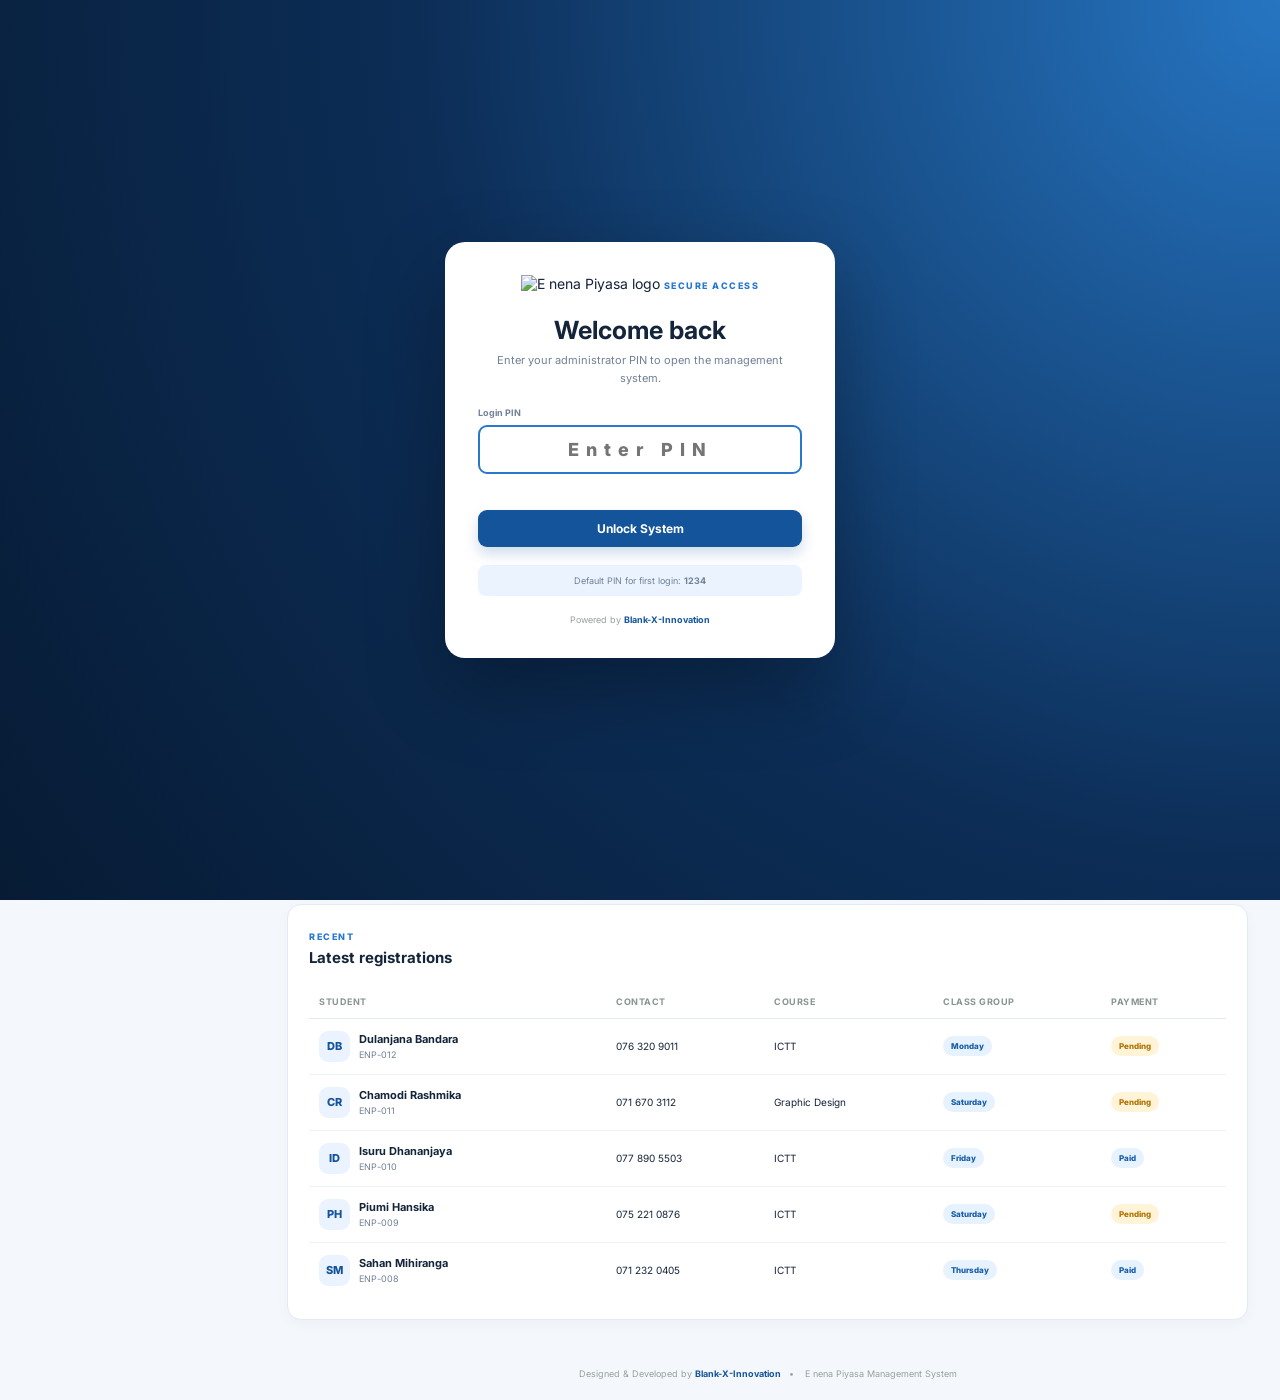
==== index.html @ cb722972 "Add files via upload" ====
<!DOCTYPE html>
<html lang="en">
<head>
  <meta charset="UTF-8">
  <meta name="viewport" content="width=device-width, initial-scale=1.0">
  <meta name="theme-color" content="#124e96">
  <title>E nena Piyasa | Student Management</title>
  <link rel="preconnect" href="https://fonts.googleapis.com">
  <link rel="preconnect" href="https://fonts.gstatic.com" crossorigin>
  <link href="https://fonts.googleapis.com/css2?family=Inter:wght@400;500;600;700;800&family=Noto+Sans+Sinhala:wght@400;600;700&display=swap" rel="stylesheet">
  <link rel="stylesheet" href="styles.css">
</head>
<body>
  <div class="app-shell">
    <aside class="sidebar" id="sidebar">
      <div class="brand">
        <img src="assets/enp-logo.jpg" alt="E nena Piyasa logo">
        <div><strong>E nena Piyasa</strong><span>Computer Technology Center</span></div>
      </div>
      <nav class="nav-list">
        <button class="nav-item active" data-view="dashboard"><span>▦</span> Dashboard</button>
        <button class="nav-item" data-view="students"><span>♙</span> Students</button>
        <button class="nav-item" data-view="attendance"><span>✓</span> Day Register</button>
        <button class="nav-item" data-view="kidAttendance"><span>★</span> Kid Register</button>
        <button class="nav-item" data-view="history"><span>◷</span> Register History</button>
        <button class="nav-item" data-view="payments"><span>₨</span> Payments</button>
        <button class="nav-item" data-view="receiptLookup"><span>▤</span> Receipt Lookup</button>
        <div class="course-nav">
          <span class="course-nav-title">COURSES</span>
          <button class="course-nav-item" data-course-nav="ICTT"><span class="course-dot blue-dot"></span><strong>ICTT</strong><small data-course-count="ICTT">0</small></button>
          <button class="course-nav-item" data-course-nav="Graphic Design"><span class="course-dot purple-dot"></span><strong>Graphic Design</strong><small data-course-count="Graphic Design">0</small></button>
          <button class="course-nav-item" data-course-nav="School ICT Book Grade 6-11"><span class="course-dot gold-dot"></span><strong>School ICT Book</strong><small data-course-count="School ICT Book Grade 6-11">0</small></button>
          <button class="course-nav-item" data-course-nav="Kid Course"><span class="course-dot cyan-dot"></span><strong>Kid Course</strong><small data-course-count="Kid Course">0</small></button>
        </div>
      </nav>
      <div class="sidebar-note">
        <span class="live-dot"></span>
        <div><strong>System ready</strong><small>Data auto-saved locally</small></div>
      </div>
    </aside>

    <main class="main">
      <header class="topbar">
        <button class="icon-button menu-button" id="menuButton" aria-label="Open menu">☰</button>
        <div>
          <p class="eyebrow">MANAGEMENT SYSTEM</p>
          <h1 id="pageTitle">Dashboard</h1>
        </div>
        <div class="topbar-actions">
          <div class="today-pill"><span>●</span><div><small>Today</small><strong id="todayLabel"></strong></div></div>
          <button class="theme-toggle" id="themeToggle" aria-label="Switch to dark mode" title="Switch to dark mode"><span id="themeIcon">☾</span></button>
          <button class="button primary" id="quickAdd">+ Add Student</button>
          <div class="profile-wrap">
            <button class="profile-button" id="profileButton" aria-label="Open profile menu"><span id="profileInitials">AD</span></button>
            <div class="profile-menu" id="profileMenu">
              <div class="profile-menu-head"><span class="profile-avatar" id="menuProfileInitials">AD</span><div><strong id="menuProfileName">Administrator</strong><small id="menuProfileRole">Center Admin</small></div></div>
              <button id="openProfile">Profile Settings</button>
              <button id="lockSystem">Lock System</button>
              <button class="danger-link" id="logoutSystem">Logout</button>
            </div>
          </div>
        </div>
      </header>

      <section class="content view active" id="dashboardView">
        <div class="welcome-banner">
          <div>
            <span class="banner-tag">E nena Piyasa</span>
            <h2>Student operations,<br><em>all in one place.</em></h2>
            <p>Manage registrations, payments and daily attendance with a clear view of every class group.</p>
            <button class="button light" data-go="attendance">Mark today's register →</button>
          </div>
          <div class="banner-art" aria-hidden="true">
            <div class="orbit orbit-one"></div><div class="orbit orbit-two"></div>
            <div class="laptop">ENP<span>Technology Center</span></div>
          </div>
        </div>

        <div class="stat-grid">
          <article class="stat-card green"><div class="stat-icon">♙</div><div><span>Total Students</span><strong id="statStudents">0</strong><small id="statActive">0 active registrations</small></div></article>
          <article class="stat-card blue"><div class="stat-icon">✓</div><div><span>Present Today</span><strong id="statPresent">0</strong><small id="statAttendanceRate">0% attendance rate</small></div></article>
          <article class="stat-card gold"><div class="stat-icon">₨</div><div><span>Collected Fees</span><strong id="statCollected">Rs. 0</strong><small id="statOutstanding">Rs. 0 outstanding</small></div></article>
          <article class="stat-card purple"><div class="stat-icon">◫</div><div><span>Class Days</span><strong id="statGroups">0</strong><small>Monday to Saturday batches</small></div></article>
        </div>

        <div class="dashboard-grid">
          <article class="panel">
            <div class="panel-head"><div><span class="section-kicker">OVERVIEW</span><h3>Student distribution</h3></div><button class="text-button" data-go="students">View students →</button></div>
            <div class="distribution" id="distribution"></div>
          </article>
          <article class="panel">
            <div class="panel-head"><div><span class="section-kicker">ATTENTION</span><h3>Payment follow-up</h3></div><button class="text-button" data-go="payments">View all →</button></div>
            <div id="paymentFollowup" class="followup-list"></div>
          </article>
        </div>
        <article class="panel">
          <div class="panel-head"><div><span class="section-kicker">RECENT</span><h3>Latest registrations</h3></div></div>
          <div class="table-wrap"><table><thead><tr><th>Student</th><th>Contact</th><th>Course</th><th>Class Group</th><th>Payment</th></tr></thead><tbody id="recentStudents"></tbody></table></div>
        </article>
      </section>

      <section class="content view" id="studentsView">
        <div class="section-toolbar">
          <div><p class="muted">Manage all registered students and their course details.</p></div>
          <button class="button primary" id="addStudent">+ Add New Student</button>
        </div>
        <div class="filter-bar">
          <label class="search-box"><span>⌕</span><input id="studentSearch" type="search" placeholder="Search name, ID, phone or course..."></label>
          <select id="courseFilter"><option value="all">All courses</option><option value="ICTT">ICTT</option><option value="Graphic Design">Graphic Design</option><option value="School ICT Book Grade 6-11">School ICT Book Grade 6-11</option><option value="Kid Course">Kid Course</option></select>
          <select id="groupFilter"><option value="all">All class days</option><option value="Monday">Monday</option><option value="Tuesday">Tuesday</option><option value="Wednesday">Wednesday</option><option value="Thursday">Thursday</option><option value="Friday">Friday</option><option value="Saturday">Saturday</option><option value="Flexible">Flexible / No Fixed Day</option></select>
          <select id="statusFilter"><option value="all">All payment status</option><option value="Paid">Paid</option><option value="Pending">Pending</option></select>
          <button class="button secondary" id="exportStudents">Export CSV</button>
        </div>
        <article class="panel table-panel">
          <div class="table-summary"><strong id="studentCountLabel">0 students</strong><span>Showing filtered registration records</span></div>
          <div class="table-wrap"><table><thead><tr><th>Student</th><th>Contact</th><th>Course</th><th>Class Group</th><th>Payment</th><th>Status</th><th></th></tr></thead><tbody id="studentsTable"></tbody></table></div>
        </article>
      </section>

      <section class="content view" id="attendanceView">
        <div class="section-toolbar">
          <div><p class="muted">Select a date and mark each student's daily attendance.</p></div>
          <div class="attendance-actions"><button class="button secondary" id="downloadAttendanceBackup">Download JSON Backup</button><label class="date-input">Register Date <input type="date" id="attendanceDate"></label><button class="button primary" id="saveAttendance">Save Register</button></div>
        </div>
        <div class="attendance-summary">
          <div><span>Expected</span><strong id="expectedCount">0</strong></div><div><span>Present</span><strong id="presentCount">0</strong></div><div><span>Absent</span><strong id="absentCount">0</strong></div><div><span>Attendance</span><strong id="attendancePercent">0%</strong></div>
        </div>
        <div class="filter-bar">
          <label class="search-box"><span>⌕</span><input id="attendanceSearch" type="search" placeholder="Search students..."></label>
          <div class="selected-day"><small>Selected class day</small><strong id="selectedClassDay">Monday</strong></div>
          <button class="button secondary" id="markAllPresent">Mark all present</button>
          <button class="button ghost" id="clearAttendance">Clear marks</button>
        </div>
        <article class="panel table-panel"><div class="table-wrap"><table><thead><tr><th>Student</th><th>Course</th><th>Class Group</th><th class="center">Present</th><th class="center">Absent</th></tr></thead><tbody id="attendanceTable"></tbody></table></div></article>
      </section>

      <section class="content view" id="kidAttendanceView">
        <div class="section-toolbar"><div><p class="muted">Select the Kid Course students attending on any chosen date.</p></div><div class="attendance-actions"><label class="date-input">Register Date <input type="date" id="kidAttendanceDate"></label><button class="button primary" id="saveKidAttendance">Save Kid Register</button></div></div>
        <div class="attendance-summary"><div><span>Selected</span><strong id="kidExpectedCount">0</strong></div><div><span>Present</span><strong id="kidPresentCount">0</strong></div><div><span>Absent</span><strong id="kidAbsentCount">0</strong></div><div><span>Attendance</span><strong id="kidAttendancePercent">0%</strong></div></div>
        <article class="panel kid-attendance-panel"><div><span class="section-kicker">FLEXIBLE ATTENDANCE</span><h3>Choose Kid Course Students</h3><p class="muted">Select only the kids included in this register.</p></div><div class="kid-selector" id="kidSelector"></div></article>
        <div class="filter-bar"><label class="search-box"><span>⌕</span><input id="kidAttendanceSearch" type="search" placeholder="Search Kid Course students..."></label><button class="button secondary" id="markAllKidsPresent">Mark selected present</button><button class="button ghost" id="clearKidAttendance">Clear marks</button></div>
        <article class="panel table-panel"><div class="table-wrap"><table><thead><tr><th>Student</th><th>Course</th><th>Class Group</th><th class="center">Present</th><th class="center">Absent</th></tr></thead><tbody id="kidAttendanceTable"></tbody></table></div></article>
      </section>

      <section class="content view" id="paymentsView">
        <div class="section-toolbar"><div><p class="muted">Track course fees and record student payments.</p></div><button class="button secondary" id="exportPayments">Export CSV</button></div>
        <div class="stat-grid compact">
          <article class="stat-card green"><div><span>Total Course Fees</span><strong id="totalFees">Rs. 0</strong></div></article>
          <article class="stat-card blue"><div><span>Total Collected</span><strong id="totalCollected">Rs. 0</strong></div></article>
          <article class="stat-card gold"><div><span>Total Outstanding</span><strong id="totalOutstanding">Rs. 0</strong></div></article>
        </div>
        <div class="filter-bar"><label class="search-box"><span>⌕</span><input id="paymentSearch" type="search" placeholder="Search student or course..."></label><select id="paymentFilter"><option value="all">All payment status</option><option value="Paid">Paid</option><option value="Pending">Pending</option></select></div>
        <article class="panel table-panel"><div class="table-wrap"><table><thead><tr><th>Student</th><th>Course</th><th>Total Fee</th><th>Paid</th><th>Outstanding</th><th>Progress</th><th></th></tr></thead><tbody id="paymentsTable"></tbody></table></div></article>
      </section>

      <section class="content view" id="historyView">
        <div class="section-toolbar"><div><p class="muted">Review every previously saved day register and reopen its complete report.</p></div><button class="button secondary" id="historyBackup">Download JSON Backup</button></div>
        <div class="history-overview"><article><span>Total Registers</span><strong id="historyTotal">0</strong></article><article><span>Total Present Marks</span><strong id="historyPresent">0</strong></article><article><span>Total Absent Marks</span><strong id="historyAbsent">0</strong></article></div>
        <div class="filter-bar"><label class="search-box"><span>⌕</span><input id="historySearch" type="search" placeholder="Search by date, day or course..."></label></div>
        <div class="history-grid" id="historyGrid"></div>
      </section>

      <section class="content view" id="receiptLookupView">
        <div class="section-toolbar"><div><p class="muted">Enter a receipt ID to verify and reopen a previously generated payment receipt.</p></div></div>
        <article class="panel receipt-lookup-box"><div><span class="section-kicker">RECEIPT VERIFICATION</span><h3>Find Payment Receipt</h3><p class="muted">Example: ENP-20260615-123456</p></div><form id="receiptLookupForm"><input id="receiptLookupInput" placeholder="Enter Receipt ID" required><button class="button primary" type="submit">Find Receipt</button></form><p class="lookup-message" id="receiptLookupMessage"></p></article>
        <div class="panel-head receipt-list-head"><div><span class="section-kicker">RECENT</span><h3>Generated Receipts</h3></div><strong id="receiptCount">0 receipts</strong></div>
        <div class="receipt-grid" id="receiptGrid"></div>
      </section>

      <footer>Designed & Developed by <strong>Blank-X-Innovation</strong><span>•</span> E nena Piyasa Management System</footer>
    </main>
  </div>

  <div class="modal-backdrop" id="studentModal">
    <div class="modal">
      <div class="modal-head"><div><span class="section-kicker">REGISTRATION</span><h3 id="modalTitle">Add New Student</h3></div><button class="close-button" data-close="studentModal">×</button></div>
      <form id="studentForm">
        <input type="hidden" id="studentId">
        <div class="form-grid">
          <label class="full">Student Full Name<input id="studentName" required placeholder="Enter full name"></label>
          <label>Phone Number<input id="studentPhone" required placeholder="07X XXX XXXX"></label>
          <label>Guardian Phone<input id="guardianPhone" placeholder="07X XXX XXXX"></label>
          <label class="full">Course Name<select id="studentCourse" required><option value="ICTT">ICTT</option><option value="Graphic Design">Graphic Design</option><option value="School ICT Book Grade 6-11">School ICT Book Grade 6-11</option><option value="Kid Course">Kid Course</option></select></label>
          <label>Class Day<select id="studentGroup" required><option value="Monday">Monday</option><option value="Tuesday">Tuesday</option><option value="Wednesday">Wednesday</option><option value="Thursday">Thursday</option><option value="Friday">Friday</option><option value="Saturday">Saturday</option><option value="Flexible">Flexible / No Fixed Day</option></select><small id="classDayHelp">Required for regular courses.</small></label>
          <label>Joined Date<input id="joinedDate" type="date" required></label>
          <label>Total Course Fee (Rs.)<input id="courseFee" type="number" min="0" step="100" required></label>
          <label>Amount Paid (Rs.)<input id="amountPaid" type="number" min="0" step="100" required></label>
        </div>
        <div class="modal-actions"><button type="button" class="button ghost" data-close="studentModal">Cancel</button><button type="submit" class="button primary">Save Student</button></div>
      </form>
    </div>
  </div>

  <div class="modal-backdrop" id="paymentModal">
    <div class="modal small">
      <div class="modal-head"><div><span class="section-kicker">PAYMENT</span><h3>Record Payment</h3></div><button class="close-button" data-close="paymentModal">×</button></div>
      <form id="paymentForm">
        <input type="hidden" id="paymentStudentId">
        <div class="payment-person" id="paymentPerson"></div>
        <label>New Payment Amount (Rs.)<input id="newPayment" type="number" min="100" step="100" required></label>
        <div class="modal-actions"><button type="button" class="button ghost" data-close="paymentModal">Cancel</button><button type="submit" class="button primary">Add Payment</button></div>
      </form>
    </div>
  </div>

  <div class="modal-backdrop" id="receiptModal">
    <div class="modal receipt-modal">
      <div class="modal-head"><div><span class="section-kicker">PAYMENT CONFIRMATION</span><h3>Student Payment Receipt</h3></div><button class="close-button" data-close="receiptModal">×</button></div>
      <div class="receipt-paper" id="receiptPaper">
        <div class="receipt-brand"><img src="assets/enp-logo.jpg" alt="ENP logo"><div><h2>E nena Piyasa</h2><span>Computer Technology Center</span></div><strong>RECEIPT</strong></div>
        <div class="receipt-meta"><span>Receipt No.<strong id="receiptNumber"></strong></span><span>Date & Time<strong id="receiptDate"></strong></span></div>
        <div class="receipt-student"><span>Received From<strong id="receiptStudent"></strong></span><span>Student ID<strong id="receiptStudentId"></strong></span><span>Course<strong id="receiptCourse"></strong></span><span>WhatsApp Number<strong id="receiptPhone"></strong></span></div>
        <div class="receipt-amount"><span>Payment Received</span><strong id="receiptPayment"></strong></div>
        <div class="receipt-totals"><span>Course Fee<strong id="receiptFee"></strong></span><span>Total Paid<strong id="receiptTotalPaid"></strong></span><span>Outstanding Balance<strong id="receiptBalance"></strong></span><span>Payment Status<strong id="receiptStatus"></strong></span></div>
        <div class="receipt-note">Thank you. This is a computer-generated payment receipt.</div>
      </div>
      <div class="modal-actions receipt-actions"><button class="button ghost" data-close="receiptModal">Close</button><button class="button secondary" id="printReceipt">Download PDF</button><button class="button whatsapp-button" id="whatsappReceipt">Share PDF Receipt</button></div>
    </div>
  </div>

  <div class="modal-backdrop" id="profileModal">
    <div class="modal">
      <div class="modal-head"><div><span class="section-kicker">ACCOUNT</span><h3>Profile Settings</h3></div><button class="close-button" data-close="profileModal">×</button></div>
      <div class="profile-hero"><span class="profile-avatar large" id="profileModalInitials">AD</span><div><strong id="profileHeroName">Administrator</strong><small>System administrator account</small></div></div>
      <form id="profileForm">
        <div class="form-grid">
          <label>Administrator Name<input id="profileName" required></label>
          <label>Role / Position<input id="profileRole" required></label>
          <label>Email Address<input id="profileEmail" type="email" placeholder="admin@example.com"></label>
          <label>Phone Number<input id="profilePhone" placeholder="07X XXX XXXX"></label>
        </div>
        <div class="modal-actions"><button type="button" class="button ghost" data-close="profileModal">Cancel</button><button type="submit" class="button primary">Save Profile</button></div>
      </form>
      <div class="settings-divider"></div>
      <form id="pinForm">
        <div class="modal-head compact-head"><div><span class="section-kicker">SECURITY</span><h3>Change Login PIN</h3></div></div>
        <div class="form-grid">
          <label class="full">Current PIN<input id="currentPin" type="password" inputmode="numeric" minlength="4" maxlength="8" required></label>
          <label>New PIN<input id="newPin" type="password" inputmode="numeric" minlength="4" maxlength="8" required></label>
          <label>Confirm New PIN<input id="confirmPin" type="password" inputmode="numeric" minlength="4" maxlength="8" required></label>
        </div>
        <div class="modal-actions"><button type="submit" class="button primary">Update PIN</button></div>
      </form>
    </div>
  </div>

  <div class="modal-backdrop" id="attendanceResultModal">
    <div class="modal result-modal">
      <div class="modal-head"><div><span class="section-kicker">FINAL RESULT</span><h3>Daily Attendance Report</h3></div><button class="close-button" data-close="attendanceResultModal">×</button></div>
      <div class="result-heading"><div><span id="resultDay">Monday Register</span><strong id="resultDate"></strong></div><button class="button secondary" id="exportAttendance">Export CSV</button></div>
      <div class="attendance-summary result-summary">
        <div><span>Expected</span><strong id="resultExpected">0</strong></div><div><span>Present</span><strong id="resultPresent">0</strong></div><div><span>Absent</span><strong id="resultAbsent">0</strong></div><div><span>Attendance</span><strong id="resultPercent">0%</strong></div>
      </div>
      <div class="result-columns">
        <section class="result-list present-list"><div class="result-list-head"><h3>Present Students</h3><span id="presentResultCount">0</span></div><div id="presentResultList"></div></section>
        <section class="result-list absent-list"><div class="result-list-head"><h3>Absent Students</h3><span id="absentResultCount">0</span></div><div id="absentResultList"></div></section>
      </div>
      <div class="modal-actions"><button class="button primary" data-close="attendanceResultModal">Done</button></div>
    </div>
  </div>

  <div class="login-screen" id="loginScreen">
    <div class="login-card">
      <img src="assets/enp-logo.jpg" alt="E nena Piyasa logo">
      <span class="section-kicker">SECURE ACCESS</span>
      <h2>Welcome back</h2>
      <p>Enter your administrator PIN to open the management system.</p>
      <form id="loginForm">
        <label>Login PIN<input id="loginPin" type="password" inputmode="numeric" minlength="4" maxlength="8" placeholder="Enter PIN" autocomplete="current-password" required></label>
        <small id="loginError"></small>
        <button type="submit" class="button primary">Unlock System</button>
      </form>
      <div class="login-hint" id="loginHint">Default PIN for first login: <strong>1234</strong></div>
      <footer>Powered by <strong>Blank-X-Innovation</strong></footer>
    </div>
  </div>

  <div class="toast" id="toast"></div>
  <script src="app.js"></script>
</body>
</html>
---- styles.css ----
:root{--green:#0d6046;--green-2:#168764;--mint:#eaf8f2;--ink:#16231f;--muted:#728079;--line:#e5ece8;--bg:#f5f8f6;--white:#fff;--gold:#e9a921;--blue:#2d78c8;--red:#d94c4c;--purple:#7659b8;--shadow:0 12px 32px rgba(30,67,53,.08)}
*{box-sizing:border-box}body{margin:0;background:var(--bg);color:var(--ink);font-family:Inter,"Noto Sans Sinhala",sans-serif;font-size:14px}.app-shell{display:flex;min-height:100vh}.sidebar{position:fixed;inset:0 auto 0 0;width:255px;padding:26px 18px;background:#073c2e;color:#fff;z-index:20;display:flex;flex-direction:column}.brand{display:flex;align-items:center;gap:11px;padding:0 5px 27px;border-bottom:1px solid rgba(255,255,255,.12)}.brand img{width:47px;height:47px}.brand strong{font-size:15px;display:block}.brand span{display:block;font-size:9px;color:#a7c6b9;margin-top:4px;letter-spacing:.5px}.nav-list{display:grid;gap:7px;margin-top:28px}.nav-item{border:0;background:transparent;color:#b9d2c8;padding:13px 14px;border-radius:10px;text-align:left;font-weight:600;cursor:pointer;font-family:inherit}.nav-item span{display:inline-grid;width:23px;font-size:17px}.nav-item:hover,.nav-item.active{color:#fff;background:rgba(255,255,255,.12)}.nav-item.active{box-shadow:inset 3px 0 #53d7a8}.sidebar-note{margin-top:auto;border-radius:12px;background:rgba(255,255,255,.08);padding:13px;display:flex;gap:10px;align-items:center}.sidebar-note strong,.sidebar-note small{display:block}.sidebar-note small{font-size:10px;color:#9fbdb1;margin-top:3px}.live-dot{width:9px;height:9px;background:#53d7a8;border-radius:50%;box-shadow:0 0 0 5px rgba(83,215,168,.12)}.main{width:calc(100% - 255px);margin-left:255px;min-height:100vh;display:flex;flex-direction:column}.topbar{height:91px;padding:17px 32px;background:#fff;border-bottom:1px solid var(--line);display:flex;align-items:center;justify-content:space-between;position:sticky;top:0;z-index:10}.topbar h1{font-size:24px;margin:3px 0 0}.eyebrow,.section-kicker{font-size:9px;letter-spacing:1.5px;font-weight:800;color:var(--green-2);margin:0}.topbar-actions{display:flex;align-items:center;gap:14px}.today-pill{display:flex;align-items:center;gap:8px;padding-right:15px;border-right:1px solid var(--line)}.today-pill span{color:#48b78e;font-size:9px}.today-pill small,.today-pill strong{display:block}.today-pill small{font-size:9px;color:var(--muted)}.today-pill strong{font-size:11px;margin-top:2px}.button{border:0;border-radius:9px;padding:11px 16px;font-family:inherit;font-weight:700;font-size:12px;cursor:pointer;transition:.2s}.button:hover{transform:translateY(-1px)}.button.primary{background:var(--green);color:#fff;box-shadow:0 7px 14px rgba(13,96,70,.18)}.button.secondary{background:#fff;border:1px solid var(--line);color:var(--ink)}.button.ghost{background:#f0f4f2;color:var(--muted)}.button.light{background:#fff;color:var(--green);margin-top:17px}.icon-button{border:0;background:transparent;font-size:22px}.menu-button{display:none}.content{display:none;padding:27px 32px;flex:1}.content.active{display:block}.welcome-banner{min-height:235px;background:linear-gradient(120deg,#07533c,#159066);color:#fff;border-radius:18px;display:flex;justify-content:space-between;overflow:hidden;padding:34px 40px;position:relative;box-shadow:var(--shadow)}.banner-tag{font-size:10px;text-transform:uppercase;letter-spacing:2px;font-weight:700;color:#a3ebcf}.welcome-banner h2{font-size:32px;line-height:1.15;margin:11px 0 10px}.welcome-banner h2 em{font-style:normal;color:#97e5c5}.welcome-banner p{font-size:12px;color:#c2e6d8;max-width:480px;line-height:1.6}.banner-art{width:35%;position:relative}.laptop{position:absolute;right:22px;top:55px;width:210px;height:116px;border:7px solid #d6f6e8;border-radius:10px;background:rgba(255,255,255,.13);display:flex;flex-direction:column;align-items:center;justify-content:center;font-size:31px;font-weight:800;letter-spacing:3px;transform:rotate(-4deg)}.laptop:after{content:"";position:absolute;left:-23px;right:-23px;bottom:-18px;height:9px;background:#d6f6e8;border-radius:0 0 12px 12px}.laptop span{font-size:7px;letter-spacing:1px;margin-top:4px}.orbit{position:absolute;border:1px solid rgba(255,255,255,.2);border-radius:50%}.orbit-one{width:270px;height:270px;top:-55px;right:-5px}.orbit-two{width:190px;height:190px;top:-16px;right:34px}.stat-grid{display:grid;grid-template-columns:repeat(4,1fr);gap:16px;margin:20px 0}.stat-card{background:#fff;border:1px solid var(--line);border-radius:14px;padding:19px;display:flex;gap:14px;align-items:center;box-shadow:0 5px 14px rgba(30,67,53,.03)}.stat-icon{width:43px;height:43px;border-radius:11px;display:grid;place-items:center;font-size:20px}.stat-card.green .stat-icon{background:#e5f7ef;color:var(--green)}.stat-card.blue .stat-icon{background:#e7f2fc;color:var(--blue)}.stat-card.gold .stat-icon{background:#fff5de;color:var(--gold)}.stat-card.purple .stat-icon{background:#f1edfa;color:var(--purple)}.stat-card span,.stat-card small{display:block;color:var(--muted);font-size:10px}.stat-card strong{display:block;font-size:21px;margin:5px 0 3px}.stat-card small{font-size:9px}.dashboard-grid{display:grid;grid-template-columns:1.25fr .75fr;gap:20px;margin-bottom:20px}.panel{background:#fff;border:1px solid var(--line);border-radius:14px;padding:21px;box-shadow:0 5px 14px rgba(30,67,53,.03)}.panel-head{display:flex;align-items:center;justify-content:space-between;margin-bottom:18px}.panel h3,.modal h3{margin:5px 0 0;font-size:15px}.text-button{border:0;background:none;color:var(--green-2);font-size:10px;font-weight:700;cursor:pointer}.distribution{display:grid;gap:14px}.dist-row{display:grid;grid-template-columns:110px 1fr 30px;gap:12px;align-items:center}.dist-row span,.dist-row strong{font-size:11px}.dist-row strong{text-align:right}.bar,.progress{height:7px;border-radius:9px;background:#eef2f0;overflow:hidden}.bar i,.progress i{height:100%;display:block;border-radius:9px;background:var(--green-2)}.dist-row:nth-child(2) i{background:var(--gold)}.followup-list{display:grid;gap:11px}.followup{display:flex;align-items:center;gap:10px;padding:9px;border-radius:10px;background:#f8faf9}.avatar{width:34px;height:34px;border-radius:9px;background:var(--mint);color:var(--green);display:grid;place-items:center;font-weight:800;font-size:11px;flex:none}.person{min-width:0;flex:1}.person strong,.person small{display:block;white-space:nowrap;overflow:hidden;text-overflow:ellipsis}.person strong{font-size:11px}.person small{font-size:9px;color:var(--muted);margin-top:3px}.amount{font-size:10px;color:var(--red);font-weight:700}.table-wrap{overflow-x:auto}table{width:100%;border-collapse:collapse;min-width:760px}th{text-align:left;padding:11px 10px;border-bottom:1px solid var(--line);color:#89958f;font-size:9px;text-transform:uppercase;letter-spacing:.5px}td{padding:12px 10px;border-bottom:1px solid #eef2f0;font-size:10px}tbody tr:last-child td{border-bottom:0}tbody tr:hover{background:#fbfdfc}.student-cell{display:flex;align-items:center;gap:9px}.student-cell .avatar{width:31px;height:31px}.badge{display:inline-block;padding:5px 8px;border-radius:20px;font-size:8px;font-weight:800}.badge.weekday,.badge.paid{color:#0c7756;background:#e6f7f0}.badge.saturday{color:#a06d00;background:#fff3d8}.badge.partial{color:#b17300;background:#fff3d8}.badge.unpaid{color:#b94343;background:#ffe8e8}.section-toolbar{display:flex;align-items:center;justify-content:space-between;margin-bottom:20px}.muted{color:var(--muted);font-size:11px;margin:0}.filter-bar{background:#fff;border:1px solid var(--line);border-radius:13px;padding:12px;display:flex;gap:10px;margin-bottom:17px}.search-box{flex:1;display:flex;align-items:center;gap:8px;background:#f6f8f7;border:1px solid var(--line);border-radius:8px;padding:0 11px}.search-box input{width:100%;border:0;background:transparent;outline:none;padding:9px 0;font-family:inherit;font-size:11px}select,input{border:1px solid var(--line);border-radius:8px;padding:10px;background:#fff;color:var(--ink);font-family:inherit;font-size:11px;outline-color:var(--green-2)}.filter-bar select{min-width:145px}.table-panel{padding:0}.table-panel .table-wrap{padding:0 13px 12px}.table-summary{padding:15px 20px;border-bottom:1px solid var(--line);display:flex;gap:9px;align-items:baseline}.table-summary strong{font-size:12px}.table-summary span{font-size:9px;color:var(--muted)}.action-row{display:flex;gap:5px}.mini-button{border:1px solid var(--line);background:#fff;border-radius:6px;padding:5px 7px;font-size:9px;cursor:pointer;color:var(--green);font-weight:700}.mini-button.danger{color:var(--red)}.center{text-align:center}.attendance-actions{display:flex;align-items:end;gap:10px}.date-input{font-size:9px;color:var(--muted);font-weight:700;display:grid;gap:4px}.attendance-summary{display:grid;grid-template-columns:repeat(4,1fr);gap:1px;background:var(--line);border:1px solid var(--line);border-radius:14px;overflow:hidden;margin-bottom:17px}.attendance-summary div{background:#fff;padding:17px 22px}.attendance-summary span,.attendance-summary strong{display:block}.attendance-summary span{font-size:9px;color:var(--muted)}.attendance-summary strong{font-size:20px;margin-top:5px}.attendance-toggle{width:26px;height:26px;border:1px solid var(--line);border-radius:50%;background:#fff;cursor:pointer}.attendance-toggle.present.active{background:var(--green-2);color:#fff}.attendance-toggle.absent.active{background:var(--red);color:#fff}.stat-grid.compact{grid-template-columns:repeat(3,1fr)}.stat-grid.compact .stat-card{min-height:82px}.payment-progress{min-width:90px}.payment-progress small{display:block;color:var(--muted);font-size:8px;margin-top:4px}.modal-backdrop{position:fixed;inset:0;background:rgba(6,29,21,.58);display:none;place-items:center;padding:20px;z-index:50}.modal-backdrop.open{display:grid}.modal{width:min(650px,100%);background:#fff;border-radius:16px;padding:24px;box-shadow:0 30px 70px rgba(0,0,0,.22);max-height:95vh;overflow:auto}.modal.small{width:min(430px,100%)}.modal-head{display:flex;justify-content:space-between;align-items:flex-start;border-bottom:1px solid var(--line);padding-bottom:16px;margin-bottom:18px}.close-button{border:0;background:#f0f4f2;width:28px;height:28px;border-radius:7px;cursor:pointer;font-size:18px}.form-grid{display:grid;grid-template-columns:1fr 1fr;gap:14px}.form-grid label,.modal form>label{display:grid;gap:6px;font-size:9px;color:var(--muted);font-weight:700}.form-grid input,.form-grid select,.modal form>label input{width:100%}.form-grid .full{grid-column:1/-1}.modal-actions{display:flex;justify-content:flex-end;gap:8px;margin-top:21px;padding-top:16px;border-top:1px solid var(--line)}.payment-person{padding:14px;background:var(--mint);border-radius:10px;margin-bottom:15px}.toast{position:fixed;right:24px;bottom:24px;padding:12px 16px;background:#163a2d;color:#fff;border-radius:9px;box-shadow:var(--shadow);font-size:11px;transform:translateY(90px);opacity:0;transition:.25s;z-index:80}.toast.show{transform:translateY(0);opacity:1}.empty{padding:30px!important;text-align:center;color:var(--muted)}footer{padding:21px 32px;text-align:center;color:#96a29c;font-size:9px}footer strong{color:var(--green)}footer span{margin:0 8px}
@media(max-width:1050px){.stat-grid{grid-template-columns:repeat(2,1fr)}.dashboard-grid{grid-template-columns:1fr}.banner-art{display:none}.welcome-banner{min-height:auto}.welcome-banner p{max-width:620px}}
@media(max-width:760px){.sidebar{transform:translateX(-100%);transition:.25s}.sidebar.open{transform:translateX(0)}.main{width:100%;margin-left:0}.menu-button{display:block}.topbar{height:76px;padding:13px 16px}.topbar .eyebrow,.today-pill{display:none}.topbar h1{font-size:19px}.content{padding:18px 13px}.welcome-banner{padding:25px}.welcome-banner h2{font-size:26px}.stat-grid,.stat-grid.compact{grid-template-columns:1fr 1fr;gap:9px}.stat-card{padding:14px}.stat-icon{display:none}.stat-card strong{font-size:17px}.filter-bar{flex-wrap:wrap}.search-box{flex-basis:100%}.filter-bar select{min-width:calc(50% - 5px);flex:1}.section-toolbar{align-items:flex-start;gap:12px}.attendance-actions{flex-direction:column;align-items:stretch}.attendance-summary div{padding:13px}.attendance-summary strong{font-size:16px}.form-grid{grid-template-columns:1fr}.form-grid .full{grid-column:auto}.topbar-actions .button{padding:10px;font-size:10px}footer{padding:17px 10px}}
.badge.day{color:#0c7756;background:#e6f7f0}

/* Blue brand theme */
:root{--green:#14549b;--green-2:#2878cf;--mint:#eaf3ff;--ink:#14243a;--muted:#708096;--line:#e2eaf4;--bg:#f4f7fb;--blue:#2878cf;--shadow:0 12px 32px rgba(25,76,135,.09)}
.sidebar{background:#0d315f}.brand span{color:#a9c8e8}.nav-item{color:#bfd3e8}.nav-item.active{box-shadow:inset 3px 0 #63b3ff}.sidebar-note small{color:#a9c8e8}.live-dot{background:#63b3ff;box-shadow:0 0 0 5px rgba(99,179,255,.14)}
.today-pill span{color:#4b9ee9}.button.primary{box-shadow:0 7px 14px rgba(20,84,155,.2)}.welcome-banner{background:linear-gradient(120deg,#103f78,#237bc8)}.banner-tag{color:#b9ddff}.welcome-banner h2 em{color:#9dd0ff}.welcome-banner p{color:#d2e8fb}.laptop,.laptop:after{border-color:#d7ecff}.laptop:after{background:#d7ecff}
.stat-card.green .stat-icon{background:#e8f2ff}.bar,.progress{background:#e9eff6}.followup,.search-box{background:#f6f9fc}.badge.day,.badge.paid{color:#175ca8;background:#e7f2ff}.avatar{background:var(--mint);color:var(--green)}tbody tr:hover{background:#f8fbff}.toast{background:#153b68}.modal-backdrop{background:rgba(10,35,67,.6)}
.theme-toggle{width:38px;height:38px;border:1px solid var(--line);border-radius:10px;background:#f4f7fb;color:var(--green);font-size:20px;display:grid;place-items:center;cursor:pointer;transition:.2s}.theme-toggle:hover{background:var(--mint);transform:translateY(-1px)}

[data-theme="dark"]{--ink:#e9f2ff;--muted:#91a4bc;--line:#263c57;--bg:#081526;--white:#12243a;--mint:#172e49;--shadow:0 12px 32px rgba(0,0,0,.24)}
[data-theme="dark"] body{background:var(--bg);color:var(--ink)}[data-theme="dark"] .topbar,[data-theme="dark"] .panel,[data-theme="dark"] .stat-card,[data-theme="dark"] .filter-bar,[data-theme="dark"] .attendance-summary div,[data-theme="dark"] .modal{background:#102238;border-color:var(--line)}
[data-theme="dark"] .sidebar{background:#071a30}[data-theme="dark"] .theme-toggle,[data-theme="dark"] .button.secondary,[data-theme="dark"] .mini-button,[data-theme="dark"] select,[data-theme="dark"] input,[data-theme="dark"] .attendance-toggle{background:#172c45;color:var(--ink);border-color:var(--line)}
[data-theme="dark"] .button.ghost,[data-theme="dark"] .close-button{background:#1c3048;color:var(--muted)}[data-theme="dark"] .followup,[data-theme="dark"] .search-box,[data-theme="dark"] .payment-person{background:#152a43}[data-theme="dark"] .bar,[data-theme="dark"] .progress{background:#263b55}
[data-theme="dark"] th,[data-theme="dark"] td,[data-theme="dark"] .modal-head,[data-theme="dark"] .modal-actions,[data-theme="dark"] .table-summary{border-color:var(--line)}[data-theme="dark"] tbody tr:hover{background:#152a43}[data-theme="dark"] .badge.day,[data-theme="dark"] .badge.paid{color:#8dc9ff;background:#173b61}[data-theme="dark"] .badge.partial{color:#ffd178;background:#4b391c}[data-theme="dark"] .badge.unpaid{color:#ff9b9b;background:#4a252b}
[data-theme="dark"] .stat-card.gold .stat-icon{background:#4a391c}[data-theme="dark"] .stat-card.purple .stat-icon{background:#30274c}[data-theme="dark"] .stat-card.blue .stat-icon,[data-theme="dark"] .stat-card.green .stat-icon{background:#173b61}[data-theme="dark"] footer{color:#71849c}
@media(max-width:760px){.theme-toggle{width:34px;height:34px}.topbar-actions{gap:7px}}
.system-locked{overflow:hidden}.profile-wrap{position:relative}.profile-button{width:38px;height:38px;border:0;border-radius:50%;background:linear-gradient(135deg,#2d82da,#174f91);color:#fff;font-size:11px;font-weight:800;cursor:pointer;box-shadow:0 5px 12px rgba(20,84,155,.2)}.profile-menu{position:absolute;right:0;top:48px;width:220px;background:var(--white);border:1px solid var(--line);border-radius:12px;padding:8px;box-shadow:var(--shadow);display:none;z-index:30}.profile-menu.open{display:block}.profile-menu-head{display:flex;align-items:center;gap:10px;padding:9px 8px 12px;border-bottom:1px solid var(--line);margin-bottom:5px}.profile-menu-head strong,.profile-menu-head small{display:block}.profile-menu-head strong{font-size:11px}.profile-menu-head small{font-size:9px;color:var(--muted);margin-top:3px}.profile-avatar{width:36px;height:36px;border-radius:50%;background:var(--mint);color:var(--green);display:grid;place-items:center;font-size:11px;font-weight:800;flex:none}.profile-avatar.large{width:58px;height:58px;font-size:16px}.profile-menu button{width:100%;border:0;background:transparent;color:var(--ink);font-family:inherit;text-align:left;padding:9px;border-radius:7px;font-size:10px;font-weight:600;cursor:pointer}.profile-menu button:hover{background:var(--mint)}.profile-menu .danger-link{color:var(--red)}.profile-hero{display:flex;align-items:center;gap:13px;padding:14px;background:var(--mint);border-radius:11px;margin-bottom:18px}.profile-hero strong,.profile-hero small{display:block}.profile-hero small{font-size:9px;color:var(--muted);margin-top:4px}.settings-divider{height:1px;background:var(--line);margin:25px 0}.compact-head{padding-bottom:12px}.login-screen{position:fixed;inset:0;height:100dvh;background:radial-gradient(circle at top right,#2675c2,#0c2d56 55%,#071b34);z-index:100;display:grid;place-items:center;padding:20px;transition:.25s}.login-screen.hidden{opacity:0;visibility:hidden;pointer-events:none}.login-card{width:min(390px,100%);background:var(--white);color:var(--ink);border:1px solid rgba(255,255,255,.16);border-radius:20px;padding:32px;box-shadow:0 30px 80px rgba(0,0,0,.3);text-align:center}.login-card img{width:68px;height:68px;margin-bottom:16px}.login-card h2{font-size:25px;margin:7px 0}.login-card p{color:var(--muted);font-size:11px;line-height:1.6;margin:0 0 20px}.login-card form{display:grid;gap:10px;text-align:left}.login-card label{display:grid;gap:7px;font-size:9px;color:var(--muted);font-weight:700}.login-card input{text-align:center;letter-spacing:7px;font-size:18px;font-weight:800;padding:13px}.login-card form small{min-height:14px;color:var(--red);text-align:center;font-size:9px}.login-card .button{margin-top:2px}.login-hint{margin-top:18px;padding:10px;border-radius:8px;background:var(--mint);font-size:9px;color:var(--muted)}.login-card footer{padding:18px 0 0}.login-card footer strong{color:var(--green)}
[data-theme="dark"] .profile-menu,[data-theme="dark"] .login-card{background:#102238;border-color:var(--line)}[data-theme="dark"] .profile-menu button{color:var(--ink)}[data-theme="dark"] .profile-menu button:hover,[data-theme="dark"] .profile-hero,[data-theme="dark"] .login-hint{background:#172e49}
@media(max-width:760px){.profile-button{width:34px;height:34px}.topbar-actions #quickAdd{display:none}.login-card{padding:26px 22px}.profile-menu{right:-4px}}
.selected-day{min-width:145px;border:1px solid var(--line);border-radius:8px;padding:7px 11px;background:var(--mint)}.selected-day small,.selected-day strong{display:block}.selected-day small{font-size:8px;color:var(--muted)}.selected-day strong{font-size:10px;color:var(--green);margin-top:3px}.result-modal{width:min(900px,100%)}.result-heading{display:flex;align-items:center;justify-content:space-between;margin-bottom:15px}.result-heading span,.result-heading strong{display:block}.result-heading span{font-size:10px;color:var(--green-2);font-weight:800}.result-heading strong{font-size:14px;margin-top:4px}.result-summary{margin-bottom:18px}.result-columns{display:grid;grid-template-columns:1fr 1fr;gap:15px}.result-list{border:1px solid var(--line);border-radius:12px;overflow:hidden}.result-list-head{display:flex;align-items:center;justify-content:space-between;padding:13px 15px;border-bottom:1px solid var(--line)}.result-list-head h3{margin:0;font-size:12px}.result-list-head span{min-width:24px;height:24px;border-radius:20px;display:grid;place-items:center;font-size:9px;font-weight:800}.present-list .result-list-head{background:#edf8f3}.present-list .result-list-head span{background:#d7f2e4;color:#13734f}.absent-list .result-list-head{background:#fff1f1}.absent-list .result-list-head span{background:#ffdede;color:#b94343}.result-person{padding:12px;border-bottom:1px solid var(--line)}.result-person:last-child{border-bottom:0}.result-details{display:flex;gap:8px;flex-wrap:wrap;margin:7px 0 0 43px}.result-details span{font-size:8px;color:var(--muted);padding-right:8px;border-right:1px solid var(--line)}.result-details span:last-child{border:0}.result-empty{padding:25px;text-align:center;color:var(--muted);font-size:10px}
[data-theme="dark"] .selected-day,[data-theme="dark"] .present-list .result-list-head,[data-theme="dark"] .absent-list .result-list-head{background:#172e49}[data-theme="dark"] .result-list{border-color:var(--line)}
@media(max-width:760px){.selected-day{flex:1}.result-columns{grid-template-columns:1fr}.result-summary{grid-template-columns:1fr 1fr}.result-heading{align-items:flex-start}}
.course-nav{display:grid;gap:5px;margin-top:18px;padding-top:16px;border-top:1px solid rgba(255,255,255,.1)}.course-nav-title{font-size:8px;letter-spacing:1.5px;color:#81a8cc;font-weight:800;padding:0 13px 6px}.course-nav-item{display:grid;grid-template-columns:8px 1fr 22px;align-items:center;gap:8px;border:0;background:transparent;color:#bfd3e8;border-radius:8px;padding:9px 10px;font-family:inherit;text-align:left;cursor:pointer}.course-nav-item:hover,.course-nav-item.active{background:rgba(255,255,255,.1);color:#fff}.course-nav-item strong{font-size:9px;white-space:nowrap;overflow:hidden;text-overflow:ellipsis}.course-nav-item small{width:22px;height:18px;border-radius:10px;background:rgba(255,255,255,.1);display:grid;place-items:center;font-size:8px}.course-dot{width:7px;height:7px;border-radius:50%}.blue-dot{background:#64b2ff}.purple-dot{background:#b79aff}.gold-dot{background:#ffd067}.cyan-dot{background:#59d8df}.form-grid select#studentCourse{width:100%}
.badge.pending{color:#b17300;background:#fff3d8}[data-theme="dark"] .badge.pending{color:#ffd178;background:#4b391c}
.kid-attendance-panel{display:flex;align-items:flex-start;justify-content:space-between;gap:20px;margin-bottom:17px}.kid-attendance-panel h3{margin:5px 0}.kid-selector{display:flex;gap:8px;flex-wrap:wrap;justify-content:flex-end;max-width:65%}.kid-option{display:flex;align-items:center;gap:7px;border:1px solid var(--line);border-radius:10px;padding:7px 9px;background:var(--bg);cursor:pointer}.kid-option:has(input:checked){border-color:var(--green-2);background:var(--mint)}.kid-option input{width:14px;height:14px;margin:0;accent-color:var(--green-2)}.kid-option .avatar{width:27px;height:27px;font-size:8px}.kid-option strong,.kid-option small{display:block}.kid-option strong{font-size:9px}.kid-option small{font-size:8px;color:var(--muted);margin-top:2px}.form-grid label small{font-size:8px;color:var(--muted);font-weight:500}.badge.flexible{color:#5d43a6;background:#f1edfa}[data-theme="dark"] .kid-option{background:#172e49}[data-theme="dark"] .kid-option:has(input:checked){background:#173b61}[data-theme="dark"] .badge.flexible{color:#c4afff;background:#30274c}
@media(max-width:760px){.kid-attendance-panel{display:block}.kid-selector{max-width:none;justify-content:flex-start;margin-top:14px}.kid-option{flex:1;min-width:135px}.attendance-actions #downloadAttendanceBackup{order:3}}
.history-overview{display:grid;grid-template-columns:repeat(3,1fr);gap:14px;margin-bottom:17px}.history-overview article{background:var(--white);border:1px solid var(--line);border-radius:12px;padding:16px}.history-overview span,.history-overview strong{display:block}.history-overview span{font-size:9px;color:var(--muted)}.history-overview strong{font-size:22px;margin-top:5px}.history-grid{display:grid;grid-template-columns:repeat(3,1fr);gap:14px}.history-card{background:var(--white);border:1px solid var(--line);border-radius:14px;padding:16px;box-shadow:0 5px 14px rgba(30,67,53,.03)}.history-date{display:flex;align-items:center;gap:10px}.history-date>span{width:40px;height:40px;border-radius:10px;background:var(--mint);color:var(--green);display:grid;place-items:center;font-size:10px;font-weight:800}.history-date strong,.history-date small{display:block}.history-date strong{font-size:12px}.history-date small{font-size:8px;color:var(--muted);margin-top:3px}.history-courses{display:flex;gap:5px;flex-wrap:wrap;margin:14px 0}.history-stats{display:grid;grid-template-columns:repeat(4,1fr);gap:1px;background:var(--line);border-radius:9px;overflow:hidden;margin-bottom:13px}.history-stats span{background:var(--bg);padding:8px 4px;text-align:center;font-size:7px;color:var(--muted)}.history-stats strong{display:block;color:var(--ink);font-size:12px;margin-top:3px}.history-card .button{width:100%}[data-theme="dark"] .history-overview article,[data-theme="dark"] .history-card{background:#102238;border-color:var(--line)}
@media(max-width:1100px){.history-grid{grid-template-columns:repeat(2,1fr)}}@media(max-width:760px){.history-overview{grid-template-columns:1fr 1fr}.history-overview article:first-child{grid-column:1/-1}.history-grid{grid-template-columns:1fr}}
.receipt-modal{width:min(680px,100%)}.receipt-paper{border:1px solid var(--line);border-radius:12px;padding:24px;background:var(--white)}.receipt-brand{display:flex;align-items:center;gap:10px;padding-bottom:18px;border-bottom:2px solid var(--green)}.receipt-brand img{width:48px;height:48px}.receipt-brand h2{font-size:17px;margin:0}.receipt-brand span{font-size:8px;color:var(--muted)}.receipt-brand>strong{margin-left:auto;color:var(--green);font-size:16px;letter-spacing:2px}.receipt-meta,.receipt-student,.receipt-totals{display:grid;gap:12px;padding:16px 0;border-bottom:1px solid var(--line)}.receipt-meta{grid-template-columns:1fr 1fr}.receipt-student,.receipt-totals{grid-template-columns:1fr 1fr}.receipt-meta span,.receipt-student span,.receipt-totals span{font-size:8px;color:var(--muted)}.receipt-meta strong,.receipt-student strong,.receipt-totals strong{display:block;color:var(--ink);font-size:10px;margin-top:4px}.receipt-amount{text-align:center;padding:21px;background:var(--mint);border-radius:10px;margin-top:16px}.receipt-amount span,.receipt-amount strong{display:block}.receipt-amount span{font-size:9px;color:var(--muted)}.receipt-amount strong{font-size:27px;color:var(--green);margin-top:5px}.receipt-note{text-align:center;color:var(--muted);font-size:8px;padding-top:16px}.whatsapp-button{background:#1fa463;color:#fff;text-decoration:none;text-align:center}.whatsapp-button.disabled{opacity:.45;pointer-events:none}.receipt-actions{align-items:center}[data-theme="dark"] .receipt-paper{background:#102238}.receipt-print{background:#fff;padding:30px}.receipt-print .receipt-paper{max-width:650px;margin:auto;color:#14243a}.receipt-print .receipt-paper strong{color:#14243a}.receipt-print .receipt-amount strong,.receipt-print .receipt-brand>strong{color:#14549b}@media print{body.receipt-print{padding:0}.receipt-print .receipt-paper{border:0}}
@media(max-width:760px){.receipt-paper{padding:17px}.receipt-student,.receipt-totals{grid-template-columns:1fr 1fr}.receipt-actions{flex-wrap:wrap}.receipt-actions .button,.receipt-actions a{flex:1;white-space:nowrap}}
.whatsapp-button{border:0;cursor:pointer}.receipt-actions .whatsapp-button{font-family:inherit;font-weight:700;font-size:12px;border-radius:9px;padding:11px 16px}
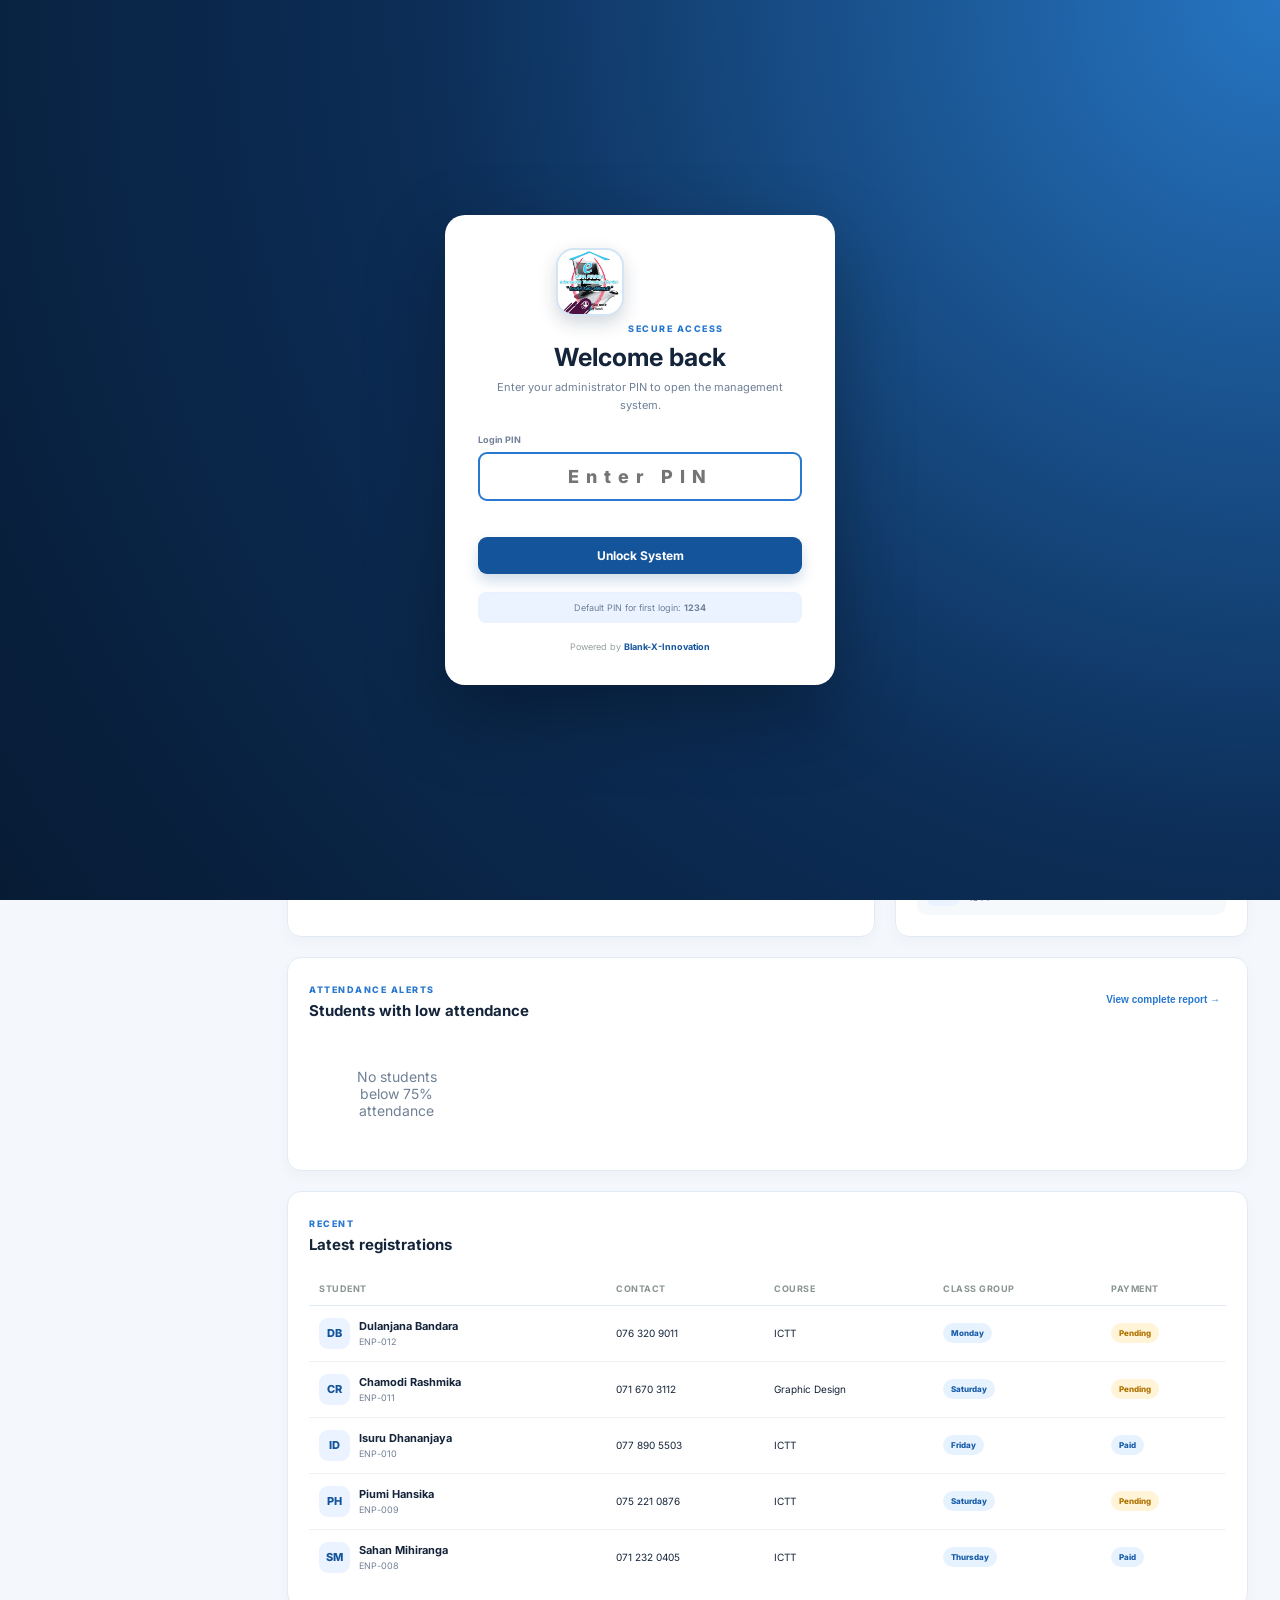
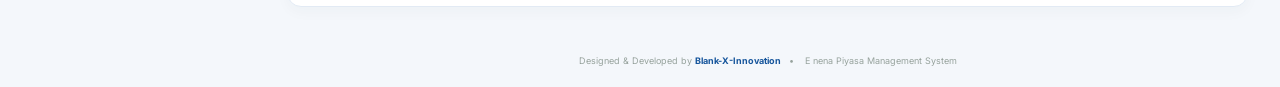
==== commit bf918d16: "Add files via upload" ====
--- a/index.html
+++ b/index.html
@@ -25,6 +25,10 @@
         <button class="nav-item" data-view="history"><span>◷</span> Register History</button>
         <button class="nav-item" data-view="payments"><span>₨</span> Payments</button>
         <button class="nav-item" data-view="receiptLookup"><span>▤</span> Receipt Lookup</button>
+        <button class="nav-item" data-view="examResults"><span>◎</span> ICTT Exam Results</button>
+        <button class="nav-item" data-view="incomeSummary"><span>▥</span> Income Summary</button>
+        <button class="nav-item" data-view="analytics"><span>⌁</span> Analytics</button>
+        <button class="nav-item" data-view="backup"><span>⇅</span> System Backup</button>
         <div class="course-nav">
           <span class="course-nav-title">COURSES</span>
           <button class="course-nav-item" data-course-nav="ICTT"><span class="course-dot blue-dot"></span><strong>ICTT</strong><small data-course-count="ICTT">0</small></button>
@@ -38,6 +42,7 @@
         <div><strong>System ready</strong><small>Data auto-saved locally</small></div>
       </div>
     </aside>
+    <button class="sidebar-backdrop" id="sidebarBackdrop" aria-label="Close navigation menu"></button>
 
     <main class="main">
       <header class="topbar">
@@ -64,11 +69,12 @@
 
       <section class="content view active" id="dashboardView">
         <div class="welcome-banner">
-          <div>
-            <span class="banner-tag">E nena Piyasa</span>
-            <h2>Student operations,<br><em>all in one place.</em></h2>
-            <p>Manage registrations, payments and daily attendance with a clear view of every class group.</p>
-            <button class="button light" data-go="attendance">Mark today's register →</button>
+          <div class="welcome-copy">
+            <span class="banner-tag">E nena Piyasa Management Center</span>
+            <h2 id="welcomeGreeting">Welcome back,<br><em>Administrator.</em></h2>
+            <p id="welcomeDate">Manage registrations, payments and daily attendance with a clear view of every class group.</p>
+            <div class="welcome-actions"><button class="button light" data-go="attendance">Mark today's register →</button><button class="welcome-link" data-go="students">View students</button></div>
+            <div class="welcome-mini-stats"><span><small>Registered</small><strong id="welcomeStudents">0 students</strong></span><span><small>Pending fees</small><strong id="welcomePending">0 students</strong></span><span><small>Today's class</small><strong id="welcomeClassDay">Monday</strong></span></div>
           </div>
           <div class="banner-art" aria-hidden="true">
             <div class="orbit orbit-one"></div><div class="orbit orbit-two"></div>
@@ -93,6 +99,10 @@
             <div id="paymentFollowup" class="followup-list"></div>
           </article>
         </div>
+        <article class="panel low-attendance-panel">
+          <div class="panel-head"><div><span class="section-kicker">ATTENDANCE ALERTS</span><h3>Students with low attendance</h3></div><button class="text-button" data-go="backup">View complete report →</button></div>
+          <div id="dashboardLowAttendance" class="low-attendance-list"></div>
+        </article>
         <article class="panel">
           <div class="panel-head"><div><span class="section-kicker">RECENT</span><h3>Latest registrations</h3></div></div>
           <div class="table-wrap"><table><thead><tr><th>Student</th><th>Contact</th><th>Course</th><th>Class Group</th><th>Payment</th></tr></thead><tbody id="recentStudents"></tbody></table></div>
@@ -105,7 +115,7 @@
           <button class="button primary" id="addStudent">+ Add New Student</button>
         </div>
         <div class="filter-bar">
-          <label class="search-box"><span>⌕</span><input id="studentSearch" type="search" placeholder="Search name, ID, phone or course..."></label>
+          <label class="search-box"><span>⌕</span><input id="studentSearch" type="search" placeholder="Search name, full ID or ID ending 001..."></label>
           <select id="courseFilter"><option value="all">All courses</option><option value="ICTT">ICTT</option><option value="Graphic Design">Graphic Design</option><option value="School ICT Book Grade 6-11">School ICT Book Grade 6-11</option><option value="Kid Course">Kid Course</option></select>
           <select id="groupFilter"><option value="all">All class days</option><option value="Monday">Monday</option><option value="Tuesday">Tuesday</option><option value="Wednesday">Wednesday</option><option value="Thursday">Thursday</option><option value="Friday">Friday</option><option value="Saturday">Saturday</option><option value="Flexible">Flexible / No Fixed Day</option></select>
           <select id="statusFilter"><option value="all">All payment status</option><option value="Paid">Paid</option><option value="Pending">Pending</option></select>
@@ -126,7 +136,7 @@
           <div><span>Expected</span><strong id="expectedCount">0</strong></div><div><span>Present</span><strong id="presentCount">0</strong></div><div><span>Absent</span><strong id="absentCount">0</strong></div><div><span>Attendance</span><strong id="attendancePercent">0%</strong></div>
         </div>
         <div class="filter-bar">
-          <label class="search-box"><span>⌕</span><input id="attendanceSearch" type="search" placeholder="Search students..."></label>
+          <label class="search-box"><span>⌕</span><input id="attendanceSearch" type="search" placeholder="Search name, full ID or ID ending 001..."></label>
           <div class="selected-day"><small>Selected class day</small><strong id="selectedClassDay">Monday</strong></div>
           <button class="button secondary" id="markAllPresent">Mark all present</button>
           <button class="button ghost" id="clearAttendance">Clear marks</button>
@@ -135,10 +145,9 @@
       </section>
 
       <section class="content view" id="kidAttendanceView">
-        <div class="section-toolbar"><div><p class="muted">Select the Kid Course students attending on any chosen date.</p></div><div class="attendance-actions"><label class="date-input">Register Date <input type="date" id="kidAttendanceDate"></label><button class="button primary" id="saveKidAttendance">Save Kid Register</button></div></div>
-        <div class="attendance-summary"><div><span>Selected</span><strong id="kidExpectedCount">0</strong></div><div><span>Present</span><strong id="kidPresentCount">0</strong></div><div><span>Absent</span><strong id="kidAbsentCount">0</strong></div><div><span>Attendance</span><strong id="kidAttendancePercent">0%</strong></div></div>
-        <article class="panel kid-attendance-panel"><div><span class="section-kicker">FLEXIBLE ATTENDANCE</span><h3>Choose Kid Course Students</h3><p class="muted">Select only the kids included in this register.</p></div><div class="kid-selector" id="kidSelector"></div></article>
-        <div class="filter-bar"><label class="search-box"><span>⌕</span><input id="kidAttendanceSearch" type="search" placeholder="Search Kid Course students..."></label><button class="button secondary" id="markAllKidsPresent">Mark selected present</button><button class="button ghost" id="clearKidAttendance">Clear marks</button></div>
+        <div class="section-toolbar"><div><p class="muted">Choose any register date manually and mark every Kid Course student's attendance.</p></div><div class="attendance-actions"><button class="button secondary" id="downloadKidAttendanceBackup">Download JSON Backup</button><label class="date-input">Register Date <input type="date" id="kidAttendanceDate"></label><button class="button primary" id="saveKidAttendance">Save Kid Register</button></div></div>
+        <div class="attendance-summary"><div><span>Total Kids</span><strong id="kidExpectedCount">0</strong></div><div><span>Present</span><strong id="kidPresentCount">0</strong></div><div><span>Absent</span><strong id="kidAbsentCount">0</strong></div><div><span>Attendance</span><strong id="kidAttendancePercent">0%</strong></div></div>
+        <div class="filter-bar"><label class="search-box"><span>⌕</span><input id="kidAttendanceSearch" type="search" placeholder="Search name, full ID or ID ending 001..."></label><div class="selected-day"><small>Manually selected day</small><strong id="kidSelectedDay">Monday</strong></div><button class="button secondary" id="markAllKidsPresent">Mark all present</button><button class="button ghost" id="clearKidAttendance">Clear marks</button></div>
         <article class="panel table-panel"><div class="table-wrap"><table><thead><tr><th>Student</th><th>Course</th><th>Class Group</th><th class="center">Present</th><th class="center">Absent</th></tr></thead><tbody id="kidAttendanceTable"></tbody></table></div></article>
       </section>
 
@@ -149,22 +158,68 @@
           <article class="stat-card blue"><div><span>Total Collected</span><strong id="totalCollected">Rs. 0</strong></div></article>
           <article class="stat-card gold"><div><span>Total Outstanding</span><strong id="totalOutstanding">Rs. 0</strong></div></article>
         </div>
-        <div class="filter-bar"><label class="search-box"><span>⌕</span><input id="paymentSearch" type="search" placeholder="Search student or course..."></label><select id="paymentFilter"><option value="all">All payment status</option><option value="Paid">Paid</option><option value="Pending">Pending</option></select></div>
+        <div class="filter-bar"><label class="search-box"><span>⌕</span><input id="paymentSearch" type="search" placeholder="Search name, full ID or ID ending 001..."></label><select id="paymentFilter"><option value="all">All payment status</option><option value="Paid">Paid</option><option value="Pending">Pending</option></select></div>
         <article class="panel table-panel"><div class="table-wrap"><table><thead><tr><th>Student</th><th>Course</th><th>Total Fee</th><th>Paid</th><th>Outstanding</th><th>Progress</th><th></th></tr></thead><tbody id="paymentsTable"></tbody></table></div></article>
       </section>
 
       <section class="content view" id="historyView">
         <div class="section-toolbar"><div><p class="muted">Review every previously saved day register and reopen its complete report.</p></div><button class="button secondary" id="historyBackup">Download JSON Backup</button></div>
         <div class="history-overview"><article><span>Total Registers</span><strong id="historyTotal">0</strong></article><article><span>Total Present Marks</span><strong id="historyPresent">0</strong></article><article><span>Total Absent Marks</span><strong id="historyAbsent">0</strong></article></div>
-        <div class="filter-bar"><label class="search-box"><span>⌕</span><input id="historySearch" type="search" placeholder="Search by date, day or course..."></label></div>
+        <div class="filter-bar"><label class="search-box"><span>⌕</span><input id="historySearch" type="search" placeholder="Search date, student name or ID ending 001..."></label></div>
         <div class="history-grid" id="historyGrid"></div>
       </section>
 
       <section class="content view" id="receiptLookupView">
-        <div class="section-toolbar"><div><p class="muted">Enter a receipt ID to verify and reopen a previously generated payment receipt.</p></div></div>
-        <article class="panel receipt-lookup-box"><div><span class="section-kicker">RECEIPT VERIFICATION</span><h3>Find Payment Receipt</h3><p class="muted">Example: ENP-20260615-123456</p></div><form id="receiptLookupForm"><input id="receiptLookupInput" placeholder="Enter Receipt ID" required><button class="button primary" type="submit">Find Receipt</button></form><p class="lookup-message" id="receiptLookupMessage"></p></article>
-        <div class="panel-head receipt-list-head"><div><span class="section-kicker">RECENT</span><h3>Generated Receipts</h3></div><strong id="receiptCount">0 receipts</strong></div>
+        <div class="section-toolbar"><div><p class="muted">Verify, search and reopen every previously generated payment receipt.</p></div></div>
+        <article class="receipt-lookup-hero">
+          <div><span class="section-kicker">RECEIPT VERIFICATION</span><h3>Find an official payment receipt</h3><p>Enter the complete Receipt ID to instantly verify and reopen its professional PDF receipt.</p></div>
+          <form id="receiptLookupForm"><input id="receiptLookupInput" placeholder="ENP-20260615-123456" required><button class="button primary" type="submit">Verify Receipt</button></form>
+          <p class="lookup-message" id="receiptLookupMessage"></p>
+        </article>
+        <div class="receipt-overview"><article><span>Total Receipts</span><strong id="receiptTotalCount">0</strong></article><article><span>Total Receipt Value</span><strong id="receiptTotalValue">Rs. 0</strong></article><article><span>Latest Receipt</span><strong id="receiptLatestDate">No receipts</strong></article></div>
+        <div class="filter-bar receipt-filters"><label class="search-box"><span>⌕</span><input id="receiptSearch" type="search" placeholder="Search receipt, student name or ID ending 001..."></label><select id="receiptCourseFilter"><option value="all">All courses</option><option value="ICTT">ICTT</option><option value="Graphic Design">Graphic Design</option><option value="School ICT Book Grade 6-11">School ICT Book Grade 6-11</option><option value="Kid Course">Kid Course</option></select><select id="receiptStatusFilter"><option value="all">All payment status</option><option value="Paid">Paid</option><option value="Pending">Pending</option></select></div>
+        <div class="panel-head receipt-list-head"><div><span class="section-kicker">RECEIPT ARCHIVE</span><h3>Generated Receipts</h3></div><strong id="receiptCount">0 receipts</strong></div>
         <div class="receipt-grid" id="receiptGrid"></div>
+      </section>
+
+      <section class="content view" id="backupView">
+        <div class="section-toolbar"><div><p class="muted">Protect, restore and manage the complete E nena Piyasa system data.</p></div></div>
+        <article class="backup-hero"><div><span class="section-kicker">SYSTEM DATA CENTER</span><h3>Full Backup & Restore</h3><p>Export every student, attendance register, exam result, financial summary, receipt, profile and system setting into one JSON backup file.</p></div><div class="backup-actions"><button class="button light" id="exportFullBackup">Export Full Backup</button><button class="button backup-outline" id="importFullBackup">Import Backup</button><input id="backupFileInput" type="file" accept=".json,application/json" hidden></div></article>
+        <div class="backup-overview"><article><span>Students</span><strong id="backupStudentCount">0</strong></article><article><span>Registers</span><strong id="backupRegisterCount">0</strong></article><article><span>Receipts</span><strong id="backupReceiptCount">0</strong></article><article><span>Low Attendance</span><strong id="backupLowCount">0</strong></article></div>
+        <article class="panel low-report-panel">
+          <div class="panel-head"><div><span class="section-kicker">ATTENDANCE REPORT</span><h3>Students below 75% attendance</h3></div><span class="muted" id="lowAttendanceCount">0 students</span></div>
+          <div class="filter-bar"><label class="search-box"><span>⌕</span><input id="lowAttendanceSearch" type="search" placeholder="Search name, full ID or ID ending 001..."></label></div>
+          <div class="table-wrap"><table><thead><tr><th>Student</th><th>Course</th><th>Class Group</th><th>Present</th><th>Absent</th><th>Attendance Rate</th></tr></thead><tbody id="lowAttendanceTable"></tbody></table></div>
+        </article>
+        <article class="danger-zone"><div><span class="section-kicker">DANGER ZONE</span><h3>Full System Reset</h3><p>Deletes all students, registers, receipts, profile settings and login PIN from this browser.</p></div><button class="button danger-button" id="fullSystemReset">Full Reset System</button></article>
+      </section>
+
+      <section class="content view" id="analyticsView">
+        <div class="section-toolbar"><div><p class="muted">Understand attendance, course popularity and payment collection performance.</p></div><div class="analytics-filters"><select id="analyticsPeriod"><option value="weekly">Weekly · Last 7 Days</option><option value="monthly">Monthly · Last 6 Months</option></select><select id="analyticsCourse"><option value="all">All Courses</option><option value="ICTT">ICTT</option><option value="Graphic Design">Graphic Design</option><option value="School ICT Book Grade 6-11">School ICT Book Grade 6-11</option><option value="Kid Course">Kid Course</option></select></div></div>
+        <div class="analytics-summary"><article><span>Average Attendance</span><strong id="analyticsAttendanceRate">0%</strong><small id="analyticsAttendanceDetail">0 present marks</small></article><article><span>Payment Collection</span><strong id="analyticsCollection">Rs. 0</strong><small id="analyticsReceiptDetail">0 receipts</small></article><article><span>Most Popular Course</span><strong id="analyticsPopular">No data</strong><small id="analyticsPopularDetail">0 students</small></article><article><span>Active Students</span><strong id="analyticsStudents">0</strong><small>Matching selected course</small></article></div>
+        <div class="analytics-grid">
+          <article class="panel analytics-wide"><div class="panel-head"><div><span class="section-kicker">ATTENDANCE TREND</span><h3 id="attendanceChartTitle">Weekly attendance</h3></div><span class="chart-legend"><i></i> Attendance rate</span></div><div class="column-chart" id="attendanceChart"></div></article>
+          <article class="panel"><div class="panel-head"><div><span class="section-kicker">COURSE DEMAND</span><h3>Popular courses</h3></div></div><div class="course-chart" id="courseChart"></div></article>
+          <article class="panel analytics-wide"><div class="panel-head"><div><span class="section-kicker">PAYMENT PERFORMANCE</span><h3 id="paymentChartTitle">Weekly payment collection</h3></div><span class="chart-legend gold-legend"><i></i> Receipt value</span></div><div class="column-chart payment-chart" id="paymentChart"></div></article>
+          <article class="panel"><div class="panel-head"><div><span class="section-kicker">PAYMENT STATUS</span><h3>Fee completion</h3></div></div><div class="donut-wrap"><div class="donut-chart" id="paymentDonut"><span id="paymentDonutRate">0%</span></div><div class="donut-details"><span><i class="paid-dot"></i>Paid<strong id="analyticsPaidStudents">0</strong></span><span><i class="pending-dot"></i>Pending<strong id="analyticsPendingStudents">0</strong></span></div></div></article>
+        </div>
+      </section>
+
+      <section class="content view" id="examResultsView">
+        <div class="section-toolbar"><div><p class="muted">Record and review ICTT student Mid and Final test results.</p></div><div class="exam-toolbar"><form id="examIdLookupForm"><div class="exam-search-wrap"><input id="examStudentIdLookup" placeholder="Search name or ID ending 001..." autocomplete="off" role="combobox" aria-expanded="false" aria-controls="examStudentSuggestions"><div class="exam-suggestions" id="examStudentSuggestions"></div></div><button class="button secondary" type="submit">Select Student</button></form><select id="examStudentSelect"></select><button class="button primary" id="saveExamResults">Save Exam Results</button><small id="examLookupMessage"></small></div></div>
+        <article class="exam-hero"><div><span class="section-kicker">ICTT ASSESSMENT CENTER</span><h2>ICTT Student Exam Results</h2><p>Windows · Word · Excel · PowerPoint · Access</p></div><div class="exam-student-card" id="examStudentCard"></div><div class="exam-grade-card"><span>Overall Summary</span><strong id="examOverallGrade">—</strong><small id="examOverallScore">0 / 24 correct</small></div></article>
+        <div class="exam-summary-grid"><article><span>Completed Items</span><strong id="examCompletedCount">0 / 24</strong></article><article><span>Correct Answers</span><strong id="examCorrectCount">0</strong></article><article><span>Success Rate</span><strong id="examSuccessRate">0%</strong></article><article><span>Last Updated</span><strong id="examUpdatedAt">Not saved</strong></article></div>
+        <div class="exam-modules" id="examModules"></div>
+        <article class="panel exam-overview-panel"><div class="panel-head"><div><span class="section-kicker">ICTT CLASS OVERVIEW</span><h3>Student Result Summary</h3></div><span class="muted" id="examStudentCount">0 ICTT students</span></div><div class="table-wrap"><table><thead><tr><th>Student</th><th>Completed</th><th>Correct</th><th>Score</th><th>Overall Grade</th></tr></thead><tbody id="examOverviewTable"></tbody></table></div></article>
+      </section>
+
+      <section class="content view" id="incomeSummaryView">
+        <div class="section-toolbar"><div><p class="muted">Enter monthly income and expenses to calculate annual profit automatically.</p></div><div class="income-toolbar"><label>Financial Year <select id="incomeYear"><option value="2026">2026</option></select></label><button class="button primary" id="downloadIncomePDF">Download PDF</button></div></div>
+        <article class="income-hero"><div class="income-hero-copy"><span class="section-kicker">FINANCIAL OVERVIEW</span><h2>Income Summary</h2><p id="incomeHeroYear">Financial Year 2026</p><small>Track every monthly earning and operating expense in one clear view.</small></div><div class="income-metric income-earned"><i>↗</i><span>Total Income</span><strong id="annualIncome">Rs. 0</strong><small>Annual course earnings</small></div><div class="income-metric income-spent"><i>↘</i><span>Total Expenses</span><strong id="annualExpenses">Rs. 0</strong><small>Annual operating costs</small></div><div class="income-metric profit-total"><i>◎</i><span>Annual Profit</span><strong id="annualProfit">Rs. 0</strong><small>Income minus expenses</small></div></article>
+        <article class="panel income-table-panel">
+          <div class="panel-head"><div><span class="section-kicker">MONTHLY FINANCIAL TABLE</span><h3>2026 Income & Expense Summary</h3></div><div class="income-legend"><span><i class="legend-income"></i>Income</span><span><i class="legend-expense"></i>Expenses</span><span><i class="legend-profit"></i>Profit</span><small>Auto-saved</small></div></div>
+          <div class="table-wrap income-table-wrap"><table class="income-table"><thead><tr><th rowspan="2">Month</th><th colspan="4" class="income-group">Income</th><th rowspan="2">Total Income</th><th colspan="5" class="expense-group">Expenses</th><th rowspan="2">Total Expenses</th><th rowspan="2">Profit</th></tr><tr><th>ICTT</th><th>Graphic</th><th>IT</th><th>Kid</th><th>Electric</th><th>Telephone Bill</th><th>Instructor Price</th><th>Machine Repair</th><th>Toner</th></tr></thead><tbody id="incomeSummaryTable"></tbody><tfoot id="incomeSummaryFooter"></tfoot></table></div>
+        </article>
       </section>
 
       <footer>Designed & Developed by <strong>Blank-X-Innovation</strong><span>•</span> E nena Piyasa Management System</footer>
@@ -175,8 +230,9 @@
     <div class="modal">
       <div class="modal-head"><div><span class="section-kicker">REGISTRATION</span><h3 id="modalTitle">Add New Student</h3></div><button class="close-button" data-close="studentModal">×</button></div>
       <form id="studentForm">
-        <input type="hidden" id="studentId">
+        <input type="hidden" id="studentOriginalId">
         <div class="form-grid">
+          <label class="full student-id-field">Student ID<input id="studentId" required placeholder="2026/ICTT/001"><small id="studentIdHelp">Auto-generated from joined year and course. You can customize it before saving.</small></label>
           <label class="full">Student Full Name<input id="studentName" required placeholder="Enter full name"></label>
           <label>Phone Number<input id="studentPhone" required placeholder="07X XXX XXXX"></label>
           <label>Guardian Phone<input id="guardianPhone" placeholder="07X XXX XXXX"></label>
--- a/styles.css
+++ b/styles.css
@@ -33,3 +33,49 @@
 .receipt-modal{width:min(680px,100%)}.receipt-paper{border:1px solid var(--line);border-radius:12px;padding:24px;background:var(--white)}.receipt-brand{display:flex;align-items:center;gap:10px;padding-bottom:18px;border-bottom:2px solid var(--green)}.receipt-brand img{width:48px;height:48px}.receipt-brand h2{font-size:17px;margin:0}.receipt-brand span{font-size:8px;color:var(--muted)}.receipt-brand>strong{margin-left:auto;color:var(--green);font-size:16px;letter-spacing:2px}.receipt-meta,.receipt-student,.receipt-totals{display:grid;gap:12px;padding:16px 0;border-bottom:1px solid var(--line)}.receipt-meta{grid-template-columns:1fr 1fr}.receipt-student,.receipt-totals{grid-template-columns:1fr 1fr}.receipt-meta span,.receipt-student span,.receipt-totals span{font-size:8px;color:var(--muted)}.receipt-meta strong,.receipt-student strong,.receipt-totals strong{display:block;color:var(--ink);font-size:10px;margin-top:4px}.receipt-amount{text-align:center;padding:21px;background:var(--mint);border-radius:10px;margin-top:16px}.receipt-amount span,.receipt-amount strong{display:block}.receipt-amount span{font-size:9px;color:var(--muted)}.receipt-amount strong{font-size:27px;color:var(--green);margin-top:5px}.receipt-note{text-align:center;color:var(--muted);font-size:8px;padding-top:16px}.whatsapp-button{background:#1fa463;color:#fff;text-decoration:none;text-align:center}.whatsapp-button.disabled{opacity:.45;pointer-events:none}.receipt-actions{align-items:center}[data-theme="dark"] .receipt-paper{background:#102238}.receipt-print{background:#fff;padding:30px}.receipt-print .receipt-paper{max-width:650px;margin:auto;color:#14243a}.receipt-print .receipt-paper strong{color:#14243a}.receipt-print .receipt-amount strong,.receipt-print .receipt-brand>strong{color:#14549b}@media print{body.receipt-print{padding:0}.receipt-print .receipt-paper{border:0}}
 @media(max-width:760px){.receipt-paper{padding:17px}.receipt-student,.receipt-totals{grid-template-columns:1fr 1fr}.receipt-actions{flex-wrap:wrap}.receipt-actions .button,.receipt-actions a{flex:1;white-space:nowrap}}
 .whatsapp-button{border:0;cursor:pointer}.receipt-actions .whatsapp-button{font-family:inherit;font-weight:700;font-size:12px;border-radius:9px;padding:11px 16px}
+
+/* Professional dashboard welcome and receipt archive */
+.brand img,.login-card img,.receipt-brand img{border-radius:14px;object-fit:cover;border:2px solid rgba(255,255,255,.35);box-shadow:0 7px 18px rgba(7,31,61,.18)}
+.receipt-brand img{border-color:var(--line);border-radius:12px}.login-card img{border-radius:18px;border-color:rgba(35,123,200,.2)}
+.welcome-banner{min-height:290px;padding:34px 40px}.welcome-copy{position:relative;z-index:2;max-width:650px}.welcome-banner h2{margin-bottom:7px}.welcome-actions{display:flex;align-items:center;gap:16px}.welcome-link{border:0;background:transparent;color:#d7ebff;font-family:inherit;font-size:11px;font-weight:700;cursor:pointer;padding:17px 0 0}.welcome-mini-stats{display:flex;gap:8px;margin-top:24px}.welcome-mini-stats span{min-width:132px;padding:10px 13px;border:1px solid rgba(255,255,255,.16);border-radius:11px;background:rgba(255,255,255,.09);backdrop-filter:blur(8px)}.welcome-mini-stats small,.welcome-mini-stats strong{display:block}.welcome-mini-stats small{font-size:7px;text-transform:uppercase;letter-spacing:1px;color:#b9ddff}.welcome-mini-stats strong{font-size:10px;margin-top:5px}.student-id-field{padding:12px;border-radius:11px;background:var(--mint);border:1px solid #cfe2f7}.student-id-field input{font-size:14px;font-weight:800;letter-spacing:.4px;color:var(--green)}.student-id-field input[readonly]{opacity:.72;cursor:not-allowed}
+.receipt-lookup-hero{position:relative;overflow:hidden;display:grid;grid-template-columns:1fr minmax(310px,.8fr);gap:25px;align-items:center;padding:27px 30px;border-radius:16px;color:#fff;background:linear-gradient(125deg,#0d315f,#237bc8);box-shadow:var(--shadow);margin-bottom:17px}.receipt-lookup-hero:after{content:"";position:absolute;width:230px;height:230px;border:1px solid rgba(255,255,255,.13);border-radius:50%;right:-95px;top:-120px}.receipt-lookup-hero .section-kicker{color:#b9ddff}.receipt-lookup-hero h3{font-size:20px;margin:7px 0}.receipt-lookup-hero p{font-size:10px;line-height:1.6;color:#d2e8fb;margin:0}.receipt-lookup-hero form{display:flex;position:relative;z-index:1;padding:6px;background:#fff;border-radius:11px}.receipt-lookup-hero input{flex:1;border:0;min-width:0}.receipt-lookup-hero .button{white-space:nowrap}.lookup-message{grid-column:1/-1;margin:0;min-height:12px;font-size:9px;font-weight:700}.lookup-message.success{color:#b9f2d6}.lookup-message.error{color:#ffd0d0}.receipt-overview{display:grid;grid-template-columns:repeat(3,1fr);gap:13px;margin-bottom:17px}.receipt-overview article{padding:16px 18px;background:var(--white);border:1px solid var(--line);border-radius:12px}.receipt-overview span,.receipt-overview strong{display:block}.receipt-overview span{font-size:8px;color:var(--muted);text-transform:uppercase;letter-spacing:.7px}.receipt-overview strong{font-size:17px;margin-top:6px}.receipt-list-head{margin:24px 2px 13px}.receipt-list-head>strong{font-size:9px;color:var(--muted)}.receipt-grid{display:grid;grid-template-columns:repeat(3,1fr);gap:14px}.receipt-card{background:var(--white);border:1px solid var(--line);border-radius:14px;padding:16px;box-shadow:0 5px 14px rgba(25,76,135,.04)}.receipt-card-top{display:grid;grid-template-columns:34px 1fr auto;align-items:center;gap:9px;padding-bottom:13px;border-bottom:1px solid var(--line)}.receipt-card-icon{width:34px;height:34px;border-radius:9px;background:var(--mint);color:var(--green);display:grid;place-items:center;font-size:17px}.receipt-card-top small,.receipt-card-top strong{display:block}.receipt-card-top small{font-size:7px;color:var(--muted);letter-spacing:.6px}.receipt-card-top strong{font-size:9px;margin-top:3px}.receipt-card-person{padding:14px 0}.receipt-card-meta{display:grid;grid-template-columns:1fr 1fr;gap:10px;padding:11px;border-radius:9px;background:var(--bg)}.receipt-card-meta span,.receipt-card-meta strong{display:block}.receipt-card-meta span{font-size:7px;color:var(--muted)}.receipt-card-meta strong{font-size:9px;color:var(--ink);margin-top:4px}.receipt-card-meta span:last-child{grid-column:1/-1}.receipt-card-actions{display:flex;gap:7px;margin-top:12px}.receipt-card-actions .button{flex:1;padding:9px 7px;font-size:9px}.receipt-empty{grid-column:1/-1}
+[data-theme="dark"] .student-id-field,[data-theme="dark"] .receipt-card-meta{background:#172e49;border-color:var(--line)}[data-theme="dark"] .receipt-overview article,[data-theme="dark"] .receipt-card{background:#102238;border-color:var(--line)}
+@media(max-width:1100px){.receipt-grid{grid-template-columns:repeat(2,1fr)}.receipt-lookup-hero{grid-template-columns:1fr}.welcome-mini-stats span{min-width:115px}}
+@media(max-width:760px){.welcome-banner{padding:25px;min-height:auto}.welcome-mini-stats{display:grid;grid-template-columns:1fr 1fr}.welcome-mini-stats span{min-width:0}.welcome-mini-stats span:last-child{grid-column:1/-1}.receipt-lookup-hero{padding:22px}.receipt-lookup-hero form{display:grid}.receipt-overview{grid-template-columns:1fr 1fr}.receipt-overview article:last-child{grid-column:1/-1}.receipt-grid{grid-template-columns:1fr}.receipt-filters select{min-width:calc(50% - 5px)}}
+
+/* Responsive navigation and automatic screen arrangement */
+.sidebar{overflow-y:auto;overscroll-behavior:contain}.sidebar-backdrop{display:none;border:0;padding:0}.content.active{animation:viewEnter .24s ease both}@keyframes viewEnter{from{opacity:0;transform:translateY(7px)}to{opacity:1;transform:none}}.table-wrap{scrollbar-width:thin;scrollbar-color:var(--green-2) transparent}.nav-item,.course-nav-item{transition:background-color .18s,color .18s,transform .18s}.nav-item:active,.course-nav-item:active{transform:scale(.98)}
+@media(max-width:1200px) and (min-width:761px){.sidebar{width:225px;padding:22px 14px}.main{width:calc(100% - 225px);margin-left:225px}.content{padding:24px}.topbar{padding-inline:24px}.stat-grid{gap:12px}.stat-card{padding:15px}.filter-bar{flex-wrap:wrap}.search-box{flex-basis:100%}.receipt-grid{grid-template-columns:repeat(2,1fr)}}
+@media(max-width:900px) and (min-width:761px){.sidebar{width:205px}.main{width:calc(100% - 205px);margin-left:205px}.brand span{display:none}.nav-item{padding:11px 10px;font-size:11px}.course-nav-item{padding-inline:8px}.content{padding:20px}.topbar{padding-inline:20px}.topbar-actions{gap:8px}.topbar #quickAdd{padding-inline:11px}.stat-grid{grid-template-columns:repeat(2,1fr)}.attendance-actions{flex-wrap:wrap;justify-content:flex-end}.receipt-overview{grid-template-columns:repeat(3,1fr)}}
+@media(max-width:760px){body.menu-open{overflow:hidden}.sidebar{width:min(86vw,310px);padding:22px 16px;transform:translateX(-105%);transition:transform .25s ease;box-shadow:18px 0 45px rgba(5,25,49,.28);z-index:45}.sidebar.open{transform:translateX(0)}.sidebar-backdrop{display:block;position:fixed;inset:0;background:rgba(5,25,49,.48);opacity:0;visibility:hidden;transition:.25s;z-index:40}.sidebar-backdrop.open{opacity:1;visibility:visible}.nav-list{margin-top:18px}.nav-item{min-height:44px}.main{min-width:0}.menu-button{cursor:pointer;color:var(--ink);padding:5px}.topbar{gap:10px}.topbar>div:nth-child(2){min-width:0}.topbar h1{white-space:nowrap;overflow:hidden;text-overflow:ellipsis;max-width:42vw}.content{width:100%;overflow:hidden}.section-toolbar{flex-direction:column}.section-toolbar>.button{width:100%}.attendance-actions{width:100%;display:grid;grid-template-columns:1fr 1fr;gap:8px}.attendance-actions .date-input{grid-column:1/-1}.attendance-actions .button{width:100%}.filter-bar{display:grid;grid-template-columns:1fr 1fr}.filter-bar .search-box{grid-column:1/-1}.filter-bar select,.filter-bar .button,.filter-bar .selected-day{min-width:0;width:100%}.attendance-summary{grid-template-columns:1fr 1fr}.table-panel .table-wrap{padding-inline:5px}.table-wrap{margin-inline:-1px;padding-bottom:7px}table{min-width:680px}.modal-backdrop{padding:10px;align-items:end}.modal{width:100%;max-height:92dvh;border-radius:18px 18px 0 0;padding:19px}.modal-actions{position:sticky;bottom:-19px;background:var(--white);padding-bottom:2px}.toast{left:13px;right:13px;bottom:13px;text-align:center}.dashboard-grid{gap:12px}.panel{padding:16px}.receipt-card-actions{flex-direction:column}.receipt-card-actions .button{width:100%}}
+@media(max-width:480px){.topbar-actions{gap:5px}.theme-toggle,.profile-button{width:32px;height:32px}.topbar h1{max-width:36vw;font-size:17px}.content{padding:14px 10px}.welcome-banner h2{font-size:23px}.welcome-actions{align-items:flex-start;flex-direction:column;gap:0}.stat-grid,.stat-grid.compact{grid-template-columns:1fr}.stat-card{min-height:72px}.history-overview,.receipt-overview{grid-template-columns:1fr}.history-overview article:first-child,.receipt-overview article:last-child{grid-column:auto}.filter-bar{grid-template-columns:1fr}.filter-bar .search-box{grid-column:auto}.attendance-actions{grid-template-columns:1fr}.attendance-summary{grid-template-columns:1fr 1fr}.receipt-student,.receipt-totals,.receipt-meta{grid-template-columns:1fr}.result-summary{grid-template-columns:1fr 1fr}.modal-actions{flex-wrap:wrap}.modal-actions .button{flex:1}.login-card{padding:24px 18px}}
+
+/* Attendance insights and full system backup */
+.low-attendance-panel{margin-bottom:20px}.low-attendance-list{display:grid;grid-template-columns:repeat(5,1fr);gap:10px}.low-attendance-item{min-width:0;padding:11px;border:1px solid var(--line);border-radius:10px;background:var(--bg)}.low-attendance-item .rate-track{margin:10px 0 6px}.low-attendance-item>strong{font-size:10px;color:var(--red)}.rate-track{height:6px;overflow:hidden;border-radius:10px;background:#e8edf3}.rate-track i{display:block;height:100%;border-radius:10px;background:linear-gradient(90deg,#e35252,#f0a43d)}.attendance-rate{display:flex;align-items:center;gap:9px;min-width:115px}.attendance-rate .rate-track{width:75px}.attendance-rate strong{font-size:9px;color:var(--red)}
+.backup-hero{display:flex;align-items:center;justify-content:space-between;gap:25px;padding:28px 30px;border-radius:17px;color:#fff;background:linear-gradient(125deg,#0b315f,#237bc8);box-shadow:var(--shadow);margin-bottom:17px}.backup-hero .section-kicker{color:#b9ddff}.backup-hero h3{font-size:22px;margin:7px 0}.backup-hero p{max-width:620px;margin:0;color:#d2e8fb;font-size:10px;line-height:1.7}.backup-actions{display:flex;gap:9px;flex:none}.backup-actions .button{margin:0;white-space:nowrap}.backup-outline{background:transparent;color:#fff;border:1px solid rgba(255,255,255,.45)}.backup-overview{display:grid;grid-template-columns:repeat(4,1fr);gap:13px;margin-bottom:17px}.backup-overview article{padding:17px 19px;background:var(--white);border:1px solid var(--line);border-radius:12px}.backup-overview span,.backup-overview strong{display:block}.backup-overview span{font-size:8px;color:var(--muted);text-transform:uppercase;letter-spacing:.7px}.backup-overview strong{font-size:21px;margin-top:6px}.low-report-panel{margin-bottom:17px}.danger-zone{display:flex;align-items:center;justify-content:space-between;gap:20px;padding:22px;border:1px solid #f0c7c7;border-radius:14px;background:#fff5f5}.danger-zone .section-kicker,.danger-zone h3{color:#b53e3e}.danger-zone h3{margin:5px 0}.danger-zone p{margin:0;color:#9a6a6a;font-size:9px}.danger-button{background:#c74444;color:#fff;white-space:nowrap}.danger-button:hover{background:#ad3434}[data-theme="dark"] .low-attendance-item{background:#172e49}[data-theme="dark"] .backup-overview article{background:#102238;border-color:var(--line)}[data-theme="dark"] .danger-zone{background:#351e25;border-color:#62333b}[data-theme="dark"] .danger-zone p{color:#c6929b}
+@media(max-width:1100px){.low-attendance-list{grid-template-columns:repeat(3,1fr)}.backup-hero{align-items:flex-start;flex-direction:column}.backup-overview{grid-template-columns:repeat(2,1fr)}}
+@media(max-width:760px){.low-attendance-list{grid-template-columns:1fr 1fr}.backup-hero{padding:23px}.backup-actions{width:100%;display:grid;grid-template-columns:1fr 1fr}.backup-actions .button{width:100%}.danger-zone{align-items:stretch;flex-direction:column}.danger-zone .button{width:100%}}
+@media(max-width:480px){.low-attendance-list,.backup-overview,.backup-actions{grid-template-columns:1fr}}
+
+/* Analytics dashboard */
+.analytics-filters{display:flex;gap:9px}.analytics-filters select{min-width:190px}.analytics-summary{display:grid;grid-template-columns:repeat(4,1fr);gap:13px;margin-bottom:17px}.analytics-summary article{padding:18px 19px;background:var(--white);border:1px solid var(--line);border-radius:13px;box-shadow:0 5px 14px rgba(25,76,135,.03)}.analytics-summary span,.analytics-summary strong,.analytics-summary small{display:block}.analytics-summary span{font-size:8px;color:var(--muted);text-transform:uppercase;letter-spacing:.6px}.analytics-summary strong{font-size:20px;margin:7px 0 4px}.analytics-summary small{font-size:8px;color:var(--muted)}.analytics-grid{display:grid;grid-template-columns:1.35fr .65fr;gap:17px}.analytics-wide{min-width:0}.chart-legend{font-size:8px;color:var(--muted);display:flex;align-items:center;gap:5px}.chart-legend i{width:8px;height:8px;border-radius:50%;background:var(--green-2)}.gold-legend i{background:var(--gold)}.column-chart{height:245px;display:flex;align-items:stretch;gap:12px;padding-top:20px;border-bottom:1px solid var(--line)}.chart-column{flex:1;min-width:0;height:100%;display:grid;grid-template-rows:18px 1fr 25px;align-items:end;text-align:center}.chart-column>strong{font-size:8px;color:var(--muted);white-space:nowrap;overflow:hidden;text-overflow:ellipsis}.chart-column>span{font-size:8px;color:var(--muted);align-self:center}.chart-bar{height:100%;display:flex;align-items:end;justify-content:center;background:repeating-linear-gradient(to top,transparent 0,transparent 24%,var(--line) 25%);border-radius:7px 7px 0 0}.chart-bar i{display:block;width:min(38px,65%);min-height:2px;border-radius:7px 7px 0 0;background:linear-gradient(to top,#14549b,#4ba5ec);transition:height .25s}.payment-chart .chart-bar i{background:linear-gradient(to top,#dd9a16,#ffd36a)}.course-chart{display:grid;gap:18px}.course-chart-row{display:grid;grid-template-columns:minmax(95px,1fr) 1.4fr 20px;align-items:center;gap:9px}.course-chart-row span{font-size:9px;white-space:nowrap;overflow:hidden;text-overflow:ellipsis}.course-chart-row strong{font-size:9px;text-align:right}.course-chart-bar{height:8px;background:var(--bg);border-radius:10px;overflow:hidden}.course-chart-bar i{height:100%;display:block;border-radius:10px;background:linear-gradient(90deg,#2878cf,#75baf4)}.donut-wrap{display:grid;place-items:center;gap:22px}.donut-chart{--donut-rate:0deg;width:150px;height:150px;border-radius:50%;display:grid;place-items:center;background:conic-gradient(var(--green-2) 0 var(--donut-rate),#e9eef5 var(--donut-rate) 360deg);position:relative}.donut-chart:after{content:"";position:absolute;width:104px;height:104px;border-radius:50%;background:var(--white)}.donut-chart span{position:relative;z-index:1;font-size:22px;font-weight:800}.donut-details{width:100%;display:grid;grid-template-columns:1fr 1fr;gap:8px}.donut-details span{display:grid;grid-template-columns:8px 1fr auto;align-items:center;gap:6px;padding:9px;background:var(--bg);border-radius:8px;font-size:8px;color:var(--muted)}.donut-details span i{width:7px;height:7px;border-radius:50%}.paid-dot{background:var(--green-2)}.pending-dot{background:#e9eef5}.donut-details strong{color:var(--ink);font-size:10px}[data-theme="dark"] .analytics-summary article{background:#102238;border-color:var(--line)}[data-theme="dark"] .donut-chart:after{background:#102238}[data-theme="dark"] .pending-dot{background:#42536a}
+@media(max-width:1100px){.analytics-summary{grid-template-columns:repeat(2,1fr)}.analytics-grid{grid-template-columns:1fr}.analytics-wide{grid-column:auto}}
+@media(max-width:760px){.analytics-filters{width:100%;display:grid;grid-template-columns:1fr 1fr}.analytics-filters select{width:100%;min-width:0}.column-chart{gap:5px;height:220px}.chart-bar i{width:60%}}
+@media(max-width:480px){.analytics-summary,.analytics-filters{grid-template-columns:1fr}.column-chart{overflow-x:auto;justify-content:flex-start}.chart-column{min-width:43px}.course-chart-row{grid-template-columns:90px 1fr 18px}}
+
+/* ICTT exam results */
+.exam-toolbar{display:grid;grid-template-columns:auto auto auto;gap:7px;align-items:center}.exam-toolbar form{display:flex;gap:6px}.exam-search-wrap{position:relative}.exam-toolbar form input{width:230px}.exam-toolbar select{min-width:245px}.exam-toolbar>small{grid-column:1/-1;text-align:right;min-height:10px;font-size:8px;font-weight:700}.exam-toolbar>small.success{color:#168764}.exam-toolbar>small.error{color:var(--red)}.exam-suggestions{display:none;position:absolute;z-index:35;left:0;right:0;top:calc(100% + 6px);max-height:280px;overflow:auto;padding:6px;background:var(--white);border:1px solid var(--line);border-radius:11px;box-shadow:0 18px 40px rgba(15,54,97,.2)}.exam-suggestions.open{display:grid;gap:3px}.exam-suggestions button{width:100%;display:flex;align-items:center;gap:8px;border:0;background:transparent;color:var(--ink);padding:8px;border-radius:8px;text-align:left;font-family:inherit;cursor:pointer}.exam-suggestions button:hover{background:var(--mint)}.exam-suggestions button .avatar{width:30px;height:30px;font-size:8px}.exam-suggestions button strong,.exam-suggestions button small{display:block}.exam-suggestions button strong{font-size:9px}.exam-suggestions button small{font-size:7px;color:var(--muted);margin-top:3px}.exam-no-suggestion{padding:12px;text-align:center;color:var(--muted);font-size:8px}.exam-hero{display:grid;grid-template-columns:1fr auto auto;align-items:center;gap:22px;padding:25px 28px;border-radius:17px;color:#fff;background:linear-gradient(125deg,#0b315f,#237bc8);box-shadow:var(--shadow);margin-bottom:17px}.exam-hero .section-kicker{color:#b9ddff}.exam-hero h2{font-size:24px;margin:7px 0}.exam-hero p{margin:0;color:#d2e8fb;font-size:10px}.exam-student-card{min-width:220px;padding:13px;border:1px solid rgba(255,255,255,.18);border-radius:12px;background:rgba(255,255,255,.1)}.exam-student-card .avatar{background:#fff;color:var(--green)}.exam-student-card .person small{color:#cde5ff}.exam-grade-card{min-width:130px;padding:15px;border-radius:13px;text-align:center;background:#fff;color:var(--ink)}.exam-grade-card span,.exam-grade-card strong,.exam-grade-card small{display:block}.exam-grade-card span{font-size:7px;color:var(--muted);text-transform:uppercase;letter-spacing:.7px}.exam-grade-card strong{font-size:30px;margin:5px 0}.exam-grade-card small{font-size:8px;color:var(--muted)}.exam-summary-grid{display:grid;grid-template-columns:repeat(4,1fr);gap:13px;margin-bottom:17px}.exam-summary-grid article{padding:16px 18px;background:var(--white);border:1px solid var(--line);border-radius:12px}.exam-summary-grid span,.exam-summary-grid strong{display:block}.exam-summary-grid span{font-size:8px;color:var(--muted);text-transform:uppercase;letter-spacing:.6px}.exam-summary-grid strong{font-size:18px;margin-top:6px}.exam-modules{display:grid;grid-template-columns:repeat(2,1fr);gap:16px;margin-bottom:17px}.exam-module-card{background:var(--white);border:1px solid var(--line);border-radius:14px;padding:18px;box-shadow:0 5px 14px rgba(25,76,135,.03)}.exam-module-card:last-child{grid-column:1/-1}.exam-module-head{display:flex;align-items:center;justify-content:space-between;padding-bottom:13px;border-bottom:1px solid var(--line)}.exam-module-head h3{font-size:16px;margin:5px 0 0}.module-grade,.result-grade{min-width:34px;height:34px;padding:0 8px;border-radius:20px;display:inline-grid;place-items:center;font-size:10px;font-weight:800}.exam-tests{display:grid;grid-template-columns:repeat(2,1fr);gap:12px;margin-top:13px}.exam-tests:has(.exam-test:only-child){grid-template-columns:1fr}.exam-test{border:1px solid var(--line);border-radius:11px;overflow:hidden}.exam-test-title{display:flex;align-items:center;justify-content:space-between;padding:10px 11px;background:var(--bg)}.exam-test-title strong,.exam-test-title small{font-size:8px}.exam-test-title small{color:var(--muted)}.exam-items{padding:4px 10px}.exam-item{display:flex;align-items:center;justify-content:space-between;gap:9px;padding:9px 0;border-bottom:1px solid var(--line)}.exam-item:last-child{border:0}.exam-item>span{font-size:9px;font-weight:700}.exam-item>div{display:flex;gap:5px}.exam-choice{border:1px solid var(--line);border-radius:6px;padding:5px 8px;background:var(--white);color:var(--muted);font-family:inherit;font-size:8px;font-weight:800;cursor:pointer}.exam-choice.true.active{color:#fff;background:#208b62;border-color:#208b62}.exam-choice.false.active{color:#fff;background:#d94c4c;border-color:#d94c4c}.grade-a{color:#08784f!important;background:#dff6ec!important}.grade-b{color:#176bb5!important;background:#e4f2ff!important}.grade-c{color:#6950ad!important;background:#efeafd!important}.grade-s{color:#a26b00!important;background:#fff1d0!important}.grade-fail{color:#bd4040!important;background:#ffe4e4!important}.grade-—{color:var(--muted)!important;background:var(--bg)!important}.exam-overview-panel{margin-bottom:17px}[data-theme="dark"] .exam-grade-card{background:#102238}[data-theme="dark"] .exam-summary-grid article,[data-theme="dark"] .exam-module-card,[data-theme="dark"] .exam-suggestions{background:#102238;border-color:var(--line)}[data-theme="dark"] .exam-choice{background:#172c45;border-color:var(--line)}
+@media(max-width:1100px){.exam-hero{grid-template-columns:1fr auto}.exam-hero>div:first-child{grid-column:1/-1}.exam-modules{grid-template-columns:1fr}.exam-module-card:last-child{grid-column:auto}}
+@media(max-width:760px){.exam-toolbar{width:100%;display:grid;grid-template-columns:1fr}.exam-toolbar form{display:grid;grid-template-columns:1fr auto}.exam-search-wrap,.exam-toolbar form input,.exam-toolbar select,.exam-toolbar button{width:100%;min-width:0}.exam-toolbar>small{grid-column:auto;text-align:left}.exam-suggestions button{min-height:48px}.exam-hero{grid-template-columns:1fr}.exam-hero>div:first-child{grid-column:auto}.exam-student-card,.exam-grade-card{min-width:0}.exam-summary-grid{grid-template-columns:1fr 1fr}.exam-tests{grid-template-columns:1fr}}
+@media(max-width:480px){.exam-summary-grid{grid-template-columns:1fr}.exam-hero{padding:22px}.exam-module-card{padding:14px}.exam-item{align-items:flex-start;flex-direction:column}.exam-item>div,.exam-choice{width:100%}.exam-choice{flex:1}}
+
+/* Income summary */
+.income-toolbar{display:flex;align-items:end;gap:9px}.income-toolbar label{display:grid;gap:4px;font-size:8px;color:var(--muted);font-weight:700}.income-toolbar select{min-width:115px}.income-hero{display:grid;grid-template-columns:1fr repeat(3,auto);align-items:center;gap:12px;padding:25px 28px;border-radius:17px;color:#fff;background:linear-gradient(125deg,#0b315f,#237bc8);box-shadow:var(--shadow);margin-bottom:17px}.income-hero>div:first-child{min-width:250px}.income-hero .section-kicker{color:#b9ddff}.income-hero h2{font-size:25px;margin:7px 0}.income-hero p{margin:0;color:#d2e8fb;font-size:10px}.income-hero>div:not(:first-child){min-width:155px;padding:15px;border:1px solid rgba(255,255,255,.17);border-radius:12px;background:rgba(255,255,255,.1)}.income-hero span,.income-hero strong{display:block}.income-hero span{font-size:7px;text-transform:uppercase;letter-spacing:.7px;color:#cde5ff}.income-hero strong{font-size:17px;margin-top:6px}.income-hero .profit-total{background:#fff;color:var(--ink)}.income-hero .profit-total span{color:var(--muted)}.income-hero .profit-total strong{color:#168764}.income-hero .profit-total strong.negative-profit{color:var(--red)}.income-table-panel{padding:20px 0 0}.income-table-panel .panel-head{padding-inline:20px}.income-table-wrap{padding-bottom:14px}.income-table{min-width:1500px}.income-table thead th{text-align:center;background:var(--bg);border:1px solid var(--line);padding:9px 7px;white-space:nowrap}.income-table thead .income-group{color:#117a56;background:#e7f7ef}.income-table thead .expense-group{color:#b64a4a;background:#fff0f0}.income-table tbody td,.income-table tfoot th{border:1px solid var(--line);padding:6px;white-space:nowrap}.income-table tbody td:first-child,.income-table tfoot th:first-child{position:sticky;left:0;z-index:2;background:var(--white);min-width:95px}.finance-input{width:92px;border:1px solid transparent;background:var(--bg);text-align:right;padding:8px;font-size:9px}.finance-input:focus{border-color:var(--green-2);background:var(--white)}.finance-total{font-size:9px;font-weight:800;text-align:right}.income-value{color:#117a56!important;background:#eefaf4!important}.expense-value{color:#bd4545!important;background:#fff3f3!important}.profit-value{color:#14549b!important;background:#eaf3ff!important}.loss-value{color:#bd4545!important;background:#ffe9e9!important}.income-table tfoot th{font-size:8px;text-align:right;background:#0d315f;color:#fff}.income-table tfoot th:first-child{text-align:left;background:#0d315f;color:#fff}[data-theme="dark"] .income-table tbody td:first-child{background:#102238}[data-theme="dark"] .finance-input{background:#172c45;color:var(--ink)}
+@media(max-width:1100px){.income-hero{grid-template-columns:1fr 1fr}.income-hero>div:first-child{grid-column:1/-1}.income-hero>div:not(:first-child){min-width:0}}
+@media(max-width:760px){.income-toolbar{width:100%;display:grid;grid-template-columns:1fr 1fr}.income-toolbar label,.income-toolbar select,.income-toolbar button{width:100%}.income-hero{grid-template-columns:1fr}.income-hero>div:first-child{grid-column:auto;min-width:0}.income-table-panel{padding-top:16px}}
+@media(max-width:480px){.income-toolbar{grid-template-columns:1fr}.income-hero{padding:22px}}
+
+/* Income summary visual polish */
+#incomeSummaryView{--fin-surface:#fff;--fin-row:#fbfdff;--fin-row-hover:#f4f8fd;--fin-input:#f4f7fb;--fin-input-focus:#fff;--fin-income-bg:#edf9f4;--fin-income-ink:#087451;--fin-expense-bg:#fff2f3;--fin-expense-ink:#ba4049;--fin-profit-bg:#edf5ff;--fin-profit-ink:#14549b;--fin-grid:#e5edf6}.income-toolbar{padding:7px;border:1px solid var(--line);border-radius:12px;background:var(--white);box-shadow:0 5px 14px rgba(25,76,135,.04)}.income-toolbar label{padding-left:7px}.income-toolbar select{border:0;background:var(--bg);font-weight:800}.income-toolbar .button{min-height:37px}.income-hero{position:relative;overflow:hidden;background:linear-gradient(125deg,#092e5a 0%,#155a9e 52%,#2789cf 100%);box-shadow:0 20px 42px rgba(22,78,139,.18)}.income-hero:before,.income-hero:after{content:"";position:absolute;border:1px solid rgba(255,255,255,.11);border-radius:50%;pointer-events:none}.income-hero:before{width:290px;height:290px;right:-95px;top:-155px}.income-hero:after{width:180px;height:180px;right:-35px;top:-85px}.income-hero-copy{position:relative;z-index:1}.income-hero-copy small{display:block;margin-top:12px;max-width:290px;color:#b9d8f5;font-size:8px;line-height:1.6}.income-hero .income-metric{position:relative;z-index:1;min-height:102px;padding:16px 16px 14px 54px!important;display:flex;flex-direction:column;justify-content:center;backdrop-filter:blur(10px);box-shadow:inset 0 1px rgba(255,255,255,.1)}.income-metric>i{position:absolute;left:14px;top:15px;width:28px;height:28px;border-radius:9px;display:grid;place-items:center;background:rgba(255,255,255,.14);font-size:15px;font-style:normal}.income-metric>small{display:block;margin-top:5px;color:#cce2f6;font-size:7px}.income-hero .profit-total{background:linear-gradient(145deg,#fff,#f0f7ff);box-shadow:0 10px 26px rgba(7,39,78,.2)}.income-hero .profit-total i{background:#e4f2ff;color:#14549b}.income-hero .profit-total small{color:var(--muted)}.income-table-panel{overflow:hidden;border-color:var(--fin-grid);box-shadow:0 14px 34px rgba(25,76,135,.07)}.income-table-panel .panel-head{margin-bottom:16px}.income-legend{display:flex;align-items:center;gap:10px;flex-wrap:wrap}.income-legend span{display:flex;align-items:center;gap:4px;font-size:7px;color:var(--muted);font-weight:700}.income-legend i{width:7px;height:7px;border-radius:50%}.legend-income{background:#21a578}.legend-expense{background:#e05c64}.legend-profit{background:#428cd5}.income-legend small{padding:5px 8px;border-radius:20px;background:var(--mint);color:var(--green);font-size:7px;font-weight:800}.income-table-wrap{background:var(--fin-surface);scrollbar-color:#8fb8df transparent}.income-table{border-collapse:separate;border-spacing:0}.income-table thead th{position:sticky;top:0;z-index:3;border-color:var(--fin-grid);background:#f3f7fc;color:#697e97}.income-table thead tr:first-child th{font-size:8px;letter-spacing:.7px}.income-table thead .income-group{color:var(--fin-income-ink);background:linear-gradient(180deg,#e5f8ef,#effaf5)}.income-table thead .expense-group{color:var(--fin-expense-ink);background:linear-gradient(180deg,#ffeaed,#fff5f6)}.income-table tbody tr:nth-child(even) td{background:var(--fin-row)}.income-table tbody tr:hover td{background:var(--fin-row-hover)}.income-table tbody td{border-color:var(--fin-grid);transition:background .15s}.income-table tbody td:first-child{box-shadow:5px 0 12px rgba(25,76,135,.04);color:#48627e}.finance-input{border-color:transparent;background:var(--fin-input);color:var(--ink);font-weight:700;border-radius:7px;transition:.18s}.finance-input:hover{border-color:#c6d9ed}.finance-input:focus{border-color:var(--green-2);background:var(--fin-input-focus);box-shadow:0 0 0 3px rgba(40,120,207,.12)}.income-value{color:var(--fin-income-ink)!important;background:var(--fin-income-bg)!important}.expense-value{color:var(--fin-expense-ink)!important;background:var(--fin-expense-bg)!important}.profit-value{color:var(--fin-profit-ink)!important;background:var(--fin-profit-bg)!important}.loss-value{color:#c23f49!important;background:#ffe9ec!important}.income-table tfoot th{position:sticky;bottom:0;z-index:3;padding-block:10px;background:linear-gradient(180deg,#123d6d,#0d315f);border-color:#41678f}.income-table tfoot th:first-child{z-index:4}.income-table tfoot .income-value,.income-table tfoot .expense-value,.income-table tfoot .profit-value,.income-table tfoot .loss-value{filter:saturate(1.1)}
+[data-theme="dark"] #incomeSummaryView{--fin-surface:#102238;--fin-row:#11263d;--fin-row-hover:#172f49;--fin-input:#172c45;--fin-input-focus:#1c3551;--fin-income-bg:#123b34;--fin-income-ink:#73d8b1;--fin-expense-bg:#44272f;--fin-expense-ink:#ff9da5;--fin-profit-bg:#173b61;--fin-profit-ink:#8dc9ff;--fin-grid:#29415d}[data-theme="dark"] .income-toolbar{background:#102238;border-color:var(--fin-grid)}[data-theme="dark"] .income-toolbar select{background:#172c45}[data-theme="dark"] .income-hero{background:linear-gradient(125deg,#071a30,#0d3968 55%,#155f99)}[data-theme="dark"] .income-hero .profit-total{background:linear-gradient(145deg,#152c45,#102238);color:var(--ink)}[data-theme="dark"] .income-hero .profit-total i{background:#173b61;color:#8dc9ff}[data-theme="dark"] .income-table-panel,[data-theme="dark"] .income-table-wrap{background:var(--fin-surface);border-color:var(--fin-grid)}[data-theme="dark"] .income-table thead th{background:#152a42;color:#9eb2ca;border-color:var(--fin-grid)}[data-theme="dark"] .income-table thead .income-group{color:#79ddb7;background:#153a34}[data-theme="dark"] .income-table thead .expense-group{color:#ff9fa7;background:#42272e}[data-theme="dark"] .income-table tbody td:first-child{background:#102238;color:#b3c4d8}[data-theme="dark"] .income-table tbody tr:nth-child(even) td:first-child{background:#11263d}[data-theme="dark"] .finance-input:hover{border-color:#496986}[data-theme="dark"] .income-legend small{background:#173b61;color:#8dc9ff}[data-theme="dark"] .income-table tfoot th{background:linear-gradient(180deg,#0c2948,#081d35);border-color:#355474}
+@media(max-width:760px){.income-table-panel .panel-head{align-items:flex-start;gap:10px}.income-legend{justify-content:flex-start}.income-metric>small{display:block}}
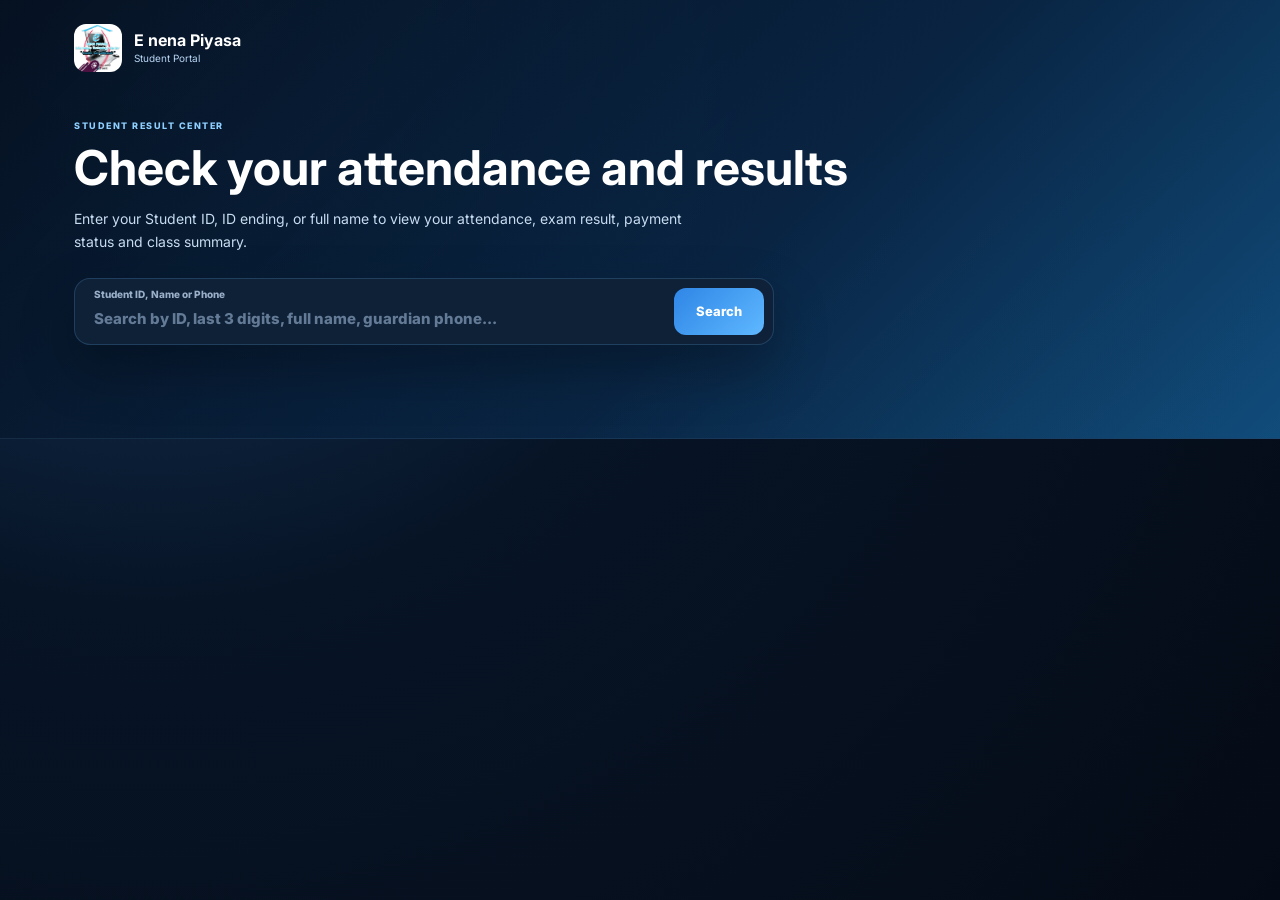
==== commit 2f111086: "Add files via upload" ====
--- a/index.html
+++ b/index.html
@@ -3,335 +3,104 @@
 <head>
   <meta charset="UTF-8">
   <meta name="viewport" content="width=device-width, initial-scale=1.0">
-  <meta name="theme-color" content="#124e96">
-  <title>E nena Piyasa | Student Management</title>
+  <meta name="theme-color" content="#071426">
+  <title>E nena Piyasa | Student Portal</title>
+  <link rel="manifest" href="manifest.webmanifest">
+  <link rel="icon" type="image/png" sizes="192x192" href="assets/icon-192.png">
+  <link rel="apple-touch-icon" href="assets/icon-192.png">
   <link rel="preconnect" href="https://fonts.googleapis.com">
   <link rel="preconnect" href="https://fonts.gstatic.com" crossorigin>
   <link href="https://fonts.googleapis.com/css2?family=Inter:wght@400;500;600;700;800&family=Noto+Sans+Sinhala:wght@400;600;700&display=swap" rel="stylesheet">
   <link rel="stylesheet" href="styles.css">
 </head>
 <body>
-  <div class="app-shell">
-    <aside class="sidebar" id="sidebar">
-      <div class="brand">
-        <img src="assets/enp-logo.jpg" alt="E nena Piyasa logo">
-        <div><strong>E nena Piyasa</strong><span>Computer Technology Center</span></div>
-      </div>
-      <nav class="nav-list">
-        <button class="nav-item active" data-view="dashboard"><span>▦</span> Dashboard</button>
-        <button class="nav-item" data-view="students"><span>♙</span> Students</button>
-        <button class="nav-item" data-view="attendance"><span>✓</span> Day Register</button>
-        <button class="nav-item" data-view="kidAttendance"><span>★</span> Kid Register</button>
-        <button class="nav-item" data-view="history"><span>◷</span> Register History</button>
-        <button class="nav-item" data-view="payments"><span>₨</span> Payments</button>
-        <button class="nav-item" data-view="receiptLookup"><span>▤</span> Receipt Lookup</button>
-        <button class="nav-item" data-view="examResults"><span>◎</span> ICTT Exam Results</button>
-        <button class="nav-item" data-view="incomeSummary"><span>▥</span> Income Summary</button>
-        <button class="nav-item" data-view="analytics"><span>⌁</span> Analytics</button>
-        <button class="nav-item" data-view="backup"><span>⇅</span> System Backup</button>
-        <div class="course-nav">
-          <span class="course-nav-title">COURSES</span>
-          <button class="course-nav-item" data-course-nav="ICTT"><span class="course-dot blue-dot"></span><strong>ICTT</strong><small data-course-count="ICTT">0</small></button>
-          <button class="course-nav-item" data-course-nav="Graphic Design"><span class="course-dot purple-dot"></span><strong>Graphic Design</strong><small data-course-count="Graphic Design">0</small></button>
-          <button class="course-nav-item" data-course-nav="School ICT Book Grade 6-11"><span class="course-dot gold-dot"></span><strong>School ICT Book</strong><small data-course-count="School ICT Book Grade 6-11">0</small></button>
-          <button class="course-nav-item" data-course-nav="Kid Course"><span class="course-dot cyan-dot"></span><strong>Kid Course</strong><small data-course-count="Kid Course">0</small></button>
+  <main class="portal-shell">
+    <header class="portal-hero">
+      <nav>
+        <a class="brand" href="./"><img src="assets/enp-logo.jpg" alt="E nena Piyasa logo"><span><strong>E nena Piyasa</strong><small>Student Portal</small></span></a>
+        <button class="install-app hidden" id="installApp" type="button">Install App</button>
+      </nav>
+      <section class="lookup-card">
+        <span class="eyebrow">STUDENT RESULT CENTER</span>
+        <h1>Check your attendance and results</h1>
+        <p>Enter your Student ID, ID ending, or full name to view your attendance, exam result, payment status and class summary.</p>
+        <form id="lookupForm">
+          <label><span>Student ID, Name or Phone</span><input id="lookupInput" autocomplete="off" placeholder="Search by ID, last 3 digits, full name, guardian phone..."></label>
+          <button type="submit">Search</button>
+        </form>
+        <div class="lookup-message" id="lookupMessage"></div>
+        <div class="suggestions" id="suggestions"></div>
+      </section>
+    </header>
+
+    <section class="result-wrap hidden" id="resultWrap">
+      <article class="student-hero-card">
+        <div class="avatar" id="studentAvatar">ST</div>
+        <div>
+          <span class="eyebrow">STUDENT PROFILE</span>
+          <h2 id="studentName">Student Name</h2>
+          <p id="studentMeta">Student details</p>
         </div>
-      </nav>
-      <div class="sidebar-note">
-        <span class="live-dot"></span>
-        <div><strong>System ready</strong><small>Data auto-saved locally</small></div>
-      </div>
-    </aside>
-    <button class="sidebar-backdrop" id="sidebarBackdrop" aria-label="Close navigation menu"></button>
+        <div class="student-actions">
+          <button class="outline-button" id="copyStudentId" type="button">Copy ID</button>
+          <button class="outline-button" id="shareWhatsapp" type="button">WhatsApp</button>
+          <button class="outline-button" id="printSummary" type="button">Print Summary</button>
+          <button class="outline-button" id="newSearch" type="button">New Search</button>
+        </div>
+      </article>
 
-    <main class="main">
-      <header class="topbar">
-        <button class="icon-button menu-button" id="menuButton" aria-label="Open menu">☰</button>
-        <div>
-          <p class="eyebrow">MANAGEMENT SYSTEM</p>
-          <h1 id="pageTitle">Dashboard</h1>
-        </div>
-        <div class="topbar-actions">
-          <div class="today-pill"><span>●</span><div><small>Today</small><strong id="todayLabel"></strong></div></div>
-          <button class="theme-toggle" id="themeToggle" aria-label="Switch to dark mode" title="Switch to dark mode"><span id="themeIcon">☾</span></button>
-          <button class="button primary" id="quickAdd">+ Add Student</button>
-          <div class="profile-wrap">
-            <button class="profile-button" id="profileButton" aria-label="Open profile menu"><span id="profileInitials">AD</span></button>
-            <div class="profile-menu" id="profileMenu">
-              <div class="profile-menu-head"><span class="profile-avatar" id="menuProfileInitials">AD</span><div><strong id="menuProfileName">Administrator</strong><small id="menuProfileRole">Center Admin</small></div></div>
-              <button id="openProfile">Profile Settings</button>
-              <button id="lockSystem">Lock System</button>
-              <button class="danger-link" id="logoutSystem">Logout</button>
-            </div>
-          </div>
-        </div>
-      </header>
-
-      <section class="content view active" id="dashboardView">
-        <div class="welcome-banner">
-          <div class="welcome-copy">
-            <span class="banner-tag">E nena Piyasa Management Center</span>
-            <h2 id="welcomeGreeting">Welcome back,<br><em>Administrator.</em></h2>
-            <p id="welcomeDate">Manage registrations, payments and daily attendance with a clear view of every class group.</p>
-            <div class="welcome-actions"><button class="button light" data-go="attendance">Mark today's register →</button><button class="welcome-link" data-go="students">View students</button></div>
-            <div class="welcome-mini-stats"><span><small>Registered</small><strong id="welcomeStudents">0 students</strong></span><span><small>Pending fees</small><strong id="welcomePending">0 students</strong></span><span><small>Today's class</small><strong id="welcomeClassDay">Monday</strong></span></div>
-          </div>
-          <div class="banner-art" aria-hidden="true">
-            <div class="orbit orbit-one"></div><div class="orbit orbit-two"></div>
-            <div class="laptop">ENP<span>Technology Center</span></div>
-          </div>
-        </div>
-
-        <div class="stat-grid">
-          <article class="stat-card green"><div class="stat-icon">♙</div><div><span>Total Students</span><strong id="statStudents">0</strong><small id="statActive">0 active registrations</small></div></article>
-          <article class="stat-card blue"><div class="stat-icon">✓</div><div><span>Present Today</span><strong id="statPresent">0</strong><small id="statAttendanceRate">0% attendance rate</small></div></article>
-          <article class="stat-card gold"><div class="stat-icon">₨</div><div><span>Collected Fees</span><strong id="statCollected">Rs. 0</strong><small id="statOutstanding">Rs. 0 outstanding</small></div></article>
-          <article class="stat-card purple"><div class="stat-icon">◫</div><div><span>Class Days</span><strong id="statGroups">0</strong><small>Monday to Saturday batches</small></div></article>
-        </div>
-
-        <div class="dashboard-grid">
-          <article class="panel">
-            <div class="panel-head"><div><span class="section-kicker">OVERVIEW</span><h3>Student distribution</h3></div><button class="text-button" data-go="students">View students →</button></div>
-            <div class="distribution" id="distribution"></div>
-          </article>
-          <article class="panel">
-            <div class="panel-head"><div><span class="section-kicker">ATTENTION</span><h3>Payment follow-up</h3></div><button class="text-button" data-go="payments">View all →</button></div>
-            <div id="paymentFollowup" class="followup-list"></div>
-          </article>
-        </div>
-        <article class="panel low-attendance-panel">
-          <div class="panel-head"><div><span class="section-kicker">ATTENDANCE ALERTS</span><h3>Students with low attendance</h3></div><button class="text-button" data-go="backup">View complete report →</button></div>
-          <div id="dashboardLowAttendance" class="low-attendance-list"></div>
-        </article>
-        <article class="panel">
-          <div class="panel-head"><div><span class="section-kicker">RECENT</span><h3>Latest registrations</h3></div></div>
-          <div class="table-wrap"><table><thead><tr><th>Student</th><th>Contact</th><th>Course</th><th>Class Group</th><th>Payment</th></tr></thead><tbody id="recentStudents"></tbody></table></div>
+      <section class="advanced-overview">
+        <article class="profile-card">
+          <span class="eyebrow">QUICK PROFILE</span>
+          <div class="profile-lines" id="profileLines"></div>
         </article>
       </section>
 
-      <section class="content view" id="studentsView">
-        <div class="section-toolbar">
-          <div><p class="muted">Manage all registered students and their course details.</p></div>
-          <button class="button primary" id="addStudent">+ Add New Student</button>
-        </div>
-        <div class="filter-bar">
-          <label class="search-box"><span>⌕</span><input id="studentSearch" type="search" placeholder="Search name, full ID or ID ending 001..."></label>
-          <select id="courseFilter"><option value="all">All courses</option><option value="ICTT">ICTT</option><option value="Graphic Design">Graphic Design</option><option value="School ICT Book Grade 6-11">School ICT Book Grade 6-11</option><option value="Kid Course">Kid Course</option></select>
-          <select id="groupFilter"><option value="all">All class days</option><option value="Monday">Monday</option><option value="Tuesday">Tuesday</option><option value="Wednesday">Wednesday</option><option value="Thursday">Thursday</option><option value="Friday">Friday</option><option value="Saturday">Saturday</option><option value="Flexible">Flexible / No Fixed Day</option></select>
-          <select id="statusFilter"><option value="all">All payment status</option><option value="Paid">Paid</option><option value="Pending">Pending</option></select>
-          <button class="button secondary" id="exportStudents">Export CSV</button>
-        </div>
-        <article class="panel table-panel">
-          <div class="table-summary"><strong id="studentCountLabel">0 students</strong><span>Showing filtered registration records</span></div>
-          <div class="table-wrap"><table><thead><tr><th>Student</th><th>Contact</th><th>Course</th><th>Class Group</th><th>Payment</th><th>Status</th><th></th></tr></thead><tbody id="studentsTable"></tbody></table></div>
+      <section class="summary-grid">
+        <article><span>Exam Result</span><strong id="examRate">N/A</strong><small id="examDetail">ICTT students only</small></article>
+        <article><span>Payment Status</span><strong id="paymentStatus">Rs. 0</strong><small id="paymentDetail">Outstanding balance</small></article>
+        <article><span>Class Day</span><strong id="classDay">-</strong><small id="joinedDate">Joined date</small></article>
+      </section>
+
+      <section class="content-grid">
+        <article class="panel">
+          <div class="panel-head"><div><span class="eyebrow">ATTENDANCE</span><h3>Present / Absent Summary</h3></div></div>
+          <div class="attendance-counts">
+            <div class="present"><span>Present Days</span><strong id="presentCount">0</strong></div>
+            <div class="absent"><span>Absent Days</span><strong id="absentCount">0</strong></div>
+          </div>
+          <div class="absent-mini-calendar">
+            <div class="mini-calendar-head">
+              <div><span>Monthly Attendance</span><small id="attendanceMonthNote">Class days in selected month</small></div>
+              <input id="attendanceMonth" type="month" aria-label="Filter attendance month">
+            </div>
+            <div class="mini-calendar-grid" id="absentMiniCalendar"></div>
+            <div class="mini-calendar-legend"><span><i class="present-key"></i>Present</span><span><i class="absent-key"></i>Absent</span></div>
+          </div>
+        </article>
+
+        <article class="panel">
+          <div class="panel-head"><div><span class="eyebrow">ICTT EXAMS</span><h3>Module Results</h3></div><strong id="overallGrade">N/A</strong></div>
+          <div class="module-list" id="moduleList"></div>
+        </article>
+
+        <article class="panel payment-panel">
+          <div class="panel-head"><div><span class="eyebrow">PAYMENTS</span><h3>Course Fee Summary</h3></div></div>
+          <div class="payment-bars">
+            <div><span>Total Fee</span><strong id="totalFee">Rs. 0</strong></div>
+            <div><span>Total Paid</span><strong id="totalPaid">Rs. 0</strong></div>
+            <div><span>Outstanding</span><strong id="outstanding">Rs. 0</strong></div>
+          </div>
+          <div class="progress-track"><i id="paymentProgress"></i></div>
+        </article>
+
+        <article class="panel receipt-panel">
+          <div class="panel-head"><div><span class="eyebrow">RECEIPTS</span><h3>Recent Payment Records</h3></div></div>
+          <div class="receipt-list" id="receiptList"></div>
         </article>
       </section>
-
-      <section class="content view" id="attendanceView">
-        <div class="section-toolbar">
-          <div><p class="muted">Select a date and mark each student's daily attendance.</p></div>
-          <div class="attendance-actions"><button class="button secondary" id="downloadAttendanceBackup">Download JSON Backup</button><label class="date-input">Register Date <input type="date" id="attendanceDate"></label><button class="button primary" id="saveAttendance">Save Register</button></div>
-        </div>
-        <div class="attendance-summary">
-          <div><span>Expected</span><strong id="expectedCount">0</strong></div><div><span>Present</span><strong id="presentCount">0</strong></div><div><span>Absent</span><strong id="absentCount">0</strong></div><div><span>Attendance</span><strong id="attendancePercent">0%</strong></div>
-        </div>
-        <div class="filter-bar">
-          <label class="search-box"><span>⌕</span><input id="attendanceSearch" type="search" placeholder="Search name, full ID or ID ending 001..."></label>
-          <div class="selected-day"><small>Selected class day</small><strong id="selectedClassDay">Monday</strong></div>
-          <button class="button secondary" id="markAllPresent">Mark all present</button>
-          <button class="button ghost" id="clearAttendance">Clear marks</button>
-        </div>
-        <article class="panel table-panel"><div class="table-wrap"><table><thead><tr><th>Student</th><th>Course</th><th>Class Group</th><th class="center">Present</th><th class="center">Absent</th></tr></thead><tbody id="attendanceTable"></tbody></table></div></article>
-      </section>
-
-      <section class="content view" id="kidAttendanceView">
-        <div class="section-toolbar"><div><p class="muted">Choose any register date manually and mark every Kid Course student's attendance.</p></div><div class="attendance-actions"><button class="button secondary" id="downloadKidAttendanceBackup">Download JSON Backup</button><label class="date-input">Register Date <input type="date" id="kidAttendanceDate"></label><button class="button primary" id="saveKidAttendance">Save Kid Register</button></div></div>
-        <div class="attendance-summary"><div><span>Total Kids</span><strong id="kidExpectedCount">0</strong></div><div><span>Present</span><strong id="kidPresentCount">0</strong></div><div><span>Absent</span><strong id="kidAbsentCount">0</strong></div><div><span>Attendance</span><strong id="kidAttendancePercent">0%</strong></div></div>
-        <div class="filter-bar"><label class="search-box"><span>⌕</span><input id="kidAttendanceSearch" type="search" placeholder="Search name, full ID or ID ending 001..."></label><div class="selected-day"><small>Manually selected day</small><strong id="kidSelectedDay">Monday</strong></div><button class="button secondary" id="markAllKidsPresent">Mark all present</button><button class="button ghost" id="clearKidAttendance">Clear marks</button></div>
-        <article class="panel table-panel"><div class="table-wrap"><table><thead><tr><th>Student</th><th>Course</th><th>Class Group</th><th class="center">Present</th><th class="center">Absent</th></tr></thead><tbody id="kidAttendanceTable"></tbody></table></div></article>
-      </section>
-
-      <section class="content view" id="paymentsView">
-        <div class="section-toolbar"><div><p class="muted">Track course fees and record student payments.</p></div><button class="button secondary" id="exportPayments">Export CSV</button></div>
-        <div class="stat-grid compact">
-          <article class="stat-card green"><div><span>Total Course Fees</span><strong id="totalFees">Rs. 0</strong></div></article>
-          <article class="stat-card blue"><div><span>Total Collected</span><strong id="totalCollected">Rs. 0</strong></div></article>
-          <article class="stat-card gold"><div><span>Total Outstanding</span><strong id="totalOutstanding">Rs. 0</strong></div></article>
-        </div>
-        <div class="filter-bar"><label class="search-box"><span>⌕</span><input id="paymentSearch" type="search" placeholder="Search name, full ID or ID ending 001..."></label><select id="paymentFilter"><option value="all">All payment status</option><option value="Paid">Paid</option><option value="Pending">Pending</option></select></div>
-        <article class="panel table-panel"><div class="table-wrap"><table><thead><tr><th>Student</th><th>Course</th><th>Total Fee</th><th>Paid</th><th>Outstanding</th><th>Progress</th><th></th></tr></thead><tbody id="paymentsTable"></tbody></table></div></article>
-      </section>
-
-      <section class="content view" id="historyView">
-        <div class="section-toolbar"><div><p class="muted">Review every previously saved day register and reopen its complete report.</p></div><button class="button secondary" id="historyBackup">Download JSON Backup</button></div>
-        <div class="history-overview"><article><span>Total Registers</span><strong id="historyTotal">0</strong></article><article><span>Total Present Marks</span><strong id="historyPresent">0</strong></article><article><span>Total Absent Marks</span><strong id="historyAbsent">0</strong></article></div>
-        <div class="filter-bar"><label class="search-box"><span>⌕</span><input id="historySearch" type="search" placeholder="Search date, student name or ID ending 001..."></label></div>
-        <div class="history-grid" id="historyGrid"></div>
-      </section>
-
-      <section class="content view" id="receiptLookupView">
-        <div class="section-toolbar"><div><p class="muted">Verify, search and reopen every previously generated payment receipt.</p></div></div>
-        <article class="receipt-lookup-hero">
-          <div><span class="section-kicker">RECEIPT VERIFICATION</span><h3>Find an official payment receipt</h3><p>Enter the complete Receipt ID to instantly verify and reopen its professional PDF receipt.</p></div>
-          <form id="receiptLookupForm"><input id="receiptLookupInput" placeholder="ENP-20260615-123456" required><button class="button primary" type="submit">Verify Receipt</button></form>
-          <p class="lookup-message" id="receiptLookupMessage"></p>
-        </article>
-        <div class="receipt-overview"><article><span>Total Receipts</span><strong id="receiptTotalCount">0</strong></article><article><span>Total Receipt Value</span><strong id="receiptTotalValue">Rs. 0</strong></article><article><span>Latest Receipt</span><strong id="receiptLatestDate">No receipts</strong></article></div>
-        <div class="filter-bar receipt-filters"><label class="search-box"><span>⌕</span><input id="receiptSearch" type="search" placeholder="Search receipt, student name or ID ending 001..."></label><select id="receiptCourseFilter"><option value="all">All courses</option><option value="ICTT">ICTT</option><option value="Graphic Design">Graphic Design</option><option value="School ICT Book Grade 6-11">School ICT Book Grade 6-11</option><option value="Kid Course">Kid Course</option></select><select id="receiptStatusFilter"><option value="all">All payment status</option><option value="Paid">Paid</option><option value="Pending">Pending</option></select></div>
-        <div class="panel-head receipt-list-head"><div><span class="section-kicker">RECEIPT ARCHIVE</span><h3>Generated Receipts</h3></div><strong id="receiptCount">0 receipts</strong></div>
-        <div class="receipt-grid" id="receiptGrid"></div>
-      </section>
-
-      <section class="content view" id="backupView">
-        <div class="section-toolbar"><div><p class="muted">Protect, restore and manage the complete E nena Piyasa system data.</p></div></div>
-        <article class="backup-hero"><div><span class="section-kicker">SYSTEM DATA CENTER</span><h3>Full Backup & Restore</h3><p>Export every student, attendance register, exam result, financial summary, receipt, profile and system setting into one JSON backup file.</p></div><div class="backup-actions"><button class="button light" id="exportFullBackup">Export Full Backup</button><button class="button backup-outline" id="importFullBackup">Import Backup</button><input id="backupFileInput" type="file" accept=".json,application/json" hidden></div></article>
-        <div class="backup-overview"><article><span>Students</span><strong id="backupStudentCount">0</strong></article><article><span>Registers</span><strong id="backupRegisterCount">0</strong></article><article><span>Receipts</span><strong id="backupReceiptCount">0</strong></article><article><span>Low Attendance</span><strong id="backupLowCount">0</strong></article></div>
-        <article class="panel low-report-panel">
-          <div class="panel-head"><div><span class="section-kicker">ATTENDANCE REPORT</span><h3>Students below 75% attendance</h3></div><span class="muted" id="lowAttendanceCount">0 students</span></div>
-          <div class="filter-bar"><label class="search-box"><span>⌕</span><input id="lowAttendanceSearch" type="search" placeholder="Search name, full ID or ID ending 001..."></label></div>
-          <div class="table-wrap"><table><thead><tr><th>Student</th><th>Course</th><th>Class Group</th><th>Present</th><th>Absent</th><th>Attendance Rate</th></tr></thead><tbody id="lowAttendanceTable"></tbody></table></div>
-        </article>
-        <article class="danger-zone"><div><span class="section-kicker">DANGER ZONE</span><h3>Full System Reset</h3><p>Deletes all students, registers, receipts, profile settings and login PIN from this browser.</p></div><button class="button danger-button" id="fullSystemReset">Full Reset System</button></article>
-      </section>
-
-      <section class="content view" id="analyticsView">
-        <div class="section-toolbar"><div><p class="muted">Understand attendance, course popularity and payment collection performance.</p></div><div class="analytics-filters"><select id="analyticsPeriod"><option value="weekly">Weekly · Last 7 Days</option><option value="monthly">Monthly · Last 6 Months</option></select><select id="analyticsCourse"><option value="all">All Courses</option><option value="ICTT">ICTT</option><option value="Graphic Design">Graphic Design</option><option value="School ICT Book Grade 6-11">School ICT Book Grade 6-11</option><option value="Kid Course">Kid Course</option></select></div></div>
-        <div class="analytics-summary"><article><span>Average Attendance</span><strong id="analyticsAttendanceRate">0%</strong><small id="analyticsAttendanceDetail">0 present marks</small></article><article><span>Payment Collection</span><strong id="analyticsCollection">Rs. 0</strong><small id="analyticsReceiptDetail">0 receipts</small></article><article><span>Most Popular Course</span><strong id="analyticsPopular">No data</strong><small id="analyticsPopularDetail">0 students</small></article><article><span>Active Students</span><strong id="analyticsStudents">0</strong><small>Matching selected course</small></article></div>
-        <div class="analytics-grid">
-          <article class="panel analytics-wide"><div class="panel-head"><div><span class="section-kicker">ATTENDANCE TREND</span><h3 id="attendanceChartTitle">Weekly attendance</h3></div><span class="chart-legend"><i></i> Attendance rate</span></div><div class="column-chart" id="attendanceChart"></div></article>
-          <article class="panel"><div class="panel-head"><div><span class="section-kicker">COURSE DEMAND</span><h3>Popular courses</h3></div></div><div class="course-chart" id="courseChart"></div></article>
-          <article class="panel analytics-wide"><div class="panel-head"><div><span class="section-kicker">PAYMENT PERFORMANCE</span><h3 id="paymentChartTitle">Weekly payment collection</h3></div><span class="chart-legend gold-legend"><i></i> Receipt value</span></div><div class="column-chart payment-chart" id="paymentChart"></div></article>
-          <article class="panel"><div class="panel-head"><div><span class="section-kicker">PAYMENT STATUS</span><h3>Fee completion</h3></div></div><div class="donut-wrap"><div class="donut-chart" id="paymentDonut"><span id="paymentDonutRate">0%</span></div><div class="donut-details"><span><i class="paid-dot"></i>Paid<strong id="analyticsPaidStudents">0</strong></span><span><i class="pending-dot"></i>Pending<strong id="analyticsPendingStudents">0</strong></span></div></div></article>
-        </div>
-      </section>
-
-      <section class="content view" id="examResultsView">
-        <div class="section-toolbar"><div><p class="muted">Record and review ICTT student Mid and Final test results.</p></div><div class="exam-toolbar"><form id="examIdLookupForm"><div class="exam-search-wrap"><input id="examStudentIdLookup" placeholder="Search name or ID ending 001..." autocomplete="off" role="combobox" aria-expanded="false" aria-controls="examStudentSuggestions"><div class="exam-suggestions" id="examStudentSuggestions"></div></div><button class="button secondary" type="submit">Select Student</button></form><select id="examStudentSelect"></select><button class="button primary" id="saveExamResults">Save Exam Results</button><small id="examLookupMessage"></small></div></div>
-        <article class="exam-hero"><div><span class="section-kicker">ICTT ASSESSMENT CENTER</span><h2>ICTT Student Exam Results</h2><p>Windows · Word · Excel · PowerPoint · Access</p></div><div class="exam-student-card" id="examStudentCard"></div><div class="exam-grade-card"><span>Overall Summary</span><strong id="examOverallGrade">—</strong><small id="examOverallScore">0 / 24 correct</small></div></article>
-        <div class="exam-summary-grid"><article><span>Completed Items</span><strong id="examCompletedCount">0 / 24</strong></article><article><span>Correct Answers</span><strong id="examCorrectCount">0</strong></article><article><span>Success Rate</span><strong id="examSuccessRate">0%</strong></article><article><span>Last Updated</span><strong id="examUpdatedAt">Not saved</strong></article></div>
-        <div class="exam-modules" id="examModules"></div>
-        <article class="panel exam-overview-panel"><div class="panel-head"><div><span class="section-kicker">ICTT CLASS OVERVIEW</span><h3>Student Result Summary</h3></div><span class="muted" id="examStudentCount">0 ICTT students</span></div><div class="table-wrap"><table><thead><tr><th>Student</th><th>Completed</th><th>Correct</th><th>Score</th><th>Overall Grade</th></tr></thead><tbody id="examOverviewTable"></tbody></table></div></article>
-      </section>
-
-      <section class="content view" id="incomeSummaryView">
-        <div class="section-toolbar"><div><p class="muted">Enter monthly income and expenses to calculate annual profit automatically.</p></div><div class="income-toolbar"><label>Financial Year <select id="incomeYear"><option value="2026">2026</option></select></label><button class="button primary" id="downloadIncomePDF">Download PDF</button></div></div>
-        <article class="income-hero"><div class="income-hero-copy"><span class="section-kicker">FINANCIAL OVERVIEW</span><h2>Income Summary</h2><p id="incomeHeroYear">Financial Year 2026</p><small>Track every monthly earning and operating expense in one clear view.</small></div><div class="income-metric income-earned"><i>↗</i><span>Total Income</span><strong id="annualIncome">Rs. 0</strong><small>Annual course earnings</small></div><div class="income-metric income-spent"><i>↘</i><span>Total Expenses</span><strong id="annualExpenses">Rs. 0</strong><small>Annual operating costs</small></div><div class="income-metric profit-total"><i>◎</i><span>Annual Profit</span><strong id="annualProfit">Rs. 0</strong><small>Income minus expenses</small></div></article>
-        <article class="panel income-table-panel">
-          <div class="panel-head"><div><span class="section-kicker">MONTHLY FINANCIAL TABLE</span><h3>2026 Income & Expense Summary</h3></div><div class="income-legend"><span><i class="legend-income"></i>Income</span><span><i class="legend-expense"></i>Expenses</span><span><i class="legend-profit"></i>Profit</span><small>Auto-saved</small></div></div>
-          <div class="table-wrap income-table-wrap"><table class="income-table"><thead><tr><th rowspan="2">Month</th><th colspan="4" class="income-group">Income</th><th rowspan="2">Total Income</th><th colspan="5" class="expense-group">Expenses</th><th rowspan="2">Total Expenses</th><th rowspan="2">Profit</th></tr><tr><th>ICTT</th><th>Graphic</th><th>IT</th><th>Kid</th><th>Electric</th><th>Telephone Bill</th><th>Instructor Price</th><th>Machine Repair</th><th>Toner</th></tr></thead><tbody id="incomeSummaryTable"></tbody><tfoot id="incomeSummaryFooter"></tfoot></table></div>
-        </article>
-      </section>
-
-      <footer>Designed & Developed by <strong>Blank-X-Innovation</strong><span>•</span> E nena Piyasa Management System</footer>
-    </main>
-  </div>
-
-  <div class="modal-backdrop" id="studentModal">
-    <div class="modal">
-      <div class="modal-head"><div><span class="section-kicker">REGISTRATION</span><h3 id="modalTitle">Add New Student</h3></div><button class="close-button" data-close="studentModal">×</button></div>
-      <form id="studentForm">
-        <input type="hidden" id="studentOriginalId">
-        <div class="form-grid">
-          <label class="full student-id-field">Student ID<input id="studentId" required placeholder="2026/ICTT/001"><small id="studentIdHelp">Auto-generated from joined year and course. You can customize it before saving.</small></label>
-          <label class="full">Student Full Name<input id="studentName" required placeholder="Enter full name"></label>
-          <label>Phone Number<input id="studentPhone" required placeholder="07X XXX XXXX"></label>
-          <label>Guardian Phone<input id="guardianPhone" placeholder="07X XXX XXXX"></label>
-          <label class="full">Course Name<select id="studentCourse" required><option value="ICTT">ICTT</option><option value="Graphic Design">Graphic Design</option><option value="School ICT Book Grade 6-11">School ICT Book Grade 6-11</option><option value="Kid Course">Kid Course</option></select></label>
-          <label>Class Day<select id="studentGroup" required><option value="Monday">Monday</option><option value="Tuesday">Tuesday</option><option value="Wednesday">Wednesday</option><option value="Thursday">Thursday</option><option value="Friday">Friday</option><option value="Saturday">Saturday</option><option value="Flexible">Flexible / No Fixed Day</option></select><small id="classDayHelp">Required for regular courses.</small></label>
-          <label>Joined Date<input id="joinedDate" type="date" required></label>
-          <label>Total Course Fee (Rs.)<input id="courseFee" type="number" min="0" step="100" required></label>
-          <label>Amount Paid (Rs.)<input id="amountPaid" type="number" min="0" step="100" required></label>
-        </div>
-        <div class="modal-actions"><button type="button" class="button ghost" data-close="studentModal">Cancel</button><button type="submit" class="button primary">Save Student</button></div>
-      </form>
-    </div>
-  </div>
-
-  <div class="modal-backdrop" id="paymentModal">
-    <div class="modal small">
-      <div class="modal-head"><div><span class="section-kicker">PAYMENT</span><h3>Record Payment</h3></div><button class="close-button" data-close="paymentModal">×</button></div>
-      <form id="paymentForm">
-        <input type="hidden" id="paymentStudentId">
-        <div class="payment-person" id="paymentPerson"></div>
-        <label>New Payment Amount (Rs.)<input id="newPayment" type="number" min="100" step="100" required></label>
-        <div class="modal-actions"><button type="button" class="button ghost" data-close="paymentModal">Cancel</button><button type="submit" class="button primary">Add Payment</button></div>
-      </form>
-    </div>
-  </div>
-
-  <div class="modal-backdrop" id="receiptModal">
-    <div class="modal receipt-modal">
-      <div class="modal-head"><div><span class="section-kicker">PAYMENT CONFIRMATION</span><h3>Student Payment Receipt</h3></div><button class="close-button" data-close="receiptModal">×</button></div>
-      <div class="receipt-paper" id="receiptPaper">
-        <div class="receipt-brand"><img src="assets/enp-logo.jpg" alt="ENP logo"><div><h2>E nena Piyasa</h2><span>Computer Technology Center</span></div><strong>RECEIPT</strong></div>
-        <div class="receipt-meta"><span>Receipt No.<strong id="receiptNumber"></strong></span><span>Date & Time<strong id="receiptDate"></strong></span></div>
-        <div class="receipt-student"><span>Received From<strong id="receiptStudent"></strong></span><span>Student ID<strong id="receiptStudentId"></strong></span><span>Course<strong id="receiptCourse"></strong></span><span>WhatsApp Number<strong id="receiptPhone"></strong></span></div>
-        <div class="receipt-amount"><span>Payment Received</span><strong id="receiptPayment"></strong></div>
-        <div class="receipt-totals"><span>Course Fee<strong id="receiptFee"></strong></span><span>Total Paid<strong id="receiptTotalPaid"></strong></span><span>Outstanding Balance<strong id="receiptBalance"></strong></span><span>Payment Status<strong id="receiptStatus"></strong></span></div>
-        <div class="receipt-note">Thank you. This is a computer-generated payment receipt.</div>
-      </div>
-      <div class="modal-actions receipt-actions"><button class="button ghost" data-close="receiptModal">Close</button><button class="button secondary" id="printReceipt">Download PDF</button><button class="button whatsapp-button" id="whatsappReceipt">Share PDF Receipt</button></div>
-    </div>
-  </div>
-
-  <div class="modal-backdrop" id="profileModal">
-    <div class="modal">
-      <div class="modal-head"><div><span class="section-kicker">ACCOUNT</span><h3>Profile Settings</h3></div><button class="close-button" data-close="profileModal">×</button></div>
-      <div class="profile-hero"><span class="profile-avatar large" id="profileModalInitials">AD</span><div><strong id="profileHeroName">Administrator</strong><small>System administrator account</small></div></div>
-      <form id="profileForm">
-        <div class="form-grid">
-          <label>Administrator Name<input id="profileName" required></label>
-          <label>Role / Position<input id="profileRole" required></label>
-          <label>Email Address<input id="profileEmail" type="email" placeholder="admin@example.com"></label>
-          <label>Phone Number<input id="profilePhone" placeholder="07X XXX XXXX"></label>
-        </div>
-        <div class="modal-actions"><button type="button" class="button ghost" data-close="profileModal">Cancel</button><button type="submit" class="button primary">Save Profile</button></div>
-      </form>
-      <div class="settings-divider"></div>
-      <form id="pinForm">
-        <div class="modal-head compact-head"><div><span class="section-kicker">SECURITY</span><h3>Change Login PIN</h3></div></div>
-        <div class="form-grid">
-          <label class="full">Current PIN<input id="currentPin" type="password" inputmode="numeric" minlength="4" maxlength="8" required></label>
-          <label>New PIN<input id="newPin" type="password" inputmode="numeric" minlength="4" maxlength="8" required></label>
-          <label>Confirm New PIN<input id="confirmPin" type="password" inputmode="numeric" minlength="4" maxlength="8" required></label>
-        </div>
-        <div class="modal-actions"><button type="submit" class="button primary">Update PIN</button></div>
-      </form>
-    </div>
-  </div>
-
-  <div class="modal-backdrop" id="attendanceResultModal">
-    <div class="modal result-modal">
-      <div class="modal-head"><div><span class="section-kicker">FINAL RESULT</span><h3>Daily Attendance Report</h3></div><button class="close-button" data-close="attendanceResultModal">×</button></div>
-      <div class="result-heading"><div><span id="resultDay">Monday Register</span><strong id="resultDate"></strong></div><button class="button secondary" id="exportAttendance">Export CSV</button></div>
-      <div class="attendance-summary result-summary">
-        <div><span>Expected</span><strong id="resultExpected">0</strong></div><div><span>Present</span><strong id="resultPresent">0</strong></div><div><span>Absent</span><strong id="resultAbsent">0</strong></div><div><span>Attendance</span><strong id="resultPercent">0%</strong></div>
-      </div>
-      <div class="result-columns">
-        <section class="result-list present-list"><div class="result-list-head"><h3>Present Students</h3><span id="presentResultCount">0</span></div><div id="presentResultList"></div></section>
-        <section class="result-list absent-list"><div class="result-list-head"><h3>Absent Students</h3><span id="absentResultCount">0</span></div><div id="absentResultList"></div></section>
-      </div>
-      <div class="modal-actions"><button class="button primary" data-close="attendanceResultModal">Done</button></div>
-    </div>
-  </div>
-
-  <div class="login-screen" id="loginScreen">
-    <div class="login-card">
-      <img src="assets/enp-logo.jpg" alt="E nena Piyasa logo">
-      <span class="section-kicker">SECURE ACCESS</span>
-      <h2>Welcome back</h2>
-      <p>Enter your administrator PIN to open the management system.</p>
-      <form id="loginForm">
-        <label>Login PIN<input id="loginPin" type="password" inputmode="numeric" minlength="4" maxlength="8" placeholder="Enter PIN" autocomplete="current-password" required></label>
-        <small id="loginError"></small>
-        <button type="submit" class="button primary">Unlock System</button>
-      </form>
-      <div class="login-hint" id="loginHint">Default PIN for first login: <strong>1234</strong></div>
-      <footer>Powered by <strong>Blank-X-Innovation</strong></footer>
-    </div>
-  </div>
-
-  <div class="toast" id="toast"></div>
+    </section>
+  </main>
   <script src="app.js"></script>
 </body>
 </html>
--- a/styles.css
+++ b/styles.css
@@ -1,81 +1,338 @@
-:root{--green:#0d6046;--green-2:#168764;--mint:#eaf8f2;--ink:#16231f;--muted:#728079;--line:#e5ece8;--bg:#f5f8f6;--white:#fff;--gold:#e9a921;--blue:#2d78c8;--red:#d94c4c;--purple:#7659b8;--shadow:0 12px 32px rgba(30,67,53,.08)}
-*{box-sizing:border-box}body{margin:0;background:var(--bg);color:var(--ink);font-family:Inter,"Noto Sans Sinhala",sans-serif;font-size:14px}.app-shell{display:flex;min-height:100vh}.sidebar{position:fixed;inset:0 auto 0 0;width:255px;padding:26px 18px;background:#073c2e;color:#fff;z-index:20;display:flex;flex-direction:column}.brand{display:flex;align-items:center;gap:11px;padding:0 5px 27px;border-bottom:1px solid rgba(255,255,255,.12)}.brand img{width:47px;height:47px}.brand strong{font-size:15px;display:block}.brand span{display:block;font-size:9px;color:#a7c6b9;margin-top:4px;letter-spacing:.5px}.nav-list{display:grid;gap:7px;margin-top:28px}.nav-item{border:0;background:transparent;color:#b9d2c8;padding:13px 14px;border-radius:10px;text-align:left;font-weight:600;cursor:pointer;font-family:inherit}.nav-item span{display:inline-grid;width:23px;font-size:17px}.nav-item:hover,.nav-item.active{color:#fff;background:rgba(255,255,255,.12)}.nav-item.active{box-shadow:inset 3px 0 #53d7a8}.sidebar-note{margin-top:auto;border-radius:12px;background:rgba(255,255,255,.08);padding:13px;display:flex;gap:10px;align-items:center}.sidebar-note strong,.sidebar-note small{display:block}.sidebar-note small{font-size:10px;color:#9fbdb1;margin-top:3px}.live-dot{width:9px;height:9px;background:#53d7a8;border-radius:50%;box-shadow:0 0 0 5px rgba(83,215,168,.12)}.main{width:calc(100% - 255px);margin-left:255px;min-height:100vh;display:flex;flex-direction:column}.topbar{height:91px;padding:17px 32px;background:#fff;border-bottom:1px solid var(--line);display:flex;align-items:center;justify-content:space-between;position:sticky;top:0;z-index:10}.topbar h1{font-size:24px;margin:3px 0 0}.eyebrow,.section-kicker{font-size:9px;letter-spacing:1.5px;font-weight:800;color:var(--green-2);margin:0}.topbar-actions{display:flex;align-items:center;gap:14px}.today-pill{display:flex;align-items:center;gap:8px;padding-right:15px;border-right:1px solid var(--line)}.today-pill span{color:#48b78e;font-size:9px}.today-pill small,.today-pill strong{display:block}.today-pill small{font-size:9px;color:var(--muted)}.today-pill strong{font-size:11px;margin-top:2px}.button{border:0;border-radius:9px;padding:11px 16px;font-family:inherit;font-weight:700;font-size:12px;cursor:pointer;transition:.2s}.button:hover{transform:translateY(-1px)}.button.primary{background:var(--green);color:#fff;box-shadow:0 7px 14px rgba(13,96,70,.18)}.button.secondary{background:#fff;border:1px solid var(--line);color:var(--ink)}.button.ghost{background:#f0f4f2;color:var(--muted)}.button.light{background:#fff;color:var(--green);margin-top:17px}.icon-button{border:0;background:transparent;font-size:22px}.menu-button{display:none}.content{display:none;padding:27px 32px;flex:1}.content.active{display:block}.welcome-banner{min-height:235px;background:linear-gradient(120deg,#07533c,#159066);color:#fff;border-radius:18px;display:flex;justify-content:space-between;overflow:hidden;padding:34px 40px;position:relative;box-shadow:var(--shadow)}.banner-tag{font-size:10px;text-transform:uppercase;letter-spacing:2px;font-weight:700;color:#a3ebcf}.welcome-banner h2{font-size:32px;line-height:1.15;margin:11px 0 10px}.welcome-banner h2 em{font-style:normal;color:#97e5c5}.welcome-banner p{font-size:12px;color:#c2e6d8;max-width:480px;line-height:1.6}.banner-art{width:35%;position:relative}.laptop{position:absolute;right:22px;top:55px;width:210px;height:116px;border:7px solid #d6f6e8;border-radius:10px;background:rgba(255,255,255,.13);display:flex;flex-direction:column;align-items:center;justify-content:center;font-size:31px;font-weight:800;letter-spacing:3px;transform:rotate(-4deg)}.laptop:after{content:"";position:absolute;left:-23px;right:-23px;bottom:-18px;height:9px;background:#d6f6e8;border-radius:0 0 12px 12px}.laptop span{font-size:7px;letter-spacing:1px;margin-top:4px}.orbit{position:absolute;border:1px solid rgba(255,255,255,.2);border-radius:50%}.orbit-one{width:270px;height:270px;top:-55px;right:-5px}.orbit-two{width:190px;height:190px;top:-16px;right:34px}.stat-grid{display:grid;grid-template-columns:repeat(4,1fr);gap:16px;margin:20px 0}.stat-card{background:#fff;border:1px solid var(--line);border-radius:14px;padding:19px;display:flex;gap:14px;align-items:center;box-shadow:0 5px 14px rgba(30,67,53,.03)}.stat-icon{width:43px;height:43px;border-radius:11px;display:grid;place-items:center;font-size:20px}.stat-card.green .stat-icon{background:#e5f7ef;color:var(--green)}.stat-card.blue .stat-icon{background:#e7f2fc;color:var(--blue)}.stat-card.gold .stat-icon{background:#fff5de;color:var(--gold)}.stat-card.purple .stat-icon{background:#f1edfa;color:var(--purple)}.stat-card span,.stat-card small{display:block;color:var(--muted);font-size:10px}.stat-card strong{display:block;font-size:21px;margin:5px 0 3px}.stat-card small{font-size:9px}.dashboard-grid{display:grid;grid-template-columns:1.25fr .75fr;gap:20px;margin-bottom:20px}.panel{background:#fff;border:1px solid var(--line);border-radius:14px;padding:21px;box-shadow:0 5px 14px rgba(30,67,53,.03)}.panel-head{display:flex;align-items:center;justify-content:space-between;margin-bottom:18px}.panel h3,.modal h3{margin:5px 0 0;font-size:15px}.text-button{border:0;background:none;color:var(--green-2);font-size:10px;font-weight:700;cursor:pointer}.distribution{display:grid;gap:14px}.dist-row{display:grid;grid-template-columns:110px 1fr 30px;gap:12px;align-items:center}.dist-row span,.dist-row strong{font-size:11px}.dist-row strong{text-align:right}.bar,.progress{height:7px;border-radius:9px;background:#eef2f0;overflow:hidden}.bar i,.progress i{height:100%;display:block;border-radius:9px;background:var(--green-2)}.dist-row:nth-child(2) i{background:var(--gold)}.followup-list{display:grid;gap:11px}.followup{display:flex;align-items:center;gap:10px;padding:9px;border-radius:10px;background:#f8faf9}.avatar{width:34px;height:34px;border-radius:9px;background:var(--mint);color:var(--green);display:grid;place-items:center;font-weight:800;font-size:11px;flex:none}.person{min-width:0;flex:1}.person strong,.person small{display:block;white-space:nowrap;overflow:hidden;text-overflow:ellipsis}.person strong{font-size:11px}.person small{font-size:9px;color:var(--muted);margin-top:3px}.amount{font-size:10px;color:var(--red);font-weight:700}.table-wrap{overflow-x:auto}table{width:100%;border-collapse:collapse;min-width:760px}th{text-align:left;padding:11px 10px;border-bottom:1px solid var(--line);color:#89958f;font-size:9px;text-transform:uppercase;letter-spacing:.5px}td{padding:12px 10px;border-bottom:1px solid #eef2f0;font-size:10px}tbody tr:last-child td{border-bottom:0}tbody tr:hover{background:#fbfdfc}.student-cell{display:flex;align-items:center;gap:9px}.student-cell .avatar{width:31px;height:31px}.badge{display:inline-block;padding:5px 8px;border-radius:20px;font-size:8px;font-weight:800}.badge.weekday,.badge.paid{color:#0c7756;background:#e6f7f0}.badge.saturday{color:#a06d00;background:#fff3d8}.badge.partial{color:#b17300;background:#fff3d8}.badge.unpaid{color:#b94343;background:#ffe8e8}.section-toolbar{display:flex;align-items:center;justify-content:space-between;margin-bottom:20px}.muted{color:var(--muted);font-size:11px;margin:0}.filter-bar{background:#fff;border:1px solid var(--line);border-radius:13px;padding:12px;display:flex;gap:10px;margin-bottom:17px}.search-box{flex:1;display:flex;align-items:center;gap:8px;background:#f6f8f7;border:1px solid var(--line);border-radius:8px;padding:0 11px}.search-box input{width:100%;border:0;background:transparent;outline:none;padding:9px 0;font-family:inherit;font-size:11px}select,input{border:1px solid var(--line);border-radius:8px;padding:10px;background:#fff;color:var(--ink);font-family:inherit;font-size:11px;outline-color:var(--green-2)}.filter-bar select{min-width:145px}.table-panel{padding:0}.table-panel .table-wrap{padding:0 13px 12px}.table-summary{padding:15px 20px;border-bottom:1px solid var(--line);display:flex;gap:9px;align-items:baseline}.table-summary strong{font-size:12px}.table-summary span{font-size:9px;color:var(--muted)}.action-row{display:flex;gap:5px}.mini-button{border:1px solid var(--line);background:#fff;border-radius:6px;padding:5px 7px;font-size:9px;cursor:pointer;color:var(--green);font-weight:700}.mini-button.danger{color:var(--red)}.center{text-align:center}.attendance-actions{display:flex;align-items:end;gap:10px}.date-input{font-size:9px;color:var(--muted);font-weight:700;display:grid;gap:4px}.attendance-summary{display:grid;grid-template-columns:repeat(4,1fr);gap:1px;background:var(--line);border:1px solid var(--line);border-radius:14px;overflow:hidden;margin-bottom:17px}.attendance-summary div{background:#fff;padding:17px 22px}.attendance-summary span,.attendance-summary strong{display:block}.attendance-summary span{font-size:9px;color:var(--muted)}.attendance-summary strong{font-size:20px;margin-top:5px}.attendance-toggle{width:26px;height:26px;border:1px solid var(--line);border-radius:50%;background:#fff;cursor:pointer}.attendance-toggle.present.active{background:var(--green-2);color:#fff}.attendance-toggle.absent.active{background:var(--red);color:#fff}.stat-grid.compact{grid-template-columns:repeat(3,1fr)}.stat-grid.compact .stat-card{min-height:82px}.payment-progress{min-width:90px}.payment-progress small{display:block;color:var(--muted);font-size:8px;margin-top:4px}.modal-backdrop{position:fixed;inset:0;background:rgba(6,29,21,.58);display:none;place-items:center;padding:20px;z-index:50}.modal-backdrop.open{display:grid}.modal{width:min(650px,100%);background:#fff;border-radius:16px;padding:24px;box-shadow:0 30px 70px rgba(0,0,0,.22);max-height:95vh;overflow:auto}.modal.small{width:min(430px,100%)}.modal-head{display:flex;justify-content:space-between;align-items:flex-start;border-bottom:1px solid var(--line);padding-bottom:16px;margin-bottom:18px}.close-button{border:0;background:#f0f4f2;width:28px;height:28px;border-radius:7px;cursor:pointer;font-size:18px}.form-grid{display:grid;grid-template-columns:1fr 1fr;gap:14px}.form-grid label,.modal form>label{display:grid;gap:6px;font-size:9px;color:var(--muted);font-weight:700}.form-grid input,.form-grid select,.modal form>label input{width:100%}.form-grid .full{grid-column:1/-1}.modal-actions{display:flex;justify-content:flex-end;gap:8px;margin-top:21px;padding-top:16px;border-top:1px solid var(--line)}.payment-person{padding:14px;background:var(--mint);border-radius:10px;margin-bottom:15px}.toast{position:fixed;right:24px;bottom:24px;padding:12px 16px;background:#163a2d;color:#fff;border-radius:9px;box-shadow:var(--shadow);font-size:11px;transform:translateY(90px);opacity:0;transition:.25s;z-index:80}.toast.show{transform:translateY(0);opacity:1}.empty{padding:30px!important;text-align:center;color:var(--muted)}footer{padding:21px 32px;text-align:center;color:#96a29c;font-size:9px}footer strong{color:var(--green)}footer span{margin:0 8px}
-@media(max-width:1050px){.stat-grid{grid-template-columns:repeat(2,1fr)}.dashboard-grid{grid-template-columns:1fr}.banner-art{display:none}.welcome-banner{min-height:auto}.welcome-banner p{max-width:620px}}
-@media(max-width:760px){.sidebar{transform:translateX(-100%);transition:.25s}.sidebar.open{transform:translateX(0)}.main{width:100%;margin-left:0}.menu-button{display:block}.topbar{height:76px;padding:13px 16px}.topbar .eyebrow,.today-pill{display:none}.topbar h1{font-size:19px}.content{padding:18px 13px}.welcome-banner{padding:25px}.welcome-banner h2{font-size:26px}.stat-grid,.stat-grid.compact{grid-template-columns:1fr 1fr;gap:9px}.stat-card{padding:14px}.stat-icon{display:none}.stat-card strong{font-size:17px}.filter-bar{flex-wrap:wrap}.search-box{flex-basis:100%}.filter-bar select{min-width:calc(50% - 5px);flex:1}.section-toolbar{align-items:flex-start;gap:12px}.attendance-actions{flex-direction:column;align-items:stretch}.attendance-summary div{padding:13px}.attendance-summary strong{font-size:16px}.form-grid{grid-template-columns:1fr}.form-grid .full{grid-column:auto}.topbar-actions .button{padding:10px;font-size:10px}footer{padding:17px 10px}}
-.badge.day{color:#0c7756;background:#e6f7f0}
+:root{
+  --blue:#67b7ff;
+  --blue-2:#2f86e6;
+  --ink:#ecf5ff;
+  --muted:#9ab0c9;
+  --line:#263f5e;
+  --bg:#071426;
+  --panel:#102238;
+  --panel-2:#152b44;
+  --panel-3:#0d1b2d;
+  --green:#6ee7ab;
+  --red:#ff8b8b;
+  --gold:#ffd166;
+  --shadow:0 20px 50px rgba(0,0,0,.28);
+}
+*{box-sizing:border-box}
+body{
+  margin:0;
+  min-width:320px;
+  background:radial-gradient(circle at 12% 0,#173b62 0,#071426 42%,#050b16 100%);
+  color:var(--ink);
+  font-family:Inter,"Noto Sans Sinhala",sans-serif;
+}
+.portal-shell{min-height:100vh}
+.portal-hero{
+  min-height:390px;
+  padding:24px clamp(16px,6vw,74px) 58px;
+  color:#fff;
+  background:linear-gradient(135deg,rgba(5,15,30,.94),rgba(9,38,70,.88) 58%,rgba(19,90,144,.82));
+  border-bottom:1px solid rgba(103,183,255,.16);
+}
+nav{display:flex;align-items:center;justify-content:space-between;margin-bottom:48px}
+.brand{display:flex;align-items:center;gap:12px;color:#fff;text-decoration:none;min-width:0}
+.brand img{width:48px;height:48px;border-radius:12px;background:#fff;object-fit:cover}
+.brand strong,.brand small{display:block}
+.brand strong{line-height:1.1}
+.brand small{color:#b8d7f5;font-size:10px;margin-top:3px}
+.install-app{
+  min-height:40px;
+  white-space:nowrap;
+  background:rgba(103,183,255,.14);
+  border:1px solid rgba(103,183,255,.34);
+  color:#e4f4ff;
+  padding:0 14px;
+}
+.lookup-card{max-width:780px}
+.eyebrow{display:block;font-size:9px;letter-spacing:1.5px;font-weight:800;color:#8ed0ff;margin:0;text-transform:uppercase}
+.lookup-card h1{font-size:clamp(32px,5vw,48px);line-height:1.05;margin:12px 0}
+.lookup-card p{max-width:620px;color:#c7dcf0;font-size:14px;line-height:1.65}
+form{
+  display:grid;
+  grid-template-columns:minmax(0,1fr) auto;
+  gap:10px;
+  max-width:700px;
+  margin-top:24px;
+  padding:9px;
+  background:rgba(16,34,56,.96);
+  border:1px solid rgba(103,183,255,.2);
+  border-radius:16px;
+  box-shadow:0 24px 54px rgba(0,0,0,.28);
+}
+label{display:grid;gap:5px;color:var(--muted);font-size:10px;font-weight:800;padding-left:10px}
+input{
+  border:0;
+  outline:0;
+  min-width:0;
+  background:transparent;
+  font:inherit;
+  font-size:15px;
+  color:var(--ink);
+  padding:4px 0 7px;
+}
+input::placeholder{color:#637b96}
+button{
+  border:0;
+  border-radius:12px;
+  background:linear-gradient(135deg,var(--blue-2),#5fb8ff);
+  color:#fff;
+  padding:0 22px;
+  font:inherit;
+  font-size:13px;
+  font-weight:800;
+  cursor:pointer;
+}
+button:focus-visible,input:focus-visible{outline:2px solid var(--blue);outline-offset:2px}
+.lookup-message{min-height:22px;margin-top:13px;color:#ffd1d1;font-size:12px;font-weight:700}
+.suggestions{display:grid;grid-template-columns:repeat(auto-fit,minmax(220px,1fr));gap:8px;max-width:700px;margin-top:8px}
+.suggestions:empty{display:none}
+.suggestions button{
+  display:grid;
+  gap:3px;
+  min-height:48px;
+  text-align:left;
+  background:rgba(255,255,255,.11);
+  border:1px solid rgba(255,255,255,.22);
+  padding:9px 12px;
+}
+.suggestions strong{font-size:12px;overflow-wrap:anywhere}
+.suggestions small{color:#bfd7ef;font-size:10px;overflow-wrap:anywhere}
+.result-wrap{max-width:1180px;margin:-42px auto 44px;padding:0 22px}
+.hidden{display:none}
+.student-hero-card{
+  display:grid;
+  grid-template-columns:auto minmax(0,1fr) auto;
+  align-items:center;
+  gap:18px;
+  padding:24px;
+  border-radius:18px;
+  background:linear-gradient(145deg,rgba(16,34,56,.98),rgba(13,27,45,.98));
+  box-shadow:var(--shadow);
+  border:1px solid var(--line);
+}
+.student-hero-card h2{font-size:26px;margin:6px 0 5px;overflow-wrap:anywhere}
+.student-hero-card p{margin:0;color:var(--muted);font-size:13px;overflow-wrap:anywhere}
+.student-actions{display:flex;gap:10px;flex-wrap:wrap;justify-content:flex-end}
+.outline-button{
+  min-height:40px;
+  background:rgba(103,183,255,.1);
+  border:1px solid rgba(103,183,255,.26);
+  color:#d9efff;
+  padding:0 14px;
+}
+.avatar{
+  width:64px;
+  height:64px;
+  border-radius:18px;
+  background:#183f66;
+  color:#bde5ff;
+  display:grid;
+  place-items:center;
+  font-size:18px;
+  font-weight:800;
+  border:1px solid rgba(103,183,255,.2);
+}
+.advanced-overview{display:grid;grid-template-columns:1fr;gap:14px;margin:14px 0 0}
+.profile-card{
+  padding:18px;
+  border-radius:16px;
+  background:linear-gradient(145deg,rgba(16,34,56,.96),rgba(10,24,40,.96));
+  border:1px solid var(--line);
+  box-shadow:0 10px 28px rgba(0,0,0,.18);
+}
+.profile-lines{display:grid;grid-template-columns:repeat(3,minmax(0,1fr));gap:8px;margin-top:10px}
+.profile-lines div{padding:10px;border-radius:11px;background:var(--panel-3);border:1px solid rgba(255,255,255,.05);min-width:0}
+.profile-lines span{display:block;color:var(--muted);font-size:9px;font-weight:800;text-transform:uppercase}
+.profile-lines strong{display:block;margin-top:4px;font-size:12px;overflow-wrap:anywhere}
+.summary-grid{display:grid;grid-template-columns:repeat(3,minmax(0,1fr));gap:14px;margin:18px 0}
+.summary-grid article,.panel{
+  background:rgba(16,34,56,.96);
+  border:1px solid var(--line);
+  border-radius:16px;
+  box-shadow:0 10px 28px rgba(0,0,0,.18);
+}
+.summary-grid article{padding:18px;min-width:0}
+.summary-grid span,.summary-grid small{display:block;color:var(--muted);font-size:10px}
+.summary-grid strong{display:block;font-size:25px;margin:7px 0 4px;overflow-wrap:anywhere}
+.content-grid{display:grid;grid-template-columns:minmax(0,1fr) minmax(0,1fr);gap:16px}
+.panel{padding:20px;min-width:0}
+.panel-head{display:flex;justify-content:space-between;gap:16px;align-items:flex-start;margin-bottom:16px}
+.panel h3{margin:5px 0 0;font-size:17px}
+.panel-head>strong{min-width:58px;height:42px;border-radius:999px;background:#183f66;color:#bde5ff;display:grid;place-items:center}
+.attendance-counts{display:grid;grid-template-columns:repeat(2,minmax(0,1fr));gap:14px}
+.attendance-counts div,.payment-bars div{
+  padding:16px;
+  border-radius:13px;
+  background:var(--panel-2);
+  border:1px solid rgba(255,255,255,.05);
+  min-height:118px;
+  display:grid;
+  align-content:center;
+  text-align:center;
+}
+.attendance-counts span,.payment-bars span{display:block;font-size:11px;color:var(--muted);font-weight:800}
+.attendance-counts strong{display:block;font-size:42px;margin-top:8px}
+.payment-bars strong{font-size:24px}
+.present{color:var(--green)}
+.absent{color:var(--red)}
+.absent-mini-calendar{
+  margin-top:14px;
+  padding:14px;
+  border-radius:14px;
+  background:var(--panel-3);
+  border:1px solid rgba(255,255,255,.06);
+}
+.mini-calendar-head{display:flex;justify-content:space-between;gap:12px;align-items:center;margin-bottom:10px}
+.mini-calendar-head span{font-size:11px;font-weight:800}
+.mini-calendar-head small{display:block;margin-top:2px;color:var(--muted);font-size:10px;font-weight:800}
+.mini-calendar-head input{
+  width:132px;
+  min-height:34px;
+  border:1px solid rgba(103,183,255,.24);
+  border-radius:10px;
+  background:#102238;
+  color:var(--ink);
+  padding:0 8px;
+  font:inherit;
+  font-size:12px;
+  font-weight:800;
+}
+.mini-calendar-grid{display:grid;grid-template-columns:repeat(5,minmax(32px,1fr));gap:6px}
+.mini-day{
+  aspect-ratio:1.18;
+  min-width:0;
+  display:grid;
+  place-items:center;
+  border-radius:8px;
+  background:rgba(255,255,255,.05);
+  color:#7e93ad;
+  font-size:10px;
+  font-weight:800;
+  border:1px solid rgba(255,255,255,.05);
+}
+.mini-day.present{background:rgba(110,231,171,.14);color:var(--green);border-color:rgba(110,231,171,.28)}
+.mini-day.absent{background:rgba(255,139,139,.18);color:#ffd0d0;border-color:rgba(255,139,139,.38)}
+.mini-calendar-empty{grid-column:1/-1;padding:14px;text-align:center;color:var(--muted);font-size:11px;border:1px dashed var(--line);border-radius:10px}
+.mini-calendar-legend{display:flex;gap:14px;flex-wrap:wrap;margin-top:10px;color:var(--muted);font-size:10px;font-weight:800}
+.mini-calendar-legend span{display:flex;align-items:center;gap:6px}
+.mini-calendar-legend i{width:9px;height:9px;border-radius:3px;display:inline-block}
+.present-key{background:var(--green)}
+.absent-key{background:var(--red)}
+.history-list,.module-list,.receipt-list{display:grid;gap:9px;max-height:330px;overflow:auto;padding-right:2px}
+.history-row,.module-row,.receipt-row{
+  display:grid;
+  grid-template-columns:minmax(0,1fr) auto;
+  align-items:center;
+  gap:12px;
+  padding:11px 12px;
+  border:1px solid var(--line);
+  border-radius:12px;
+  background:var(--panel-3);
+}
+.history-row strong,.module-row strong,.receipt-row strong{font-size:12px;overflow-wrap:anywhere}
+.history-row small,.module-row small,.receipt-row small{display:block;color:var(--muted);font-size:10px;margin-top:3px}
+.status{border-radius:999px;padding:6px 10px;font-size:10px;font-weight:800;text-transform:capitalize;white-space:nowrap}
+.status.present{background:rgba(110,231,171,.13);color:var(--green)}
+.status.absent{background:rgba(255,139,139,.13);color:var(--red)}
+.status.grade,.status.paid{background:rgba(103,183,255,.13);color:#9ed7ff}
+.payment-panel{grid-column:1/-1}
+.receipt-panel{grid-column:1/-1}
+.payment-bars{display:grid;grid-template-columns:repeat(3,minmax(0,1fr));gap:12px}
+.payment-bars div:last-child strong{color:var(--red)}
+.progress-track{height:11px;border-radius:999px;background:#071426;overflow:hidden;margin-top:16px;border:1px solid rgba(255,255,255,.06)}
+.progress-track i{height:100%;display:block;width:0;background:linear-gradient(90deg,#2f86e6,#6ee7ab);border-radius:999px}
+.empty{padding:28px;text-align:center;color:var(--muted);font-size:12px;border:1px dashed var(--line);border-radius:12px;background:rgba(255,255,255,.02)}
 
-/* Blue brand theme */
-:root{--green:#14549b;--green-2:#2878cf;--mint:#eaf3ff;--ink:#14243a;--muted:#708096;--line:#e2eaf4;--bg:#f4f7fb;--blue:#2878cf;--shadow:0 12px 32px rgba(25,76,135,.09)}
-.sidebar{background:#0d315f}.brand span{color:#a9c8e8}.nav-item{color:#bfd3e8}.nav-item.active{box-shadow:inset 3px 0 #63b3ff}.sidebar-note small{color:#a9c8e8}.live-dot{background:#63b3ff;box-shadow:0 0 0 5px rgba(99,179,255,.14)}
-.today-pill span{color:#4b9ee9}.button.primary{box-shadow:0 7px 14px rgba(20,84,155,.2)}.welcome-banner{background:linear-gradient(120deg,#103f78,#237bc8)}.banner-tag{color:#b9ddff}.welcome-banner h2 em{color:#9dd0ff}.welcome-banner p{color:#d2e8fb}.laptop,.laptop:after{border-color:#d7ecff}.laptop:after{background:#d7ecff}
-.stat-card.green .stat-icon{background:#e8f2ff}.bar,.progress{background:#e9eff6}.followup,.search-box{background:#f6f9fc}.badge.day,.badge.paid{color:#175ca8;background:#e7f2ff}.avatar{background:var(--mint);color:var(--green)}tbody tr:hover{background:#f8fbff}.toast{background:#153b68}.modal-backdrop{background:rgba(10,35,67,.6)}
-.theme-toggle{width:38px;height:38px;border:1px solid var(--line);border-radius:10px;background:#f4f7fb;color:var(--green);font-size:20px;display:grid;place-items:center;cursor:pointer;transition:.2s}.theme-toggle:hover{background:var(--mint);transform:translateY(-1px)}
-
-[data-theme="dark"]{--ink:#e9f2ff;--muted:#91a4bc;--line:#263c57;--bg:#081526;--white:#12243a;--mint:#172e49;--shadow:0 12px 32px rgba(0,0,0,.24)}
-[data-theme="dark"] body{background:var(--bg);color:var(--ink)}[data-theme="dark"] .topbar,[data-theme="dark"] .panel,[data-theme="dark"] .stat-card,[data-theme="dark"] .filter-bar,[data-theme="dark"] .attendance-summary div,[data-theme="dark"] .modal{background:#102238;border-color:var(--line)}
-[data-theme="dark"] .sidebar{background:#071a30}[data-theme="dark"] .theme-toggle,[data-theme="dark"] .button.secondary,[data-theme="dark"] .mini-button,[data-theme="dark"] select,[data-theme="dark"] input,[data-theme="dark"] .attendance-toggle{background:#172c45;color:var(--ink);border-color:var(--line)}
-[data-theme="dark"] .button.ghost,[data-theme="dark"] .close-button{background:#1c3048;color:var(--muted)}[data-theme="dark"] .followup,[data-theme="dark"] .search-box,[data-theme="dark"] .payment-person{background:#152a43}[data-theme="dark"] .bar,[data-theme="dark"] .progress{background:#263b55}
-[data-theme="dark"] th,[data-theme="dark"] td,[data-theme="dark"] .modal-head,[data-theme="dark"] .modal-actions,[data-theme="dark"] .table-summary{border-color:var(--line)}[data-theme="dark"] tbody tr:hover{background:#152a43}[data-theme="dark"] .badge.day,[data-theme="dark"] .badge.paid{color:#8dc9ff;background:#173b61}[data-theme="dark"] .badge.partial{color:#ffd178;background:#4b391c}[data-theme="dark"] .badge.unpaid{color:#ff9b9b;background:#4a252b}
-[data-theme="dark"] .stat-card.gold .stat-icon{background:#4a391c}[data-theme="dark"] .stat-card.purple .stat-icon{background:#30274c}[data-theme="dark"] .stat-card.blue .stat-icon,[data-theme="dark"] .stat-card.green .stat-icon{background:#173b61}[data-theme="dark"] footer{color:#71849c}
-@media(max-width:760px){.theme-toggle{width:34px;height:34px}.topbar-actions{gap:7px}}
-.system-locked{overflow:hidden}.profile-wrap{position:relative}.profile-button{width:38px;height:38px;border:0;border-radius:50%;background:linear-gradient(135deg,#2d82da,#174f91);color:#fff;font-size:11px;font-weight:800;cursor:pointer;box-shadow:0 5px 12px rgba(20,84,155,.2)}.profile-menu{position:absolute;right:0;top:48px;width:220px;background:var(--white);border:1px solid var(--line);border-radius:12px;padding:8px;box-shadow:var(--shadow);display:none;z-index:30}.profile-menu.open{display:block}.profile-menu-head{display:flex;align-items:center;gap:10px;padding:9px 8px 12px;border-bottom:1px solid var(--line);margin-bottom:5px}.profile-menu-head strong,.profile-menu-head small{display:block}.profile-menu-head strong{font-size:11px}.profile-menu-head small{font-size:9px;color:var(--muted);margin-top:3px}.profile-avatar{width:36px;height:36px;border-radius:50%;background:var(--mint);color:var(--green);display:grid;place-items:center;font-size:11px;font-weight:800;flex:none}.profile-avatar.large{width:58px;height:58px;font-size:16px}.profile-menu button{width:100%;border:0;background:transparent;color:var(--ink);font-family:inherit;text-align:left;padding:9px;border-radius:7px;font-size:10px;font-weight:600;cursor:pointer}.profile-menu button:hover{background:var(--mint)}.profile-menu .danger-link{color:var(--red)}.profile-hero{display:flex;align-items:center;gap:13px;padding:14px;background:var(--mint);border-radius:11px;margin-bottom:18px}.profile-hero strong,.profile-hero small{display:block}.profile-hero small{font-size:9px;color:var(--muted);margin-top:4px}.settings-divider{height:1px;background:var(--line);margin:25px 0}.compact-head{padding-bottom:12px}.login-screen{position:fixed;inset:0;height:100dvh;background:radial-gradient(circle at top right,#2675c2,#0c2d56 55%,#071b34);z-index:100;display:grid;place-items:center;padding:20px;transition:.25s}.login-screen.hidden{opacity:0;visibility:hidden;pointer-events:none}.login-card{width:min(390px,100%);background:var(--white);color:var(--ink);border:1px solid rgba(255,255,255,.16);border-radius:20px;padding:32px;box-shadow:0 30px 80px rgba(0,0,0,.3);text-align:center}.login-card img{width:68px;height:68px;margin-bottom:16px}.login-card h2{font-size:25px;margin:7px 0}.login-card p{color:var(--muted);font-size:11px;line-height:1.6;margin:0 0 20px}.login-card form{display:grid;gap:10px;text-align:left}.login-card label{display:grid;gap:7px;font-size:9px;color:var(--muted);font-weight:700}.login-card input{text-align:center;letter-spacing:7px;font-size:18px;font-weight:800;padding:13px}.login-card form small{min-height:14px;color:var(--red);text-align:center;font-size:9px}.login-card .button{margin-top:2px}.login-hint{margin-top:18px;padding:10px;border-radius:8px;background:var(--mint);font-size:9px;color:var(--muted)}.login-card footer{padding:18px 0 0}.login-card footer strong{color:var(--green)}
-[data-theme="dark"] .profile-menu,[data-theme="dark"] .login-card{background:#102238;border-color:var(--line)}[data-theme="dark"] .profile-menu button{color:var(--ink)}[data-theme="dark"] .profile-menu button:hover,[data-theme="dark"] .profile-hero,[data-theme="dark"] .login-hint{background:#172e49}
-@media(max-width:760px){.profile-button{width:34px;height:34px}.topbar-actions #quickAdd{display:none}.login-card{padding:26px 22px}.profile-menu{right:-4px}}
-.selected-day{min-width:145px;border:1px solid var(--line);border-radius:8px;padding:7px 11px;background:var(--mint)}.selected-day small,.selected-day strong{display:block}.selected-day small{font-size:8px;color:var(--muted)}.selected-day strong{font-size:10px;color:var(--green);margin-top:3px}.result-modal{width:min(900px,100%)}.result-heading{display:flex;align-items:center;justify-content:space-between;margin-bottom:15px}.result-heading span,.result-heading strong{display:block}.result-heading span{font-size:10px;color:var(--green-2);font-weight:800}.result-heading strong{font-size:14px;margin-top:4px}.result-summary{margin-bottom:18px}.result-columns{display:grid;grid-template-columns:1fr 1fr;gap:15px}.result-list{border:1px solid var(--line);border-radius:12px;overflow:hidden}.result-list-head{display:flex;align-items:center;justify-content:space-between;padding:13px 15px;border-bottom:1px solid var(--line)}.result-list-head h3{margin:0;font-size:12px}.result-list-head span{min-width:24px;height:24px;border-radius:20px;display:grid;place-items:center;font-size:9px;font-weight:800}.present-list .result-list-head{background:#edf8f3}.present-list .result-list-head span{background:#d7f2e4;color:#13734f}.absent-list .result-list-head{background:#fff1f1}.absent-list .result-list-head span{background:#ffdede;color:#b94343}.result-person{padding:12px;border-bottom:1px solid var(--line)}.result-person:last-child{border-bottom:0}.result-details{display:flex;gap:8px;flex-wrap:wrap;margin:7px 0 0 43px}.result-details span{font-size:8px;color:var(--muted);padding-right:8px;border-right:1px solid var(--line)}.result-details span:last-child{border:0}.result-empty{padding:25px;text-align:center;color:var(--muted);font-size:10px}
-[data-theme="dark"] .selected-day,[data-theme="dark"] .present-list .result-list-head,[data-theme="dark"] .absent-list .result-list-head{background:#172e49}[data-theme="dark"] .result-list{border-color:var(--line)}
-@media(max-width:760px){.selected-day{flex:1}.result-columns{grid-template-columns:1fr}.result-summary{grid-template-columns:1fr 1fr}.result-heading{align-items:flex-start}}
-.course-nav{display:grid;gap:5px;margin-top:18px;padding-top:16px;border-top:1px solid rgba(255,255,255,.1)}.course-nav-title{font-size:8px;letter-spacing:1.5px;color:#81a8cc;font-weight:800;padding:0 13px 6px}.course-nav-item{display:grid;grid-template-columns:8px 1fr 22px;align-items:center;gap:8px;border:0;background:transparent;color:#bfd3e8;border-radius:8px;padding:9px 10px;font-family:inherit;text-align:left;cursor:pointer}.course-nav-item:hover,.course-nav-item.active{background:rgba(255,255,255,.1);color:#fff}.course-nav-item strong{font-size:9px;white-space:nowrap;overflow:hidden;text-overflow:ellipsis}.course-nav-item small{width:22px;height:18px;border-radius:10px;background:rgba(255,255,255,.1);display:grid;place-items:center;font-size:8px}.course-dot{width:7px;height:7px;border-radius:50%}.blue-dot{background:#64b2ff}.purple-dot{background:#b79aff}.gold-dot{background:#ffd067}.cyan-dot{background:#59d8df}.form-grid select#studentCourse{width:100%}
-.badge.pending{color:#b17300;background:#fff3d8}[data-theme="dark"] .badge.pending{color:#ffd178;background:#4b391c}
-.kid-attendance-panel{display:flex;align-items:flex-start;justify-content:space-between;gap:20px;margin-bottom:17px}.kid-attendance-panel h3{margin:5px 0}.kid-selector{display:flex;gap:8px;flex-wrap:wrap;justify-content:flex-end;max-width:65%}.kid-option{display:flex;align-items:center;gap:7px;border:1px solid var(--line);border-radius:10px;padding:7px 9px;background:var(--bg);cursor:pointer}.kid-option:has(input:checked){border-color:var(--green-2);background:var(--mint)}.kid-option input{width:14px;height:14px;margin:0;accent-color:var(--green-2)}.kid-option .avatar{width:27px;height:27px;font-size:8px}.kid-option strong,.kid-option small{display:block}.kid-option strong{font-size:9px}.kid-option small{font-size:8px;color:var(--muted);margin-top:2px}.form-grid label small{font-size:8px;color:var(--muted);font-weight:500}.badge.flexible{color:#5d43a6;background:#f1edfa}[data-theme="dark"] .kid-option{background:#172e49}[data-theme="dark"] .kid-option:has(input:checked){background:#173b61}[data-theme="dark"] .badge.flexible{color:#c4afff;background:#30274c}
-@media(max-width:760px){.kid-attendance-panel{display:block}.kid-selector{max-width:none;justify-content:flex-start;margin-top:14px}.kid-option{flex:1;min-width:135px}.attendance-actions #downloadAttendanceBackup{order:3}}
-.history-overview{display:grid;grid-template-columns:repeat(3,1fr);gap:14px;margin-bottom:17px}.history-overview article{background:var(--white);border:1px solid var(--line);border-radius:12px;padding:16px}.history-overview span,.history-overview strong{display:block}.history-overview span{font-size:9px;color:var(--muted)}.history-overview strong{font-size:22px;margin-top:5px}.history-grid{display:grid;grid-template-columns:repeat(3,1fr);gap:14px}.history-card{background:var(--white);border:1px solid var(--line);border-radius:14px;padding:16px;box-shadow:0 5px 14px rgba(30,67,53,.03)}.history-date{display:flex;align-items:center;gap:10px}.history-date>span{width:40px;height:40px;border-radius:10px;background:var(--mint);color:var(--green);display:grid;place-items:center;font-size:10px;font-weight:800}.history-date strong,.history-date small{display:block}.history-date strong{font-size:12px}.history-date small{font-size:8px;color:var(--muted);margin-top:3px}.history-courses{display:flex;gap:5px;flex-wrap:wrap;margin:14px 0}.history-stats{display:grid;grid-template-columns:repeat(4,1fr);gap:1px;background:var(--line);border-radius:9px;overflow:hidden;margin-bottom:13px}.history-stats span{background:var(--bg);padding:8px 4px;text-align:center;font-size:7px;color:var(--muted)}.history-stats strong{display:block;color:var(--ink);font-size:12px;margin-top:3px}.history-card .button{width:100%}[data-theme="dark"] .history-overview article,[data-theme="dark"] .history-card{background:#102238;border-color:var(--line)}
-@media(max-width:1100px){.history-grid{grid-template-columns:repeat(2,1fr)}}@media(max-width:760px){.history-overview{grid-template-columns:1fr 1fr}.history-overview article:first-child{grid-column:1/-1}.history-grid{grid-template-columns:1fr}}
-.receipt-modal{width:min(680px,100%)}.receipt-paper{border:1px solid var(--line);border-radius:12px;padding:24px;background:var(--white)}.receipt-brand{display:flex;align-items:center;gap:10px;padding-bottom:18px;border-bottom:2px solid var(--green)}.receipt-brand img{width:48px;height:48px}.receipt-brand h2{font-size:17px;margin:0}.receipt-brand span{font-size:8px;color:var(--muted)}.receipt-brand>strong{margin-left:auto;color:var(--green);font-size:16px;letter-spacing:2px}.receipt-meta,.receipt-student,.receipt-totals{display:grid;gap:12px;padding:16px 0;border-bottom:1px solid var(--line)}.receipt-meta{grid-template-columns:1fr 1fr}.receipt-student,.receipt-totals{grid-template-columns:1fr 1fr}.receipt-meta span,.receipt-student span,.receipt-totals span{font-size:8px;color:var(--muted)}.receipt-meta strong,.receipt-student strong,.receipt-totals strong{display:block;color:var(--ink);font-size:10px;margin-top:4px}.receipt-amount{text-align:center;padding:21px;background:var(--mint);border-radius:10px;margin-top:16px}.receipt-amount span,.receipt-amount strong{display:block}.receipt-amount span{font-size:9px;color:var(--muted)}.receipt-amount strong{font-size:27px;color:var(--green);margin-top:5px}.receipt-note{text-align:center;color:var(--muted);font-size:8px;padding-top:16px}.whatsapp-button{background:#1fa463;color:#fff;text-decoration:none;text-align:center}.whatsapp-button.disabled{opacity:.45;pointer-events:none}.receipt-actions{align-items:center}[data-theme="dark"] .receipt-paper{background:#102238}.receipt-print{background:#fff;padding:30px}.receipt-print .receipt-paper{max-width:650px;margin:auto;color:#14243a}.receipt-print .receipt-paper strong{color:#14243a}.receipt-print .receipt-amount strong,.receipt-print .receipt-brand>strong{color:#14549b}@media print{body.receipt-print{padding:0}.receipt-print .receipt-paper{border:0}}
-@media(max-width:760px){.receipt-paper{padding:17px}.receipt-student,.receipt-totals{grid-template-columns:1fr 1fr}.receipt-actions{flex-wrap:wrap}.receipt-actions .button,.receipt-actions a{flex:1;white-space:nowrap}}
-.whatsapp-button{border:0;cursor:pointer}.receipt-actions .whatsapp-button{font-family:inherit;font-weight:700;font-size:12px;border-radius:9px;padding:11px 16px}
-
-/* Professional dashboard welcome and receipt archive */
-.brand img,.login-card img,.receipt-brand img{border-radius:14px;object-fit:cover;border:2px solid rgba(255,255,255,.35);box-shadow:0 7px 18px rgba(7,31,61,.18)}
-.receipt-brand img{border-color:var(--line);border-radius:12px}.login-card img{border-radius:18px;border-color:rgba(35,123,200,.2)}
-.welcome-banner{min-height:290px;padding:34px 40px}.welcome-copy{position:relative;z-index:2;max-width:650px}.welcome-banner h2{margin-bottom:7px}.welcome-actions{display:flex;align-items:center;gap:16px}.welcome-link{border:0;background:transparent;color:#d7ebff;font-family:inherit;font-size:11px;font-weight:700;cursor:pointer;padding:17px 0 0}.welcome-mini-stats{display:flex;gap:8px;margin-top:24px}.welcome-mini-stats span{min-width:132px;padding:10px 13px;border:1px solid rgba(255,255,255,.16);border-radius:11px;background:rgba(255,255,255,.09);backdrop-filter:blur(8px)}.welcome-mini-stats small,.welcome-mini-stats strong{display:block}.welcome-mini-stats small{font-size:7px;text-transform:uppercase;letter-spacing:1px;color:#b9ddff}.welcome-mini-stats strong{font-size:10px;margin-top:5px}.student-id-field{padding:12px;border-radius:11px;background:var(--mint);border:1px solid #cfe2f7}.student-id-field input{font-size:14px;font-weight:800;letter-spacing:.4px;color:var(--green)}.student-id-field input[readonly]{opacity:.72;cursor:not-allowed}
-.receipt-lookup-hero{position:relative;overflow:hidden;display:grid;grid-template-columns:1fr minmax(310px,.8fr);gap:25px;align-items:center;padding:27px 30px;border-radius:16px;color:#fff;background:linear-gradient(125deg,#0d315f,#237bc8);box-shadow:var(--shadow);margin-bottom:17px}.receipt-lookup-hero:after{content:"";position:absolute;width:230px;height:230px;border:1px solid rgba(255,255,255,.13);border-radius:50%;right:-95px;top:-120px}.receipt-lookup-hero .section-kicker{color:#b9ddff}.receipt-lookup-hero h3{font-size:20px;margin:7px 0}.receipt-lookup-hero p{font-size:10px;line-height:1.6;color:#d2e8fb;margin:0}.receipt-lookup-hero form{display:flex;position:relative;z-index:1;padding:6px;background:#fff;border-radius:11px}.receipt-lookup-hero input{flex:1;border:0;min-width:0}.receipt-lookup-hero .button{white-space:nowrap}.lookup-message{grid-column:1/-1;margin:0;min-height:12px;font-size:9px;font-weight:700}.lookup-message.success{color:#b9f2d6}.lookup-message.error{color:#ffd0d0}.receipt-overview{display:grid;grid-template-columns:repeat(3,1fr);gap:13px;margin-bottom:17px}.receipt-overview article{padding:16px 18px;background:var(--white);border:1px solid var(--line);border-radius:12px}.receipt-overview span,.receipt-overview strong{display:block}.receipt-overview span{font-size:8px;color:var(--muted);text-transform:uppercase;letter-spacing:.7px}.receipt-overview strong{font-size:17px;margin-top:6px}.receipt-list-head{margin:24px 2px 13px}.receipt-list-head>strong{font-size:9px;color:var(--muted)}.receipt-grid{display:grid;grid-template-columns:repeat(3,1fr);gap:14px}.receipt-card{background:var(--white);border:1px solid var(--line);border-radius:14px;padding:16px;box-shadow:0 5px 14px rgba(25,76,135,.04)}.receipt-card-top{display:grid;grid-template-columns:34px 1fr auto;align-items:center;gap:9px;padding-bottom:13px;border-bottom:1px solid var(--line)}.receipt-card-icon{width:34px;height:34px;border-radius:9px;background:var(--mint);color:var(--green);display:grid;place-items:center;font-size:17px}.receipt-card-top small,.receipt-card-top strong{display:block}.receipt-card-top small{font-size:7px;color:var(--muted);letter-spacing:.6px}.receipt-card-top strong{font-size:9px;margin-top:3px}.receipt-card-person{padding:14px 0}.receipt-card-meta{display:grid;grid-template-columns:1fr 1fr;gap:10px;padding:11px;border-radius:9px;background:var(--bg)}.receipt-card-meta span,.receipt-card-meta strong{display:block}.receipt-card-meta span{font-size:7px;color:var(--muted)}.receipt-card-meta strong{font-size:9px;color:var(--ink);margin-top:4px}.receipt-card-meta span:last-child{grid-column:1/-1}.receipt-card-actions{display:flex;gap:7px;margin-top:12px}.receipt-card-actions .button{flex:1;padding:9px 7px;font-size:9px}.receipt-empty{grid-column:1/-1}
-[data-theme="dark"] .student-id-field,[data-theme="dark"] .receipt-card-meta{background:#172e49;border-color:var(--line)}[data-theme="dark"] .receipt-overview article,[data-theme="dark"] .receipt-card{background:#102238;border-color:var(--line)}
-@media(max-width:1100px){.receipt-grid{grid-template-columns:repeat(2,1fr)}.receipt-lookup-hero{grid-template-columns:1fr}.welcome-mini-stats span{min-width:115px}}
-@media(max-width:760px){.welcome-banner{padding:25px;min-height:auto}.welcome-mini-stats{display:grid;grid-template-columns:1fr 1fr}.welcome-mini-stats span{min-width:0}.welcome-mini-stats span:last-child{grid-column:1/-1}.receipt-lookup-hero{padding:22px}.receipt-lookup-hero form{display:grid}.receipt-overview{grid-template-columns:1fr 1fr}.receipt-overview article:last-child{grid-column:1/-1}.receipt-grid{grid-template-columns:1fr}.receipt-filters select{min-width:calc(50% - 5px)}}
-
-/* Responsive navigation and automatic screen arrangement */
-.sidebar{overflow-y:auto;overscroll-behavior:contain}.sidebar-backdrop{display:none;border:0;padding:0}.content.active{animation:viewEnter .24s ease both}@keyframes viewEnter{from{opacity:0;transform:translateY(7px)}to{opacity:1;transform:none}}.table-wrap{scrollbar-width:thin;scrollbar-color:var(--green-2) transparent}.nav-item,.course-nav-item{transition:background-color .18s,color .18s,transform .18s}.nav-item:active,.course-nav-item:active{transform:scale(.98)}
-@media(max-width:1200px) and (min-width:761px){.sidebar{width:225px;padding:22px 14px}.main{width:calc(100% - 225px);margin-left:225px}.content{padding:24px}.topbar{padding-inline:24px}.stat-grid{gap:12px}.stat-card{padding:15px}.filter-bar{flex-wrap:wrap}.search-box{flex-basis:100%}.receipt-grid{grid-template-columns:repeat(2,1fr)}}
-@media(max-width:900px) and (min-width:761px){.sidebar{width:205px}.main{width:calc(100% - 205px);margin-left:205px}.brand span{display:none}.nav-item{padding:11px 10px;font-size:11px}.course-nav-item{padding-inline:8px}.content{padding:20px}.topbar{padding-inline:20px}.topbar-actions{gap:8px}.topbar #quickAdd{padding-inline:11px}.stat-grid{grid-template-columns:repeat(2,1fr)}.attendance-actions{flex-wrap:wrap;justify-content:flex-end}.receipt-overview{grid-template-columns:repeat(3,1fr)}}
-@media(max-width:760px){body.menu-open{overflow:hidden}.sidebar{width:min(86vw,310px);padding:22px 16px;transform:translateX(-105%);transition:transform .25s ease;box-shadow:18px 0 45px rgba(5,25,49,.28);z-index:45}.sidebar.open{transform:translateX(0)}.sidebar-backdrop{display:block;position:fixed;inset:0;background:rgba(5,25,49,.48);opacity:0;visibility:hidden;transition:.25s;z-index:40}.sidebar-backdrop.open{opacity:1;visibility:visible}.nav-list{margin-top:18px}.nav-item{min-height:44px}.main{min-width:0}.menu-button{cursor:pointer;color:var(--ink);padding:5px}.topbar{gap:10px}.topbar>div:nth-child(2){min-width:0}.topbar h1{white-space:nowrap;overflow:hidden;text-overflow:ellipsis;max-width:42vw}.content{width:100%;overflow:hidden}.section-toolbar{flex-direction:column}.section-toolbar>.button{width:100%}.attendance-actions{width:100%;display:grid;grid-template-columns:1fr 1fr;gap:8px}.attendance-actions .date-input{grid-column:1/-1}.attendance-actions .button{width:100%}.filter-bar{display:grid;grid-template-columns:1fr 1fr}.filter-bar .search-box{grid-column:1/-1}.filter-bar select,.filter-bar .button,.filter-bar .selected-day{min-width:0;width:100%}.attendance-summary{grid-template-columns:1fr 1fr}.table-panel .table-wrap{padding-inline:5px}.table-wrap{margin-inline:-1px;padding-bottom:7px}table{min-width:680px}.modal-backdrop{padding:10px;align-items:end}.modal{width:100%;max-height:92dvh;border-radius:18px 18px 0 0;padding:19px}.modal-actions{position:sticky;bottom:-19px;background:var(--white);padding-bottom:2px}.toast{left:13px;right:13px;bottom:13px;text-align:center}.dashboard-grid{gap:12px}.panel{padding:16px}.receipt-card-actions{flex-direction:column}.receipt-card-actions .button{width:100%}}
-@media(max-width:480px){.topbar-actions{gap:5px}.theme-toggle,.profile-button{width:32px;height:32px}.topbar h1{max-width:36vw;font-size:17px}.content{padding:14px 10px}.welcome-banner h2{font-size:23px}.welcome-actions{align-items:flex-start;flex-direction:column;gap:0}.stat-grid,.stat-grid.compact{grid-template-columns:1fr}.stat-card{min-height:72px}.history-overview,.receipt-overview{grid-template-columns:1fr}.history-overview article:first-child,.receipt-overview article:last-child{grid-column:auto}.filter-bar{grid-template-columns:1fr}.filter-bar .search-box{grid-column:auto}.attendance-actions{grid-template-columns:1fr}.attendance-summary{grid-template-columns:1fr 1fr}.receipt-student,.receipt-totals,.receipt-meta{grid-template-columns:1fr}.result-summary{grid-template-columns:1fr 1fr}.modal-actions{flex-wrap:wrap}.modal-actions .button{flex:1}.login-card{padding:24px 18px}}
-
-/* Attendance insights and full system backup */
-.low-attendance-panel{margin-bottom:20px}.low-attendance-list{display:grid;grid-template-columns:repeat(5,1fr);gap:10px}.low-attendance-item{min-width:0;padding:11px;border:1px solid var(--line);border-radius:10px;background:var(--bg)}.low-attendance-item .rate-track{margin:10px 0 6px}.low-attendance-item>strong{font-size:10px;color:var(--red)}.rate-track{height:6px;overflow:hidden;border-radius:10px;background:#e8edf3}.rate-track i{display:block;height:100%;border-radius:10px;background:linear-gradient(90deg,#e35252,#f0a43d)}.attendance-rate{display:flex;align-items:center;gap:9px;min-width:115px}.attendance-rate .rate-track{width:75px}.attendance-rate strong{font-size:9px;color:var(--red)}
-.backup-hero{display:flex;align-items:center;justify-content:space-between;gap:25px;padding:28px 30px;border-radius:17px;color:#fff;background:linear-gradient(125deg,#0b315f,#237bc8);box-shadow:var(--shadow);margin-bottom:17px}.backup-hero .section-kicker{color:#b9ddff}.backup-hero h3{font-size:22px;margin:7px 0}.backup-hero p{max-width:620px;margin:0;color:#d2e8fb;font-size:10px;line-height:1.7}.backup-actions{display:flex;gap:9px;flex:none}.backup-actions .button{margin:0;white-space:nowrap}.backup-outline{background:transparent;color:#fff;border:1px solid rgba(255,255,255,.45)}.backup-overview{display:grid;grid-template-columns:repeat(4,1fr);gap:13px;margin-bottom:17px}.backup-overview article{padding:17px 19px;background:var(--white);border:1px solid var(--line);border-radius:12px}.backup-overview span,.backup-overview strong{display:block}.backup-overview span{font-size:8px;color:var(--muted);text-transform:uppercase;letter-spacing:.7px}.backup-overview strong{font-size:21px;margin-top:6px}.low-report-panel{margin-bottom:17px}.danger-zone{display:flex;align-items:center;justify-content:space-between;gap:20px;padding:22px;border:1px solid #f0c7c7;border-radius:14px;background:#fff5f5}.danger-zone .section-kicker,.danger-zone h3{color:#b53e3e}.danger-zone h3{margin:5px 0}.danger-zone p{margin:0;color:#9a6a6a;font-size:9px}.danger-button{background:#c74444;color:#fff;white-space:nowrap}.danger-button:hover{background:#ad3434}[data-theme="dark"] .low-attendance-item{background:#172e49}[data-theme="dark"] .backup-overview article{background:#102238;border-color:var(--line)}[data-theme="dark"] .danger-zone{background:#351e25;border-color:#62333b}[data-theme="dark"] .danger-zone p{color:#c6929b}
-@media(max-width:1100px){.low-attendance-list{grid-template-columns:repeat(3,1fr)}.backup-hero{align-items:flex-start;flex-direction:column}.backup-overview{grid-template-columns:repeat(2,1fr)}}
-@media(max-width:760px){.low-attendance-list{grid-template-columns:1fr 1fr}.backup-hero{padding:23px}.backup-actions{width:100%;display:grid;grid-template-columns:1fr 1fr}.backup-actions .button{width:100%}.danger-zone{align-items:stretch;flex-direction:column}.danger-zone .button{width:100%}}
-@media(max-width:480px){.low-attendance-list,.backup-overview,.backup-actions{grid-template-columns:1fr}}
-
-/* Analytics dashboard */
-.analytics-filters{display:flex;gap:9px}.analytics-filters select{min-width:190px}.analytics-summary{display:grid;grid-template-columns:repeat(4,1fr);gap:13px;margin-bottom:17px}.analytics-summary article{padding:18px 19px;background:var(--white);border:1px solid var(--line);border-radius:13px;box-shadow:0 5px 14px rgba(25,76,135,.03)}.analytics-summary span,.analytics-summary strong,.analytics-summary small{display:block}.analytics-summary span{font-size:8px;color:var(--muted);text-transform:uppercase;letter-spacing:.6px}.analytics-summary strong{font-size:20px;margin:7px 0 4px}.analytics-summary small{font-size:8px;color:var(--muted)}.analytics-grid{display:grid;grid-template-columns:1.35fr .65fr;gap:17px}.analytics-wide{min-width:0}.chart-legend{font-size:8px;color:var(--muted);display:flex;align-items:center;gap:5px}.chart-legend i{width:8px;height:8px;border-radius:50%;background:var(--green-2)}.gold-legend i{background:var(--gold)}.column-chart{height:245px;display:flex;align-items:stretch;gap:12px;padding-top:20px;border-bottom:1px solid var(--line)}.chart-column{flex:1;min-width:0;height:100%;display:grid;grid-template-rows:18px 1fr 25px;align-items:end;text-align:center}.chart-column>strong{font-size:8px;color:var(--muted);white-space:nowrap;overflow:hidden;text-overflow:ellipsis}.chart-column>span{font-size:8px;color:var(--muted);align-self:center}.chart-bar{height:100%;display:flex;align-items:end;justify-content:center;background:repeating-linear-gradient(to top,transparent 0,transparent 24%,var(--line) 25%);border-radius:7px 7px 0 0}.chart-bar i{display:block;width:min(38px,65%);min-height:2px;border-radius:7px 7px 0 0;background:linear-gradient(to top,#14549b,#4ba5ec);transition:height .25s}.payment-chart .chart-bar i{background:linear-gradient(to top,#dd9a16,#ffd36a)}.course-chart{display:grid;gap:18px}.course-chart-row{display:grid;grid-template-columns:minmax(95px,1fr) 1.4fr 20px;align-items:center;gap:9px}.course-chart-row span{font-size:9px;white-space:nowrap;overflow:hidden;text-overflow:ellipsis}.course-chart-row strong{font-size:9px;text-align:right}.course-chart-bar{height:8px;background:var(--bg);border-radius:10px;overflow:hidden}.course-chart-bar i{height:100%;display:block;border-radius:10px;background:linear-gradient(90deg,#2878cf,#75baf4)}.donut-wrap{display:grid;place-items:center;gap:22px}.donut-chart{--donut-rate:0deg;width:150px;height:150px;border-radius:50%;display:grid;place-items:center;background:conic-gradient(var(--green-2) 0 var(--donut-rate),#e9eef5 var(--donut-rate) 360deg);position:relative}.donut-chart:after{content:"";position:absolute;width:104px;height:104px;border-radius:50%;background:var(--white)}.donut-chart span{position:relative;z-index:1;font-size:22px;font-weight:800}.donut-details{width:100%;display:grid;grid-template-columns:1fr 1fr;gap:8px}.donut-details span{display:grid;grid-template-columns:8px 1fr auto;align-items:center;gap:6px;padding:9px;background:var(--bg);border-radius:8px;font-size:8px;color:var(--muted)}.donut-details span i{width:7px;height:7px;border-radius:50%}.paid-dot{background:var(--green-2)}.pending-dot{background:#e9eef5}.donut-details strong{color:var(--ink);font-size:10px}[data-theme="dark"] .analytics-summary article{background:#102238;border-color:var(--line)}[data-theme="dark"] .donut-chart:after{background:#102238}[data-theme="dark"] .pending-dot{background:#42536a}
-@media(max-width:1100px){.analytics-summary{grid-template-columns:repeat(2,1fr)}.analytics-grid{grid-template-columns:1fr}.analytics-wide{grid-column:auto}}
-@media(max-width:760px){.analytics-filters{width:100%;display:grid;grid-template-columns:1fr 1fr}.analytics-filters select{width:100%;min-width:0}.column-chart{gap:5px;height:220px}.chart-bar i{width:60%}}
-@media(max-width:480px){.analytics-summary,.analytics-filters{grid-template-columns:1fr}.column-chart{overflow-x:auto;justify-content:flex-start}.chart-column{min-width:43px}.course-chart-row{grid-template-columns:90px 1fr 18px}}
-
-/* ICTT exam results */
-.exam-toolbar{display:grid;grid-template-columns:auto auto auto;gap:7px;align-items:center}.exam-toolbar form{display:flex;gap:6px}.exam-search-wrap{position:relative}.exam-toolbar form input{width:230px}.exam-toolbar select{min-width:245px}.exam-toolbar>small{grid-column:1/-1;text-align:right;min-height:10px;font-size:8px;font-weight:700}.exam-toolbar>small.success{color:#168764}.exam-toolbar>small.error{color:var(--red)}.exam-suggestions{display:none;position:absolute;z-index:35;left:0;right:0;top:calc(100% + 6px);max-height:280px;overflow:auto;padding:6px;background:var(--white);border:1px solid var(--line);border-radius:11px;box-shadow:0 18px 40px rgba(15,54,97,.2)}.exam-suggestions.open{display:grid;gap:3px}.exam-suggestions button{width:100%;display:flex;align-items:center;gap:8px;border:0;background:transparent;color:var(--ink);padding:8px;border-radius:8px;text-align:left;font-family:inherit;cursor:pointer}.exam-suggestions button:hover{background:var(--mint)}.exam-suggestions button .avatar{width:30px;height:30px;font-size:8px}.exam-suggestions button strong,.exam-suggestions button small{display:block}.exam-suggestions button strong{font-size:9px}.exam-suggestions button small{font-size:7px;color:var(--muted);margin-top:3px}.exam-no-suggestion{padding:12px;text-align:center;color:var(--muted);font-size:8px}.exam-hero{display:grid;grid-template-columns:1fr auto auto;align-items:center;gap:22px;padding:25px 28px;border-radius:17px;color:#fff;background:linear-gradient(125deg,#0b315f,#237bc8);box-shadow:var(--shadow);margin-bottom:17px}.exam-hero .section-kicker{color:#b9ddff}.exam-hero h2{font-size:24px;margin:7px 0}.exam-hero p{margin:0;color:#d2e8fb;font-size:10px}.exam-student-card{min-width:220px;padding:13px;border:1px solid rgba(255,255,255,.18);border-radius:12px;background:rgba(255,255,255,.1)}.exam-student-card .avatar{background:#fff;color:var(--green)}.exam-student-card .person small{color:#cde5ff}.exam-grade-card{min-width:130px;padding:15px;border-radius:13px;text-align:center;background:#fff;color:var(--ink)}.exam-grade-card span,.exam-grade-card strong,.exam-grade-card small{display:block}.exam-grade-card span{font-size:7px;color:var(--muted);text-transform:uppercase;letter-spacing:.7px}.exam-grade-card strong{font-size:30px;margin:5px 0}.exam-grade-card small{font-size:8px;color:var(--muted)}.exam-summary-grid{display:grid;grid-template-columns:repeat(4,1fr);gap:13px;margin-bottom:17px}.exam-summary-grid article{padding:16px 18px;background:var(--white);border:1px solid var(--line);border-radius:12px}.exam-summary-grid span,.exam-summary-grid strong{display:block}.exam-summary-grid span{font-size:8px;color:var(--muted);text-transform:uppercase;letter-spacing:.6px}.exam-summary-grid strong{font-size:18px;margin-top:6px}.exam-modules{display:grid;grid-template-columns:repeat(2,1fr);gap:16px;margin-bottom:17px}.exam-module-card{background:var(--white);border:1px solid var(--line);border-radius:14px;padding:18px;box-shadow:0 5px 14px rgba(25,76,135,.03)}.exam-module-card:last-child{grid-column:1/-1}.exam-module-head{display:flex;align-items:center;justify-content:space-between;padding-bottom:13px;border-bottom:1px solid var(--line)}.exam-module-head h3{font-size:16px;margin:5px 0 0}.module-grade,.result-grade{min-width:34px;height:34px;padding:0 8px;border-radius:20px;display:inline-grid;place-items:center;font-size:10px;font-weight:800}.exam-tests{display:grid;grid-template-columns:repeat(2,1fr);gap:12px;margin-top:13px}.exam-tests:has(.exam-test:only-child){grid-template-columns:1fr}.exam-test{border:1px solid var(--line);border-radius:11px;overflow:hidden}.exam-test-title{display:flex;align-items:center;justify-content:space-between;padding:10px 11px;background:var(--bg)}.exam-test-title strong,.exam-test-title small{font-size:8px}.exam-test-title small{color:var(--muted)}.exam-items{padding:4px 10px}.exam-item{display:flex;align-items:center;justify-content:space-between;gap:9px;padding:9px 0;border-bottom:1px solid var(--line)}.exam-item:last-child{border:0}.exam-item>span{font-size:9px;font-weight:700}.exam-item>div{display:flex;gap:5px}.exam-choice{border:1px solid var(--line);border-radius:6px;padding:5px 8px;background:var(--white);color:var(--muted);font-family:inherit;font-size:8px;font-weight:800;cursor:pointer}.exam-choice.true.active{color:#fff;background:#208b62;border-color:#208b62}.exam-choice.false.active{color:#fff;background:#d94c4c;border-color:#d94c4c}.grade-a{color:#08784f!important;background:#dff6ec!important}.grade-b{color:#176bb5!important;background:#e4f2ff!important}.grade-c{color:#6950ad!important;background:#efeafd!important}.grade-s{color:#a26b00!important;background:#fff1d0!important}.grade-fail{color:#bd4040!important;background:#ffe4e4!important}.grade-—{color:var(--muted)!important;background:var(--bg)!important}.exam-overview-panel{margin-bottom:17px}[data-theme="dark"] .exam-grade-card{background:#102238}[data-theme="dark"] .exam-summary-grid article,[data-theme="dark"] .exam-module-card,[data-theme="dark"] .exam-suggestions{background:#102238;border-color:var(--line)}[data-theme="dark"] .exam-choice{background:#172c45;border-color:var(--line)}
-@media(max-width:1100px){.exam-hero{grid-template-columns:1fr auto}.exam-hero>div:first-child{grid-column:1/-1}.exam-modules{grid-template-columns:1fr}.exam-module-card:last-child{grid-column:auto}}
-@media(max-width:760px){.exam-toolbar{width:100%;display:grid;grid-template-columns:1fr}.exam-toolbar form{display:grid;grid-template-columns:1fr auto}.exam-search-wrap,.exam-toolbar form input,.exam-toolbar select,.exam-toolbar button{width:100%;min-width:0}.exam-toolbar>small{grid-column:auto;text-align:left}.exam-suggestions button{min-height:48px}.exam-hero{grid-template-columns:1fr}.exam-hero>div:first-child{grid-column:auto}.exam-student-card,.exam-grade-card{min-width:0}.exam-summary-grid{grid-template-columns:1fr 1fr}.exam-tests{grid-template-columns:1fr}}
-@media(max-width:480px){.exam-summary-grid{grid-template-columns:1fr}.exam-hero{padding:22px}.exam-module-card{padding:14px}.exam-item{align-items:flex-start;flex-direction:column}.exam-item>div,.exam-choice{width:100%}.exam-choice{flex:1}}
-
-/* Income summary */
-.income-toolbar{display:flex;align-items:end;gap:9px}.income-toolbar label{display:grid;gap:4px;font-size:8px;color:var(--muted);font-weight:700}.income-toolbar select{min-width:115px}.income-hero{display:grid;grid-template-columns:1fr repeat(3,auto);align-items:center;gap:12px;padding:25px 28px;border-radius:17px;color:#fff;background:linear-gradient(125deg,#0b315f,#237bc8);box-shadow:var(--shadow);margin-bottom:17px}.income-hero>div:first-child{min-width:250px}.income-hero .section-kicker{color:#b9ddff}.income-hero h2{font-size:25px;margin:7px 0}.income-hero p{margin:0;color:#d2e8fb;font-size:10px}.income-hero>div:not(:first-child){min-width:155px;padding:15px;border:1px solid rgba(255,255,255,.17);border-radius:12px;background:rgba(255,255,255,.1)}.income-hero span,.income-hero strong{display:block}.income-hero span{font-size:7px;text-transform:uppercase;letter-spacing:.7px;color:#cde5ff}.income-hero strong{font-size:17px;margin-top:6px}.income-hero .profit-total{background:#fff;color:var(--ink)}.income-hero .profit-total span{color:var(--muted)}.income-hero .profit-total strong{color:#168764}.income-hero .profit-total strong.negative-profit{color:var(--red)}.income-table-panel{padding:20px 0 0}.income-table-panel .panel-head{padding-inline:20px}.income-table-wrap{padding-bottom:14px}.income-table{min-width:1500px}.income-table thead th{text-align:center;background:var(--bg);border:1px solid var(--line);padding:9px 7px;white-space:nowrap}.income-table thead .income-group{color:#117a56;background:#e7f7ef}.income-table thead .expense-group{color:#b64a4a;background:#fff0f0}.income-table tbody td,.income-table tfoot th{border:1px solid var(--line);padding:6px;white-space:nowrap}.income-table tbody td:first-child,.income-table tfoot th:first-child{position:sticky;left:0;z-index:2;background:var(--white);min-width:95px}.finance-input{width:92px;border:1px solid transparent;background:var(--bg);text-align:right;padding:8px;font-size:9px}.finance-input:focus{border-color:var(--green-2);background:var(--white)}.finance-total{font-size:9px;font-weight:800;text-align:right}.income-value{color:#117a56!important;background:#eefaf4!important}.expense-value{color:#bd4545!important;background:#fff3f3!important}.profit-value{color:#14549b!important;background:#eaf3ff!important}.loss-value{color:#bd4545!important;background:#ffe9e9!important}.income-table tfoot th{font-size:8px;text-align:right;background:#0d315f;color:#fff}.income-table tfoot th:first-child{text-align:left;background:#0d315f;color:#fff}[data-theme="dark"] .income-table tbody td:first-child{background:#102238}[data-theme="dark"] .finance-input{background:#172c45;color:var(--ink)}
-@media(max-width:1100px){.income-hero{grid-template-columns:1fr 1fr}.income-hero>div:first-child{grid-column:1/-1}.income-hero>div:not(:first-child){min-width:0}}
-@media(max-width:760px){.income-toolbar{width:100%;display:grid;grid-template-columns:1fr 1fr}.income-toolbar label,.income-toolbar select,.income-toolbar button{width:100%}.income-hero{grid-template-columns:1fr}.income-hero>div:first-child{grid-column:auto;min-width:0}.income-table-panel{padding-top:16px}}
-@media(max-width:480px){.income-toolbar{grid-template-columns:1fr}.income-hero{padding:22px}}
-
-/* Income summary visual polish */
-#incomeSummaryView{--fin-surface:#fff;--fin-row:#fbfdff;--fin-row-hover:#f4f8fd;--fin-input:#f4f7fb;--fin-input-focus:#fff;--fin-income-bg:#edf9f4;--fin-income-ink:#087451;--fin-expense-bg:#fff2f3;--fin-expense-ink:#ba4049;--fin-profit-bg:#edf5ff;--fin-profit-ink:#14549b;--fin-grid:#e5edf6}.income-toolbar{padding:7px;border:1px solid var(--line);border-radius:12px;background:var(--white);box-shadow:0 5px 14px rgba(25,76,135,.04)}.income-toolbar label{padding-left:7px}.income-toolbar select{border:0;background:var(--bg);font-weight:800}.income-toolbar .button{min-height:37px}.income-hero{position:relative;overflow:hidden;background:linear-gradient(125deg,#092e5a 0%,#155a9e 52%,#2789cf 100%);box-shadow:0 20px 42px rgba(22,78,139,.18)}.income-hero:before,.income-hero:after{content:"";position:absolute;border:1px solid rgba(255,255,255,.11);border-radius:50%;pointer-events:none}.income-hero:before{width:290px;height:290px;right:-95px;top:-155px}.income-hero:after{width:180px;height:180px;right:-35px;top:-85px}.income-hero-copy{position:relative;z-index:1}.income-hero-copy small{display:block;margin-top:12px;max-width:290px;color:#b9d8f5;font-size:8px;line-height:1.6}.income-hero .income-metric{position:relative;z-index:1;min-height:102px;padding:16px 16px 14px 54px!important;display:flex;flex-direction:column;justify-content:center;backdrop-filter:blur(10px);box-shadow:inset 0 1px rgba(255,255,255,.1)}.income-metric>i{position:absolute;left:14px;top:15px;width:28px;height:28px;border-radius:9px;display:grid;place-items:center;background:rgba(255,255,255,.14);font-size:15px;font-style:normal}.income-metric>small{display:block;margin-top:5px;color:#cce2f6;font-size:7px}.income-hero .profit-total{background:linear-gradient(145deg,#fff,#f0f7ff);box-shadow:0 10px 26px rgba(7,39,78,.2)}.income-hero .profit-total i{background:#e4f2ff;color:#14549b}.income-hero .profit-total small{color:var(--muted)}.income-table-panel{overflow:hidden;border-color:var(--fin-grid);box-shadow:0 14px 34px rgba(25,76,135,.07)}.income-table-panel .panel-head{margin-bottom:16px}.income-legend{display:flex;align-items:center;gap:10px;flex-wrap:wrap}.income-legend span{display:flex;align-items:center;gap:4px;font-size:7px;color:var(--muted);font-weight:700}.income-legend i{width:7px;height:7px;border-radius:50%}.legend-income{background:#21a578}.legend-expense{background:#e05c64}.legend-profit{background:#428cd5}.income-legend small{padding:5px 8px;border-radius:20px;background:var(--mint);color:var(--green);font-size:7px;font-weight:800}.income-table-wrap{background:var(--fin-surface);scrollbar-color:#8fb8df transparent}.income-table{border-collapse:separate;border-spacing:0}.income-table thead th{position:sticky;top:0;z-index:3;border-color:var(--fin-grid);background:#f3f7fc;color:#697e97}.income-table thead tr:first-child th{font-size:8px;letter-spacing:.7px}.income-table thead .income-group{color:var(--fin-income-ink);background:linear-gradient(180deg,#e5f8ef,#effaf5)}.income-table thead .expense-group{color:var(--fin-expense-ink);background:linear-gradient(180deg,#ffeaed,#fff5f6)}.income-table tbody tr:nth-child(even) td{background:var(--fin-row)}.income-table tbody tr:hover td{background:var(--fin-row-hover)}.income-table tbody td{border-color:var(--fin-grid);transition:background .15s}.income-table tbody td:first-child{box-shadow:5px 0 12px rgba(25,76,135,.04);color:#48627e}.finance-input{border-color:transparent;background:var(--fin-input);color:var(--ink);font-weight:700;border-radius:7px;transition:.18s}.finance-input:hover{border-color:#c6d9ed}.finance-input:focus{border-color:var(--green-2);background:var(--fin-input-focus);box-shadow:0 0 0 3px rgba(40,120,207,.12)}.income-value{color:var(--fin-income-ink)!important;background:var(--fin-income-bg)!important}.expense-value{color:var(--fin-expense-ink)!important;background:var(--fin-expense-bg)!important}.profit-value{color:var(--fin-profit-ink)!important;background:var(--fin-profit-bg)!important}.loss-value{color:#c23f49!important;background:#ffe9ec!important}.income-table tfoot th{position:sticky;bottom:0;z-index:3;padding-block:10px;background:linear-gradient(180deg,#123d6d,#0d315f);border-color:#41678f}.income-table tfoot th:first-child{z-index:4}.income-table tfoot .income-value,.income-table tfoot .expense-value,.income-table tfoot .profit-value,.income-table tfoot .loss-value{filter:saturate(1.1)}
-[data-theme="dark"] #incomeSummaryView{--fin-surface:#102238;--fin-row:#11263d;--fin-row-hover:#172f49;--fin-input:#172c45;--fin-input-focus:#1c3551;--fin-income-bg:#123b34;--fin-income-ink:#73d8b1;--fin-expense-bg:#44272f;--fin-expense-ink:#ff9da5;--fin-profit-bg:#173b61;--fin-profit-ink:#8dc9ff;--fin-grid:#29415d}[data-theme="dark"] .income-toolbar{background:#102238;border-color:var(--fin-grid)}[data-theme="dark"] .income-toolbar select{background:#172c45}[data-theme="dark"] .income-hero{background:linear-gradient(125deg,#071a30,#0d3968 55%,#155f99)}[data-theme="dark"] .income-hero .profit-total{background:linear-gradient(145deg,#152c45,#102238);color:var(--ink)}[data-theme="dark"] .income-hero .profit-total i{background:#173b61;color:#8dc9ff}[data-theme="dark"] .income-table-panel,[data-theme="dark"] .income-table-wrap{background:var(--fin-surface);border-color:var(--fin-grid)}[data-theme="dark"] .income-table thead th{background:#152a42;color:#9eb2ca;border-color:var(--fin-grid)}[data-theme="dark"] .income-table thead .income-group{color:#79ddb7;background:#153a34}[data-theme="dark"] .income-table thead .expense-group{color:#ff9fa7;background:#42272e}[data-theme="dark"] .income-table tbody td:first-child{background:#102238;color:#b3c4d8}[data-theme="dark"] .income-table tbody tr:nth-child(even) td:first-child{background:#11263d}[data-theme="dark"] .finance-input:hover{border-color:#496986}[data-theme="dark"] .income-legend small{background:#173b61;color:#8dc9ff}[data-theme="dark"] .income-table tfoot th{background:linear-gradient(180deg,#0c2948,#081d35);border-color:#355474}
-@media(max-width:760px){.income-table-panel .panel-head{align-items:flex-start;gap:10px}.income-legend{justify-content:flex-start}.income-metric>small{display:block}}
+@media(max-width:980px){
+  .summary-grid{grid-template-columns:repeat(3,minmax(0,1fr))}
+  .content-grid{grid-template-columns:1fr}
+  .payment-panel,.receipt-panel{grid-column:auto}
+}
+@media(max-width:720px){
+  .portal-hero{padding:18px 14px 48px;min-height:360px}
+  nav{gap:12px;margin-bottom:34px}
+  .brand img{width:44px;height:44px}
+  .install-app{min-height:38px;padding:0 12px;font-size:12px}
+  form{grid-template-columns:1fr;padding:12px}
+  form button{min-height:44px}
+  .result-wrap{padding:0 12px}
+  .student-hero-card{grid-template-columns:auto minmax(0,1fr);align-items:flex-start;padding:18px}
+  .student-actions{grid-column:1/-1;justify-content:stretch}
+  .student-actions button{flex:1;min-width:130px}
+  .profile-lines{grid-template-columns:1fr 1fr}
+}
+@media(max-width:520px){
+  .lookup-card h1{font-size:31px}
+  .summary-grid,.payment-bars,.attendance-counts{grid-template-columns:1fr}
+  .avatar{width:52px;height:52px;border-radius:14px;font-size:14px}
+  .history-row,.module-row,.receipt-row{grid-template-columns:1fr;align-items:flex-start}
+  .status{justify-self:start}
+  .profile-lines{grid-template-columns:1fr}
+  .attendance-counts div{min-height:96px}
+  .mini-calendar-grid{gap:5px}
+}
+@page{size:A4;margin:9mm}
+@media print{
+  *{-webkit-print-color-adjust:exact;print-color-adjust:exact}
+  html,body{width:210mm;min-width:0;background:#fff;color:#111}
+  body{font-size:10px;line-height:1.25}
+  .portal-shell{min-height:0}
+  .portal-hero,.student-actions{display:none}
+  .result-wrap{margin:0;max-width:none;width:100%;padding:0}
+  .student-hero-card{
+    grid-template-columns:42px minmax(0,1fr);
+    gap:10px;
+    padding:10px 12px;
+    border-radius:10px;
+    page-break-inside:avoid;
+  }
+  .avatar{width:42px;height:42px;border-radius:10px;font-size:12px;background:#eaf3ff;color:#14549b}
+  .student-hero-card h2{font-size:18px;margin:2px 0}
+  .student-hero-card p{font-size:9px}
+  .eyebrow{font-size:7px;letter-spacing:1px;color:#14549b}
+  .summary-grid{grid-template-columns:repeat(3,1fr);gap:6px;margin:6px 0}
+  .advanced-overview{gap:6px;margin:6px 0}
+  .profile-card{box-shadow:none;background:#fff;color:#111;border:1px solid #cbd5e1;border-radius:8px;padding:8px}
+  .profile-lines{grid-template-columns:repeat(3,1fr);gap:4px;margin-top:4px}
+  .profile-lines div{padding:5px;background:#f8fafc;border-color:#e2e8f0;border-radius:6px}
+  .profile-lines span{font-size:6px;color:#475569}
+  .profile-lines strong{font-size:7px;margin-top:1px}
+  .summary-grid article{padding:8px;border-radius:8px;min-height:42px}
+  .summary-grid span,.summary-grid small{font-size:7px}
+  .summary-grid strong{font-size:14px;margin:3px 0 1px}
+  .content-grid{grid-template-columns:1fr 1fr;gap:7px}
+  .panel{padding:9px;border-radius:9px;page-break-inside:avoid}
+  .panel h3{font-size:11px;margin:2px 0 0}
+  .panel-head{margin-bottom:7px;gap:8px}
+  .panel-head>strong{min-width:34px;height:24px;font-size:10px}
+  .attendance-counts{grid-template-columns:1fr 1fr;gap:4px}
+  .attendance-counts div,.payment-bars div{padding:8px;border-radius:8px;min-height:44px}
+  .attendance-counts span,.payment-bars span{font-size:7px}
+  .attendance-counts strong,.payment-bars strong{font-size:14px}
+  .absent-mini-calendar{margin-top:6px;padding:7px;border-radius:8px}
+  .mini-calendar-head{margin-bottom:5px}
+  .mini-calendar-head span,.mini-calendar-head small{font-size:7px}
+  .mini-calendar-head input{width:86px;min-height:22px;border-radius:6px;font-size:7px;padding:0 4px}
+  .mini-calendar-grid{gap:3px}
+  .mini-day{font-size:6px;border-radius:3px}
+  .mini-calendar-empty{padding:6px;font-size:6px}
+  .mini-calendar-legend{display:none}
+  .history-list,.module-list,.receipt-list{gap:4px;max-height:none;overflow:hidden;padding-right:0}
+  .history-row,.module-row,.receipt-row{gap:6px;padding:6px 7px;border-radius:7px}
+  .history-row strong,.module-row strong,.receipt-row strong{font-size:8px}
+  .history-row small,.module-row small,.receipt-row small{font-size:7px;margin-top:1px}
+  .status{padding:3px 6px;font-size:7px}
+  .payment-panel,.receipt-panel{grid-column:1/-1}
+  .payment-bars{grid-template-columns:repeat(3,1fr);gap:6px}
+  .progress-track{height:7px;margin-top:8px}
+  .receipt-list{grid-template-columns:1fr 1fr}
+  .history-row:nth-child(n+7),.receipt-row:nth-child(n+5){display:none}
+  .empty{padding:10px;font-size:8px;border-radius:8px}
+  .student-hero-card,.summary-grid article,.panel{box-shadow:none;background:#fff;color:#111;border-color:#cbd5e1}
+  .student-hero-card p,.summary-grid span,.summary-grid small,.history-row small,.module-row small,.receipt-row small{color:#475569}
+  .history-row,.module-row,.receipt-row,.attendance-counts div,.payment-bars div,.absent-mini-calendar{background:#f8fafc;border-color:#e2e8f0}
+  .mini-calendar-head input{background:#fff;color:#111;border-color:#cbd5e1}
+  .status.present{background:#dcfce7;color:#166534}
+  .status.absent{background:#fee2e2;color:#991b1b}
+  .status.grade,.status.paid{background:#dbeafe;color:#1d4ed8}
+}
